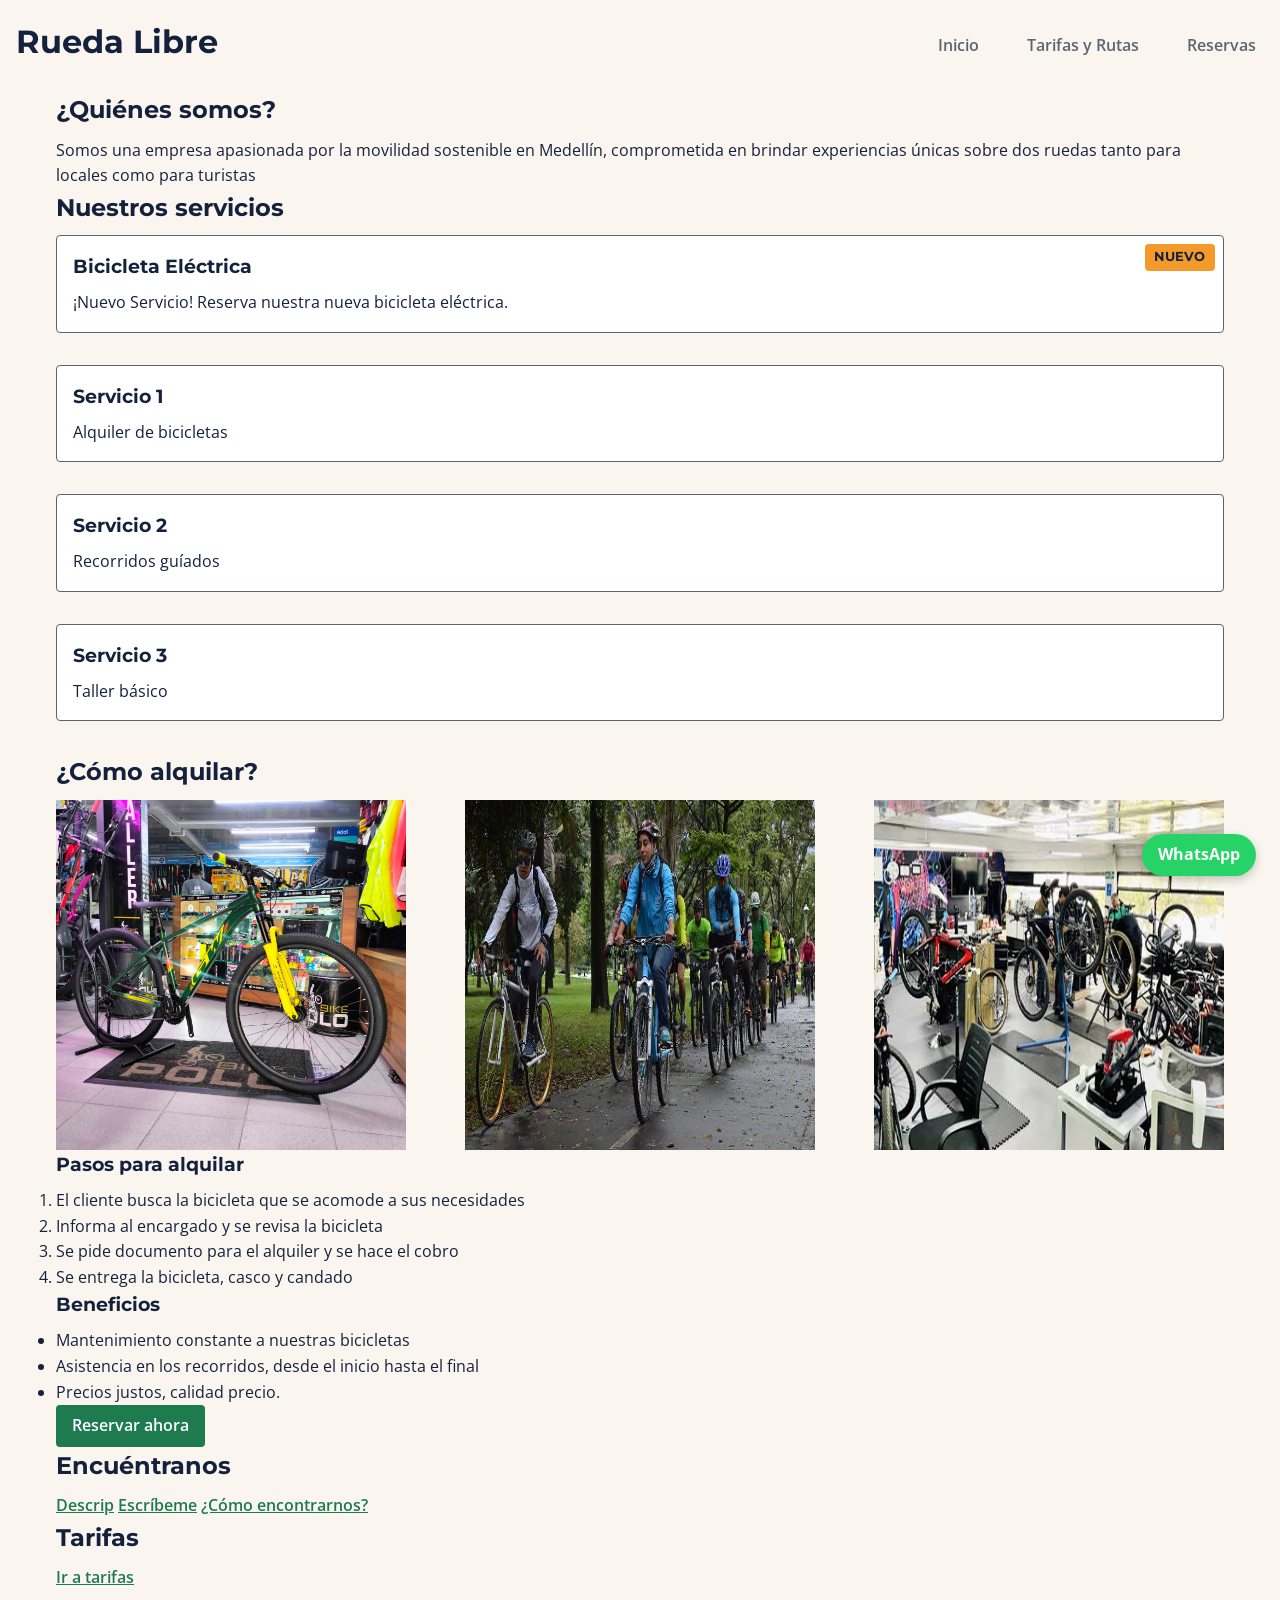
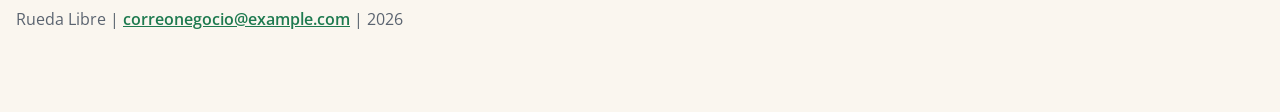
==== index.html @ 19449e01 "Diseño Responsive, footer - menu" ====
<!doctype html>
<html lang="es">
  <head>
    <meta charset="UTF-8" />
    <meta name="viewport" content="width=device-width, initial-scale=1.0" />
    <meta
      name="description"
      content="En este sitio podrás encontrar todo tipo de bicicletas"
    />
    <title>Rueda Libre | Alquiler de bicicletas en Medellín</title>

    <link rel="preconnect" href="https://fonts.googleapis.com" />
    <link rel="preconnect" href="https://fonts.gstatic.com" crossorigin />
    <link
      href="https://fonts.googleapis.com/css2?family=Montserrat:ital,wght@0,100..900;1,100..900&family=Open+Sans:ital,wght@0,300..800;1,300..800&display=swap"
      rel="stylesheet"
    />
    <link rel="stylesheet" href="css/styles.css" />
  </head>

  <body>
    <header class="menu">
      <h1>Rueda Libre</h1>
      <nav>
        <ul>
          <li><a href="#index">Inicio</a></li>
          <li><a href="paginas/tarifas.html">Tarifas y Rutas</a></li>
          <li><a href="paginas/reservas.html">Reservas</a></li>
        </ul>
      </nav>
    </header>

    <main>
      <section>
        <h2>¿Quiénes somos?</h2>
        <p>
          Somos una empresa apasionada por la movilidad sostenible en Medellín,
          comprometida en brindar experiencias únicas sobre dos ruedas tanto
          para locales como para turistas
        </p>
      </section>

      
        <h2>Nuestros servicios</h2>

        <article class="tarjetas tarjeta-destacada">
          <span class="insignia-nuevo">Nuevo</span>
          <section class="infoserv">
          <h3>Bicicleta Eléctrica</h3>
          <p>¡Nuevo Servicio! Reserva nuestra nueva bicicleta eléctrica.</p>
          </section>
        </article>

        <article class="tarjetas">
          <section class="infoserv">
          <h3>Servicio 1</h3>
          <p>Alquiler de bicicletas</p>
          </section>
        </article>

        <article class="tarjetas">
          <section class="infoserv">
          <h3>Servicio 2</h3>
          <p>Recorridos guíados</p>
          </section>
        </article>

        <article class="tarjetas">
          <section class="infoserv">
          <h3>Servicio 3</h3>
          <p>Taller básico</p>
          </section>
        </article>
      

      
        <h2>¿Cómo alquilar?</h2>
        <section id="imgserv">
        <img src="img/nombre1.jpg" alt="Bicicletas" width="300" />
        <img src="img/nombre2.jpg" alt="Rutas" width="300" />
        <img src="img/nombre3.jpg" alt="Taller" width="300" />
        </section>

        <h3>Pasos para alquilar</h3>
        <ol>
          <li>
            El cliente busca la bicicleta que se acomode a sus necesidades
          </li>
          <li>Informa al encargado y se revisa la bicicleta</li>
          <li>Se pide documento para el alquiler y se hace el cobro</li>
          <li>Se entrega la bicicleta, casco y candado</li>
        </ol>

        <h3>Beneficios</h3>
        <ul>
          <li>Mantenimiento constante a nuestras bicicletas</li>
          <li>Asistencia en los recorridos, desde el inicio hasta el final</li>
          <li>Precios justos, calidad precio.</li>
        </ul>
      </section>

      <section>
        <a href="paginas/reservas.html" class="boton-reservar"
          >Reservar ahora</a
        >
      </section>

      <section>
        <h2 id="Encuéntranos">Encuéntranos</h2>
        <a href="https:link" target="_blank">Descrip</a>
        <a href="mailto:hola@ruedalibre.example">Escríbeme</a>
        <a href="#Encuéntranos"> ¿Cómo encontrarnos?</a>
      </section>

      <section>
        <h2 id="tarifas">Tarifas</h2>
        <a href="paginas/tarifas.html">Ir a tarifas</a>
      </section>
    </main>

    <footer class="footer">
      <p>
        Rueda Libre |
        <a href="mailto:correonegocio@example.com">
          correonegocio@example.com</a
        >
        | 2026
      </p>
    </footer>

    <a
      href="https://wa.me/573000000000"
      target="_blank"
      rel="noopener noreferrer"
      class="boton-whatsapp"
    >
      WhatsApp
    </a>
  </body>
</html>
---- css/styles.css ----
*,
*::before,
*::after {
  box-sizing: border-box;
  margin: 0;
  padding: 0;
}

:root {
  --verde-ruta: #1e7a4f;
  --naranja-pedal: #f39a2b;
  --azul-noche: #14213d;
  --crema: #faf6ef;
  --gris-asfalto: #5b6470;

  --fuente-titulos: "Montserrat", sans-serif;
  --fuente-cuerpo: "Open Sans", sans-serif;

  --espacio-sm: 0.5rem;
  --espacio-md: 1rem;
  --espacio-lg: 2rem;
}

body {
  font-family: var(--fuente-cuerpo);
  font-weight: 400;
  color: var(--azul-noche);
  background-color: var(--crema);
  padding: var(--espacio-md);
  padding-bottom: 5rem; 
  line-height: 1.6;
}

main,
.contenedor-principal {
  max-width: 75rem;
  margin-left: auto;
  margin-right: auto;
  padding: var(--espacio-md);
}

.portada {
  min-height: 70vh;
  padding: var(--espacio-lg);
}

h1,
h2,
h3,
h4,
h5,
h6 {
  font-family: var(--fuente-titulos);
  font-weight: 700;
  color: var(--azul-noche);
  margin-bottom: var(--espacio-sm);
}

.texto-secundario,
footer p {
  color: var(--gris-asfalto);
  font-weight: 400;
}

a {
  color: var(--verde-ruta);
  font-weight: 600;
}

a:hover {
  color: var(--naranja-pedal);
  text-decoration: underline;
}

.menu ul {
  display: flex;
  gap: 2rem;
  flex-wrap: wrap;
  margin: 0;
  padding: 0;
  justify-content: center;
  list-style: none;
  text-align: center;
  
}


.menu {
  display: flex;
  flex-wrap: wrap;
  flex-direction: row;
  justify-content: space-between;
  align-items: center;
  gap: 0.5rem;
}
.menu a {
  color: var(--gris-asfalto);
  text-decoration: none;
  font-weight: 600;
  padding: var(--espacio-sm);
}

.menu a.activo {
  color: var(--verde-ruta);
  font-weight: 600;
}

.menu a:hover {
  color: var(--naranja-pedal);
  text-decoration: underline;
  
}

.menu a:focus {
  color: var(--verde-ruta);
  outline: 3px solid var(--naranja-pedal);
  outline-offset: 3px;
}

.tarjetas {
  display: grid;
  grid-template-columns: repeat(auto-fit, minmax(250px, 1fr));
  gap: 1.5rem;
  background-color: #ffffff;
  border: 1px solid var(--gris-asfalto);
  border-radius: 4px;
  padding: var(--espacio-md);
  margin-bottom: var(--espacio-lg); 
  
}

.infoserv {
  display: flex;
  flex-direction: column;

}

.tarjetas img,
main img {
  width: 30%;
  height: auto;
  display: flex;
}

#imgserv {
  display: flex;
  flex: wrap;
  flex-direction: row;
  justify-content: space-between;
  border-radius: 4px;
  border: px solid var(--gris-asfalto);
}

.tarjeta-destacada {
  position: relative;
}


.insignia-nuevo {
  position: absolute;
  top: 0.5rem;
  right: 0.5rem;
  background-color: var(--naranja-pedal);
  color: var(--azul-noche);
  font-family: var(--fuente-titulos);
  font-size: 0.8rem;
  font-weight: 700;
  padding: 0.2rem 0.6rem;
  border-radius: 4px;
  text-transform: uppercase;
}


button,
.boton,
.boton-reservar {
  display: inline-block;
  background-color: var(--verde-ruta);
  color: #ffffff;
  border: none;
  padding: var(--espacio-sm) var(--espacio-md);
  font-family: var(--fuente-cuerpo);
  font-weight: 600;
  text-decoration: none;
  border-radius: 4px;
  cursor: pointer;
}

button:hover,
.boton:hover,
.boton-reservar:hover {
  background-color: var(--naranja-pedal);
  color: var(--azul-noche);
  text-decoration: underline;
}

button:focus,
.boton:focus,
.boton-reservar:focus {
  outline: 3px solid var(--naranja-pedal);
  outline-offset: 3px;
}


.boton-whatsapp {
  position: fixed;
  bottom: 1.5rem;
  right: 1.5rem;
  background-color: #25d366;
  color: #ffffff;
  font-family: var(--fuente-cuerpo);
  font-weight: 700;
  padding: var(--espacio-sm) var(--espacio-md);
  border-radius: 50px;
  text-decoration: none;
  box-shadow: 0 4px 10px rgba(0, 0, 0, 0.2);
  z-index: 1000;
}

.footer {
  display: flex;
  justify-content: space-between;
  align-items: flex-start;
  flex-wrap: wrap;
  gap: 1.5rem;
  
}

.boton-whatsapp:hover {
  background-color: #128c7e;
  color: #ffffff;
}

.boton-whatsapp:focus {
  outline: 3px solid var(--naranja-pedal);
  outline-offset: 3px;
}

table {
  width: 100%;
  border-collapse: collapse;
  margin-bottom: var(--espacio-lg);
}

th,
td {
  padding: var(--espacio-sm) var(--espacio-md);
  border: 1px solid var(--gris-asfalto);
  text-align: left;
}

th {
  background-color: var(--azul-noche);
  color: #ffffff;
  font-family: var(--fuente-titulos);
}

form fieldset {
  border: 1px solid var(--gris-asfalto);
  padding: var(--espacio-md);
  margin-bottom: var(--espacio-lg);
  border-radius: 4px;
}

form legend {
  font-family: var(--fuente-titulos);
  font-weight: 700;
  padding: 0 var(--espacio-sm);
  color: var(--azul-noche);
}

form p {
  margin-bottom: var(--espacio-md);
}

form label {
  display: block;
  margin-bottom: var(--espacio-sm);
  font-weight: 600;
}

input,
select,
textarea {
  width: 100%;
  border: 1px solid var(--gris-asfalto);
  padding: var(--espacio-sm);
  font-family: var(--fuente-cuerpo);
  border-radius: 4px;
}

input[type="checkbox"] {
  width: auto;
  display: inline-block;
  margin-right: var(--espacio-sm);
}

input:focus,
select:focus,
textarea:focus {
  outline: 3px solid var(--naranja-pedal);
  outline-offset: 2px;
  border-color: var(--verde-ruta);
}

form button {
  padding: var(--espacio-md) var(--espacio-lg);
  margin-top: var(--espacio-sm);
}
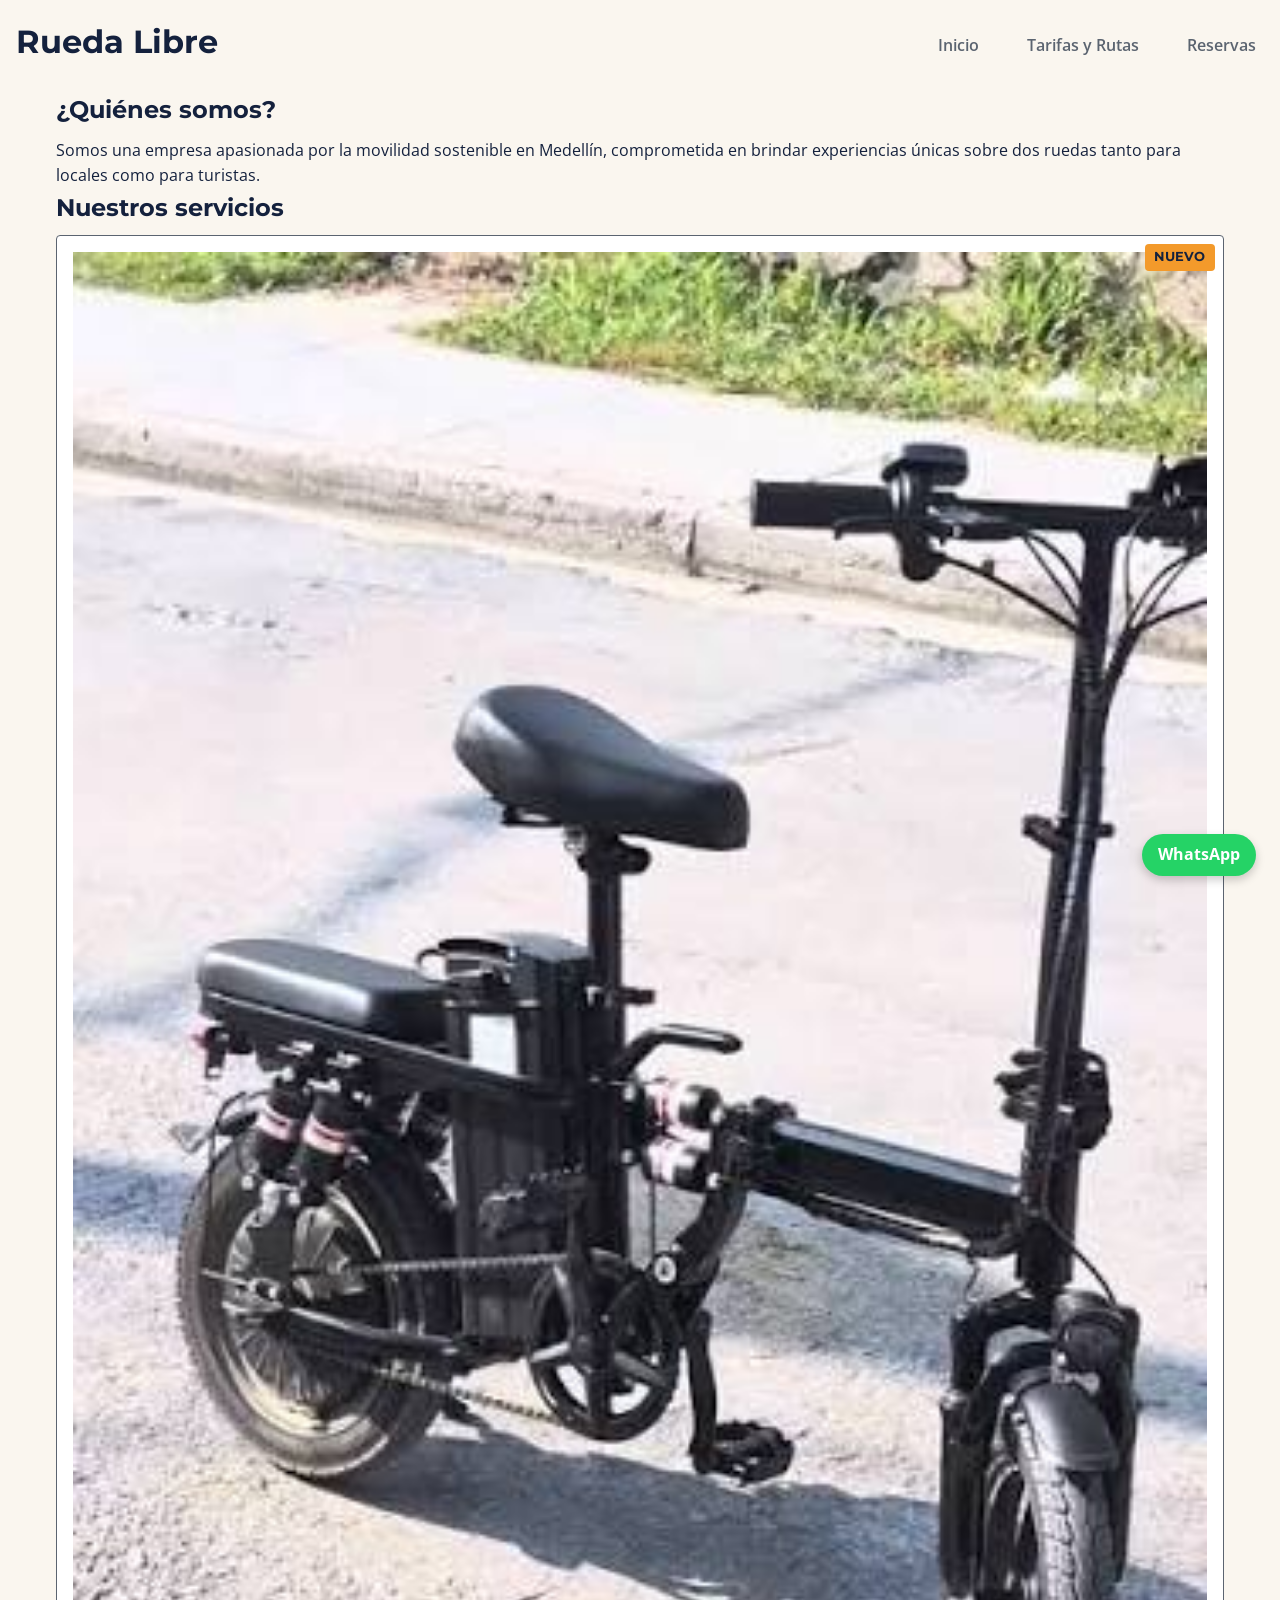
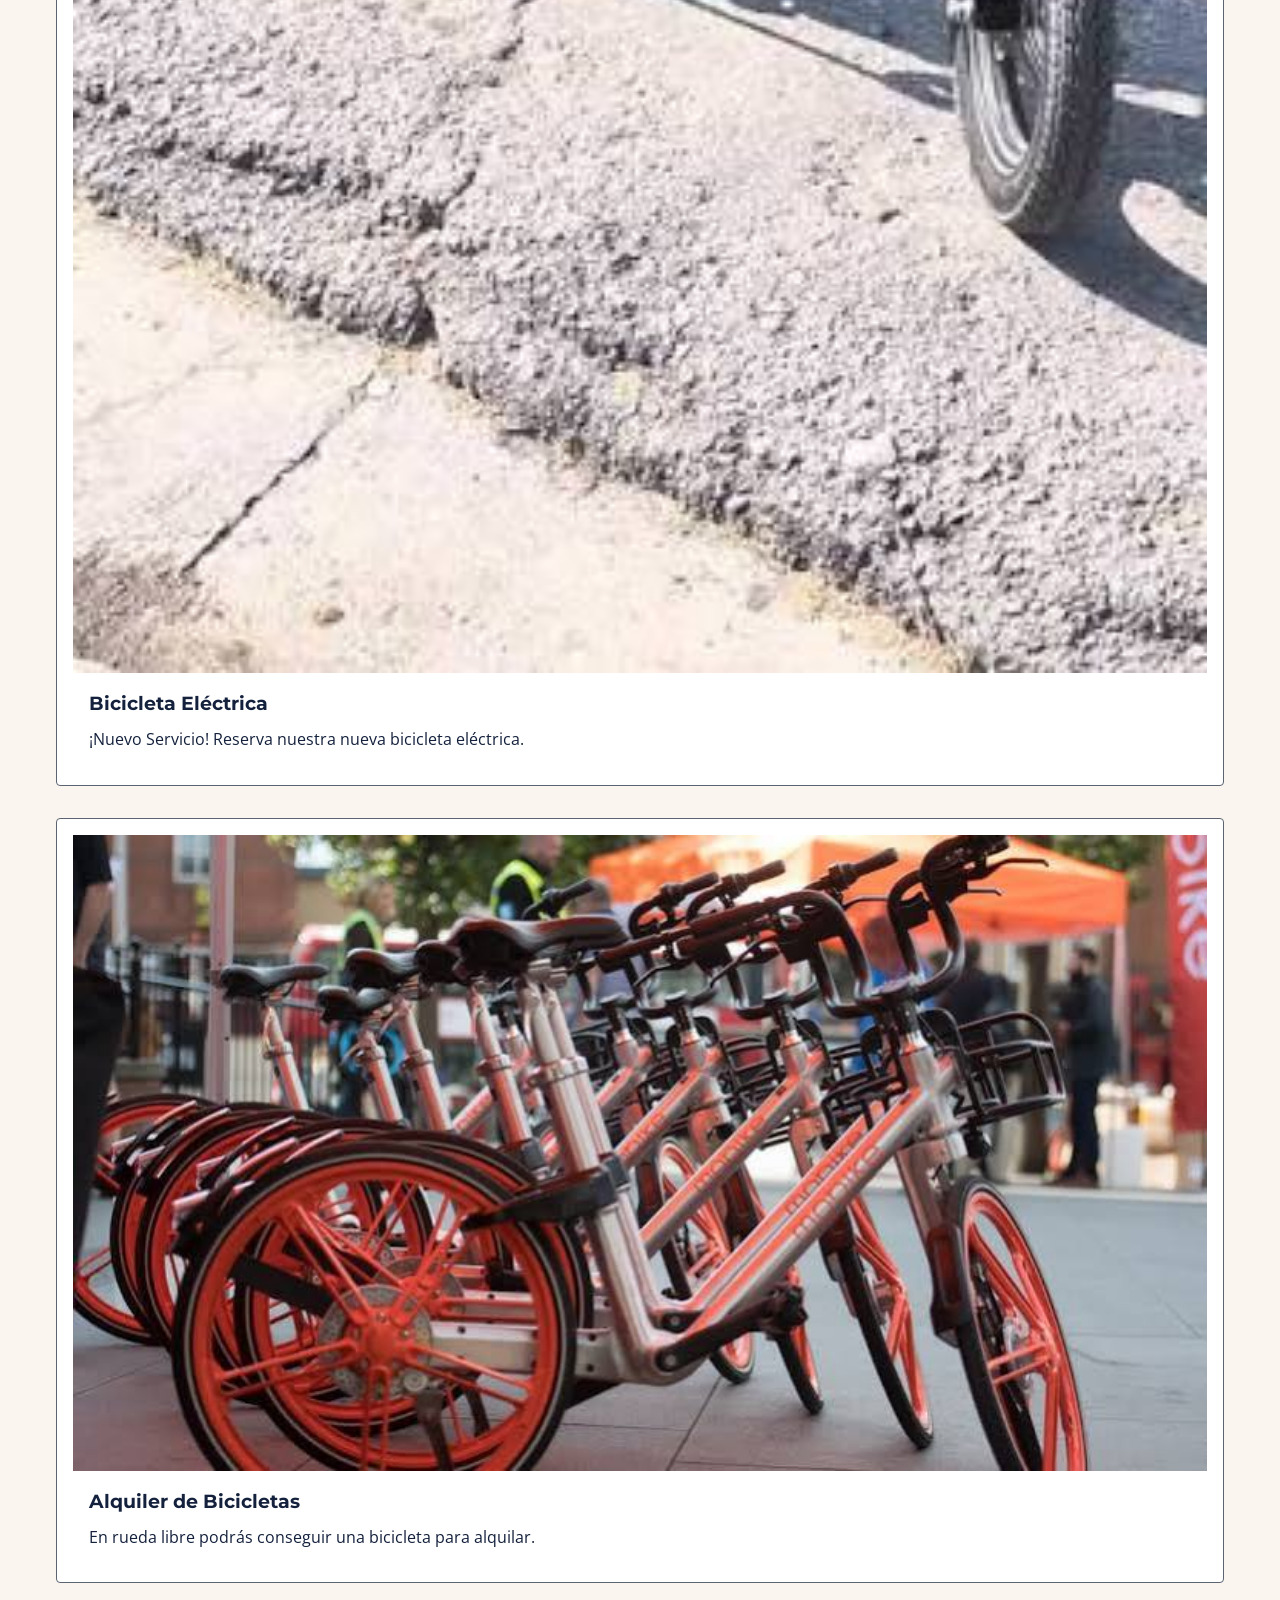
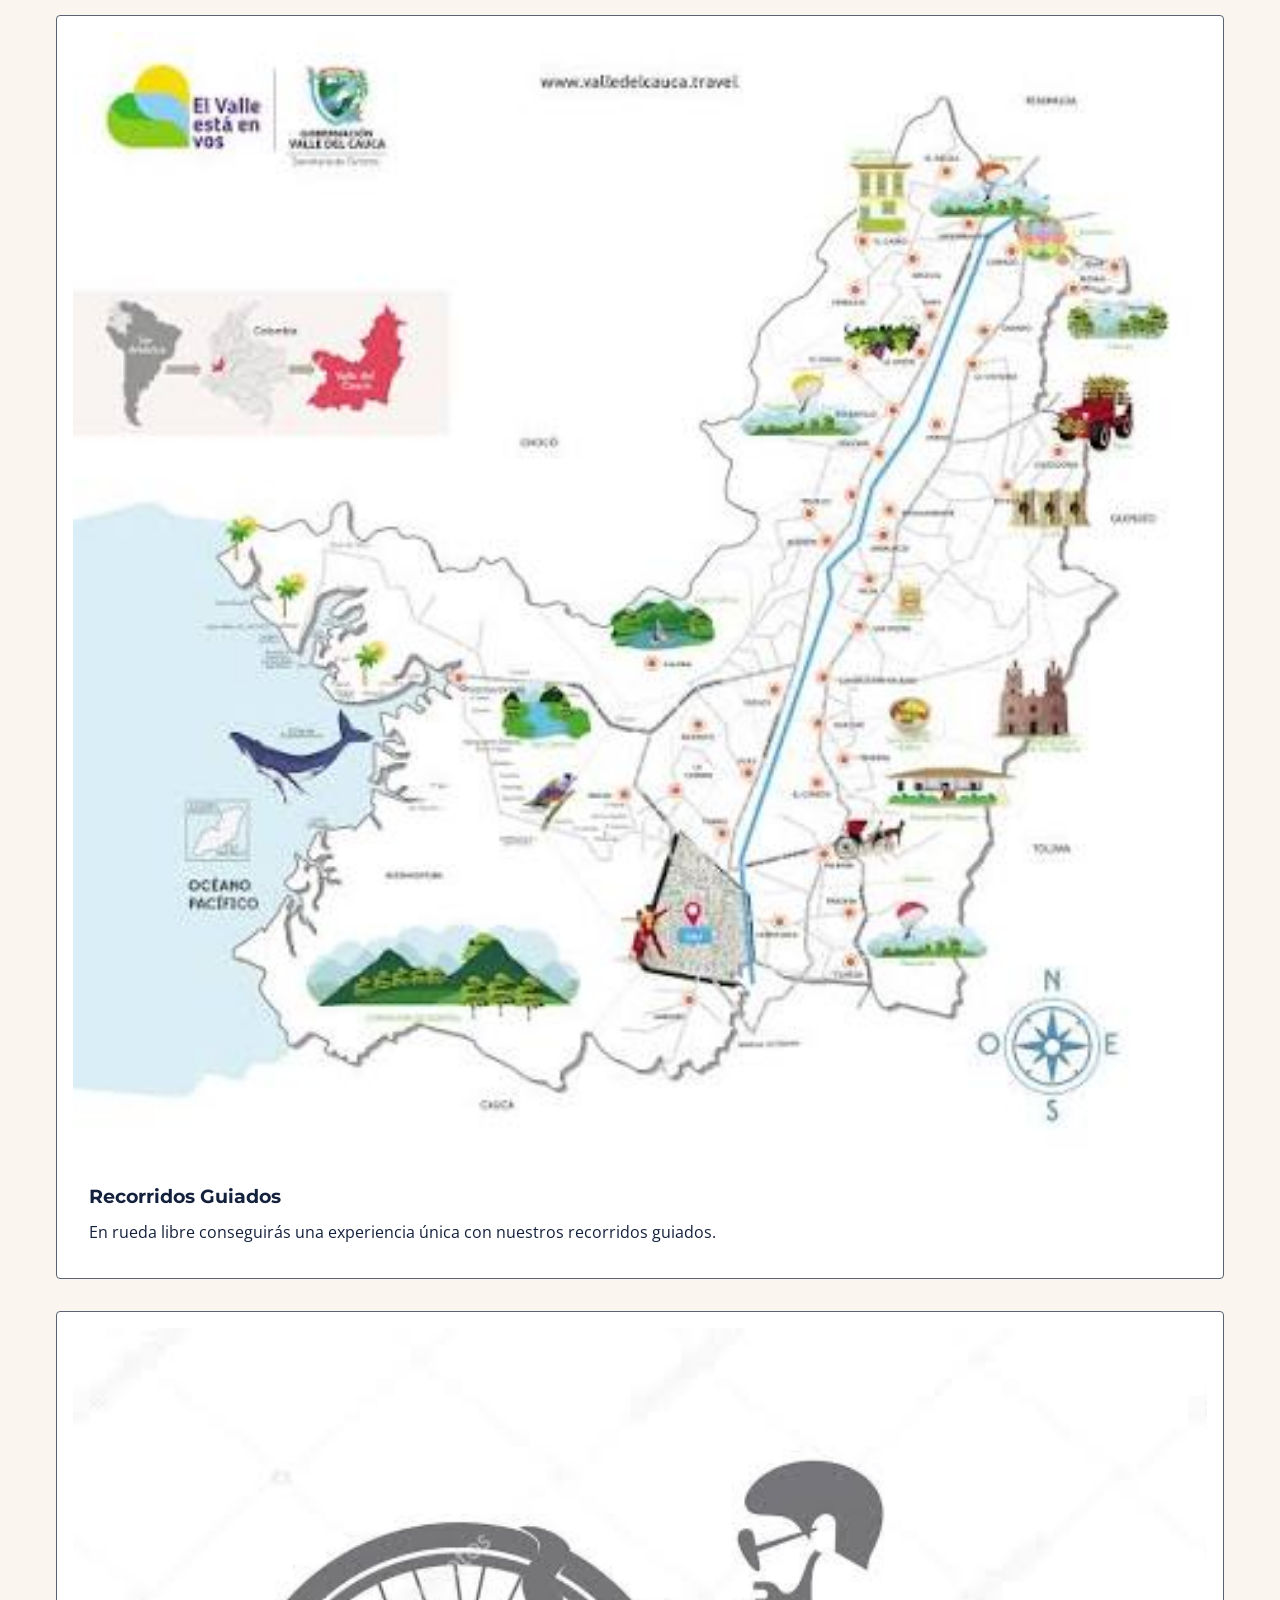
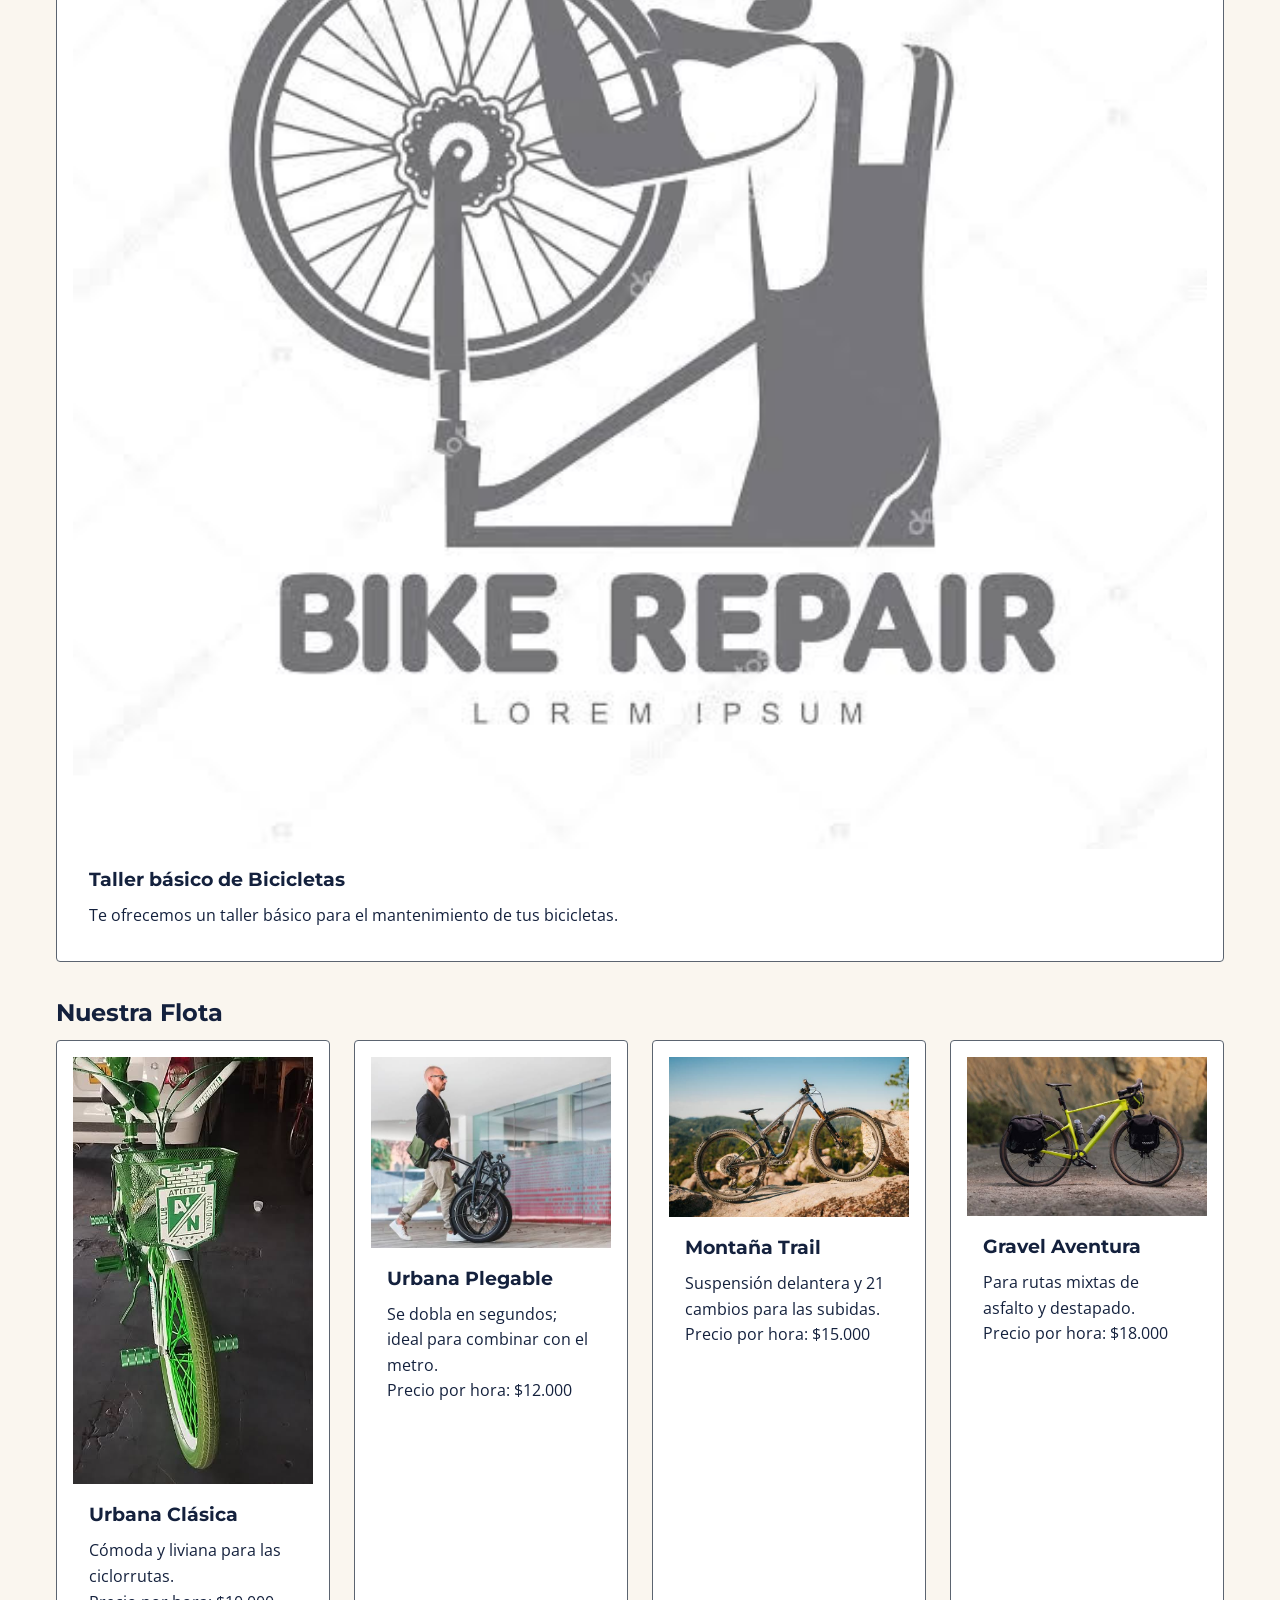
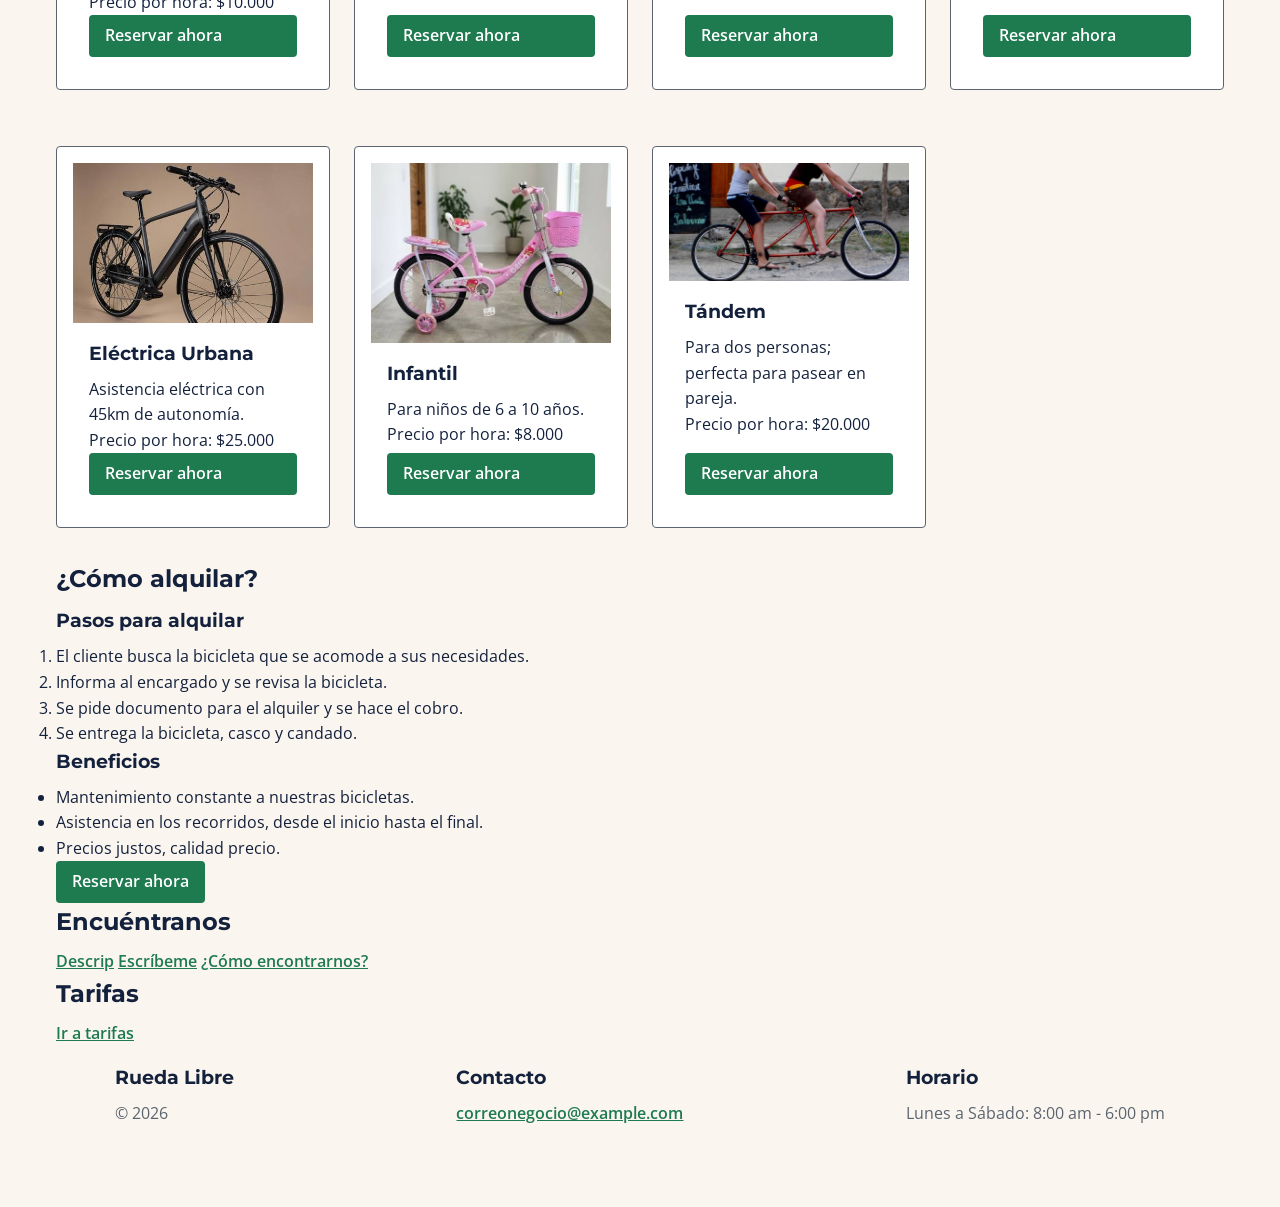
==== commit d69161e7: "Sección Nuestra Flota" ====
--- a/index.html
+++ b/index.html
@@ -3,18 +3,11 @@
   <head>
     <meta charset="UTF-8" />
     <meta name="viewport" content="width=device-width, initial-scale=1.0" />
-    <meta
-      name="description"
-      content="En este sitio podrás encontrar todo tipo de bicicletas"
-    />
+    <meta name="description" content="En este sitio podrás encontrar todo tipo de bicicletas" />
     <title>Rueda Libre | Alquiler de bicicletas en Medellín</title>
-
     <link rel="preconnect" href="https://fonts.googleapis.com" />
     <link rel="preconnect" href="https://fonts.gstatic.com" crossorigin />
-    <link
-      href="https://fonts.googleapis.com/css2?family=Montserrat:ital,wght@0,100..900;1,100..900&family=Open+Sans:ital,wght@0,300..800;1,300..800&display=swap"
-      rel="stylesheet"
-    />
+    <link href="https://fonts.googleapis.com/css2?family=Montserrat:ital,wght@0,100..900;1,100..900&family=Open+Sans:ital,wght@0,300..800;1,300..800&display=swap" rel="stylesheet" />
     <link rel="stylesheet" href="css/styles.css" />
   </head>
 
@@ -33,76 +26,147 @@
     <main>
       <section>
         <h2>¿Quiénes somos?</h2>
-        <p>
-          Somos una empresa apasionada por la movilidad sostenible en Medellín,
-          comprometida en brindar experiencias únicas sobre dos ruedas tanto
-          para locales como para turistas
-        </p>
-      </section>
-
-      
+        <p>Somos una empresa apasionada por la movilidad sostenible en Medellín, comprometida en brindar experiencias únicas sobre dos ruedas tanto para locales como para turistas.</p>
+      </section>
+
+      <section>
         <h2>Nuestros servicios</h2>
-
+        
         <article class="tarjetas tarjeta-destacada">
           <span class="insignia-nuevo">Nuevo</span>
-          <section class="infoserv">
-          <h3>Bicicleta Eléctrica</h3>
-          <p>¡Nuevo Servicio! Reserva nuestra nueva bicicleta eléctrica.</p>
+          <img src="img/nombre4.jpg" alt="Bicicletas Eléctrica" width="300" />
+          <section>
+            <h3>Bicicleta Eléctrica</h3>
+            <p>¡Nuevo Servicio! Reserva nuestra nueva bicicleta eléctrica.</p>
           </section>
         </article>
 
         <article class="tarjetas">
-          <section class="infoserv">
-          <h3>Servicio 1</h3>
-          <p>Alquiler de bicicletas</p>
+          <img src="img/nombre5.jpg" alt="Bicicletas" width="300" /> 
+          <section>
+            <h3>Alquiler de Bicicletas</h3>
+            <p>En rueda libre podrás conseguir una bicicleta para alquilar.</p>
           </section>
         </article>
 
         <article class="tarjetas">
-          <section class="infoserv">
-          <h3>Servicio 2</h3>
-          <p>Recorridos guíados</p>
+          <img src="img/nombre6.jpg" alt="Nuestros recorridos guíados" width="300" /> 
+          <section>
+            <h3>Recorridos Guiados</h3>
+            <p>En rueda libre conseguirás una experiencia única con nuestros recorridos guiados.</p>
           </section>
         </article>
 
         <article class="tarjetas">
-          <section class="infoserv">
-          <h3>Servicio 3</h3>
-          <p>Taller básico</p>
-          </section>
-        </article>
+          <img src="img/nombre7.jpg" alt="Logo taller de bicicletas" width="300" /> 
+          <section>
+            <h3>Taller básico de Bicicletas</h3>
+            <p>Te ofrecemos un taller básico para el mantenimiento de tus bicicletas.</p>
+          </section>
+        </article>
+      </section>
+
+
+      <section>
+        <h2>Nuestra Flota</h2>
+
+        <section class="flota-contenedor">
+          
+          <article class="tarjetas">
+            <img src="img/nombre8.jpg" alt="Bicicleta Urbana Clásica" width="300" /> 
+            <section>
+              <h3>Urbana Clásica</h3>
+              <p>Cómoda y liviana para las ciclorrutas.</p>
+              <p>Precio por hora: $10.000</p>
+              <a href="paginas/reservas.html" class="boton-reservar">Reservar ahora</a>
+            </section>
+          </article>
+
+          <article class="tarjetas">
+            <img src="img/nombre9.jpg" alt="Bicicleta Plegable" width="300" />
+            <section>
+              <h3>Urbana Plegable</h3>
+              <p>Se dobla en segundos; ideal para combinar con el metro.</p>
+              <p>Precio por hora: $12.000</p>
+              <a href="paginas/reservas.html" class="boton-reservar">Reservar ahora</a>
+            </section>
+          </article>
+
+          <article class="tarjetas">
+            <img src="img/nombre10.jpg" alt="Bicicleta de Montaña" width="300" />
+            <section>
+              <h3>Montaña Trail</h3>
+              <p>Suspensión delantera y 21 cambios para las subidas.</p>
+              <p>Precio por hora: $15.000</p>
+              <a href="paginas/reservas.html" class="boton-reservar">Reservar ahora</a>
+            </section>
+          </article>
+          
+          <article class="tarjetas">
+            <img src="img/nombre11.jpg" alt="Bicicleta Gravel" width="300" />
+            <section>
+              <h3>Gravel Aventura</h3>
+              <p>Para rutas mixtas de asfalto y destapado.</p>
+              <p>Precio por hora: $18.000</p>
+              <a href="paginas/reservas.html" class="boton-reservar">Reservar ahora</a>
+            </section>
+          </article>
+
+          <article class="tarjetas">
+            <img src="img/nombre12.jpg" alt="Bicicleta Eléctrica" width="300" />
+            <section>
+              <h3>Eléctrica Urbana</h3>
+              <p>Asistencia eléctrica con 45km de autonomía.</p>
+              <p>Precio por hora: $25.000</p>
+              <a href="paginas/reservas.html" class="boton-reservar">Reservar ahora</a>
+            </section>
+          </article>
+
+          <article class="tarjetas">
+            <img src="img/nombre13.jpg" alt="Bicicleta Infantil" width="300" />
+            <section>
+              <h3>Infantil</h3>
+              <p>Para niños de 6 a 10 años.</p>
+              <p>Precio por hora: $8.000</p>
+              <a href="paginas/reservas.html" class="boton-reservar">Reservar ahora</a>
+            </section>
+          </article>
+
+        
+          <article class="tarjetas">
+            <img src="img/nombre14.jpg" alt="Bicicleta Tándem" width="300" />
+            <section>
+              <h3>Tándem</h3>
+              <p>Para dos personas; perfecta para pasear en pareja.</p>
+              <p>Precio por hora: $20.000</p>
+              <a href="paginas/reservas.html" class="boton-reservar">Reservar ahora</a>
+            </section>
+          </article>
+
+        </section> 
+      </section>
       
-
-      
+      <section>
         <h2>¿Cómo alquilar?</h2>
-        <section id="imgserv">
-        <img src="img/nombre1.jpg" alt="Bicicletas" width="300" />
-        <img src="img/nombre2.jpg" alt="Rutas" width="300" />
-        <img src="img/nombre3.jpg" alt="Taller" width="300" />
-        </section>
 
         <h3>Pasos para alquilar</h3>
         <ol>
-          <li>
-            El cliente busca la bicicleta que se acomode a sus necesidades
-          </li>
-          <li>Informa al encargado y se revisa la bicicleta</li>
-          <li>Se pide documento para el alquiler y se hace el cobro</li>
-          <li>Se entrega la bicicleta, casco y candado</li>
+          <li>El cliente busca la bicicleta que se acomode a sus necesidades.</li>
+          <li>Informa al encargado y se revisa la bicicleta.</li>
+          <li>Se pide documento para el alquiler y se hace el cobro.</li>
+          <li>Se entrega la bicicleta, casco y candado.</li>
         </ol>
 
         <h3>Beneficios</h3>
         <ul>
-          <li>Mantenimiento constante a nuestras bicicletas</li>
-          <li>Asistencia en los recorridos, desde el inicio hasta el final</li>
+          <li>Mantenimiento constante a nuestras bicicletas.</li>
+          <li>Asistencia en los recorridos, desde el inicio hasta el final.</li>
           <li>Precios justos, calidad precio.</li>
         </ul>
       </section>
 
       <section>
-        <a href="paginas/reservas.html" class="boton-reservar"
-          >Reservar ahora</a
-        >
+        <a href="paginas/reservas.html" class="boton-reservar">Reservar ahora</a>
       </section>
 
       <section>
@@ -118,15 +182,23 @@
       </section>
     </main>
 
+  
     <footer class="footer">
-      <p>
-        Rueda Libre |
-        <a href="mailto:correonegocio@example.com">
-          correonegocio@example.com</a
-        >
-        | 2026
-      </p>
-    </footer>
+  <section>
+    <h3>Rueda Libre</h3>
+    <p>© 2026</p>
+  </section>
+  
+  <section>
+    <h3>Contacto</h3>
+    <a href="mailto:correonegocio@example.com">correonegocio@example.com</a>
+  </section>
+  
+  <section>
+    <h3>Horario</h3>
+    <p>Lunes a Sábado: 8:00 am - 6:00 pm</p>
+  </section>
+</footer>
 
     <a
       href="https://wa.me/573000000000"
@@ -137,4 +209,4 @@
       WhatsApp
     </a>
   </body>
-</html>
+</html>
--- a/css/styles.css
+++ b/css/styles.css
@@ -117,38 +117,37 @@
   outline-offset: 3px;
 }
 
-.tarjetas {
+.flota-contenedor {
   display: grid;
   grid-template-columns: repeat(auto-fit, minmax(250px, 1fr));
   gap: 1.5rem;
+}
+
+.tarjetas {
+  display: flex;
+  flex-direction: column;
+  justify-content: space-between;
+
   background-color: #ffffff;
   border: 1px solid var(--gris-asfalto);
   border-radius: 4px;
   padding: var(--espacio-md);
-  margin-bottom: var(--espacio-lg); 
-  
-}
-
-.infoserv {
+  margin-bottom: var(--espacio-lg);
+}
+
+.tarjetas img {
+  width: 100%;
+}
+
+.tarjetas section {
   display: flex;
   flex-direction: column;
-
-}
-
-.tarjetas img,
-main img {
-  width: 30%;
-  height: auto;
-  display: flex;
-}
-
-#imgserv {
-  display: flex;
-  flex: wrap;
-  flex-direction: row;
-  justify-content: space-between;
-  border-radius: 4px;
-  border: px solid var(--gris-asfalto);
+  padding: var(--espacio-md); /* El padding ahora va solo en los textos */
+  height: 100%; 
+}
+
+.tarjetas .boton-reservar {
+  margin-top: auto; 
 }
 
 .tarjeta-destacada {
@@ -219,7 +218,7 @@
 
 .footer {
   display: flex;
-  justify-content: space-between;
+  justify-content: space-around;
   align-items: flex-start;
   flex-wrap: wrap;
   gap: 1.5rem;
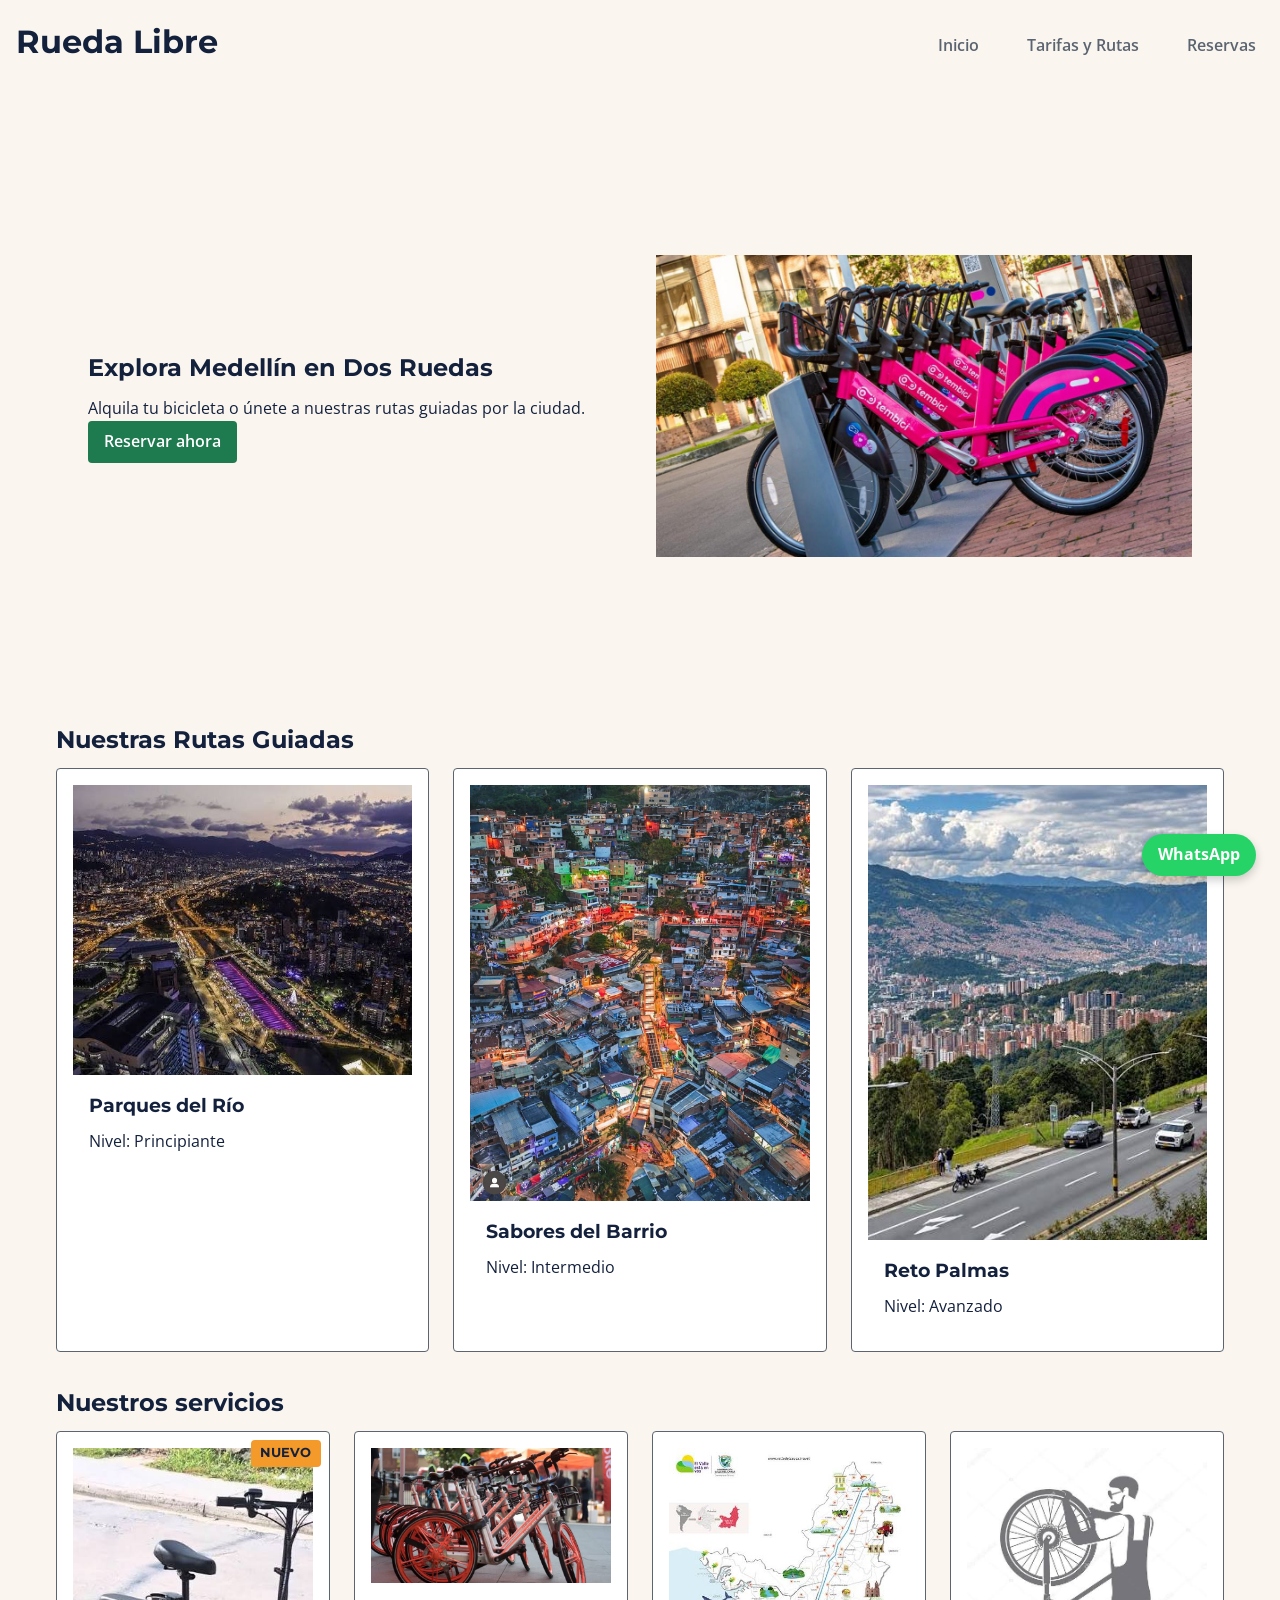
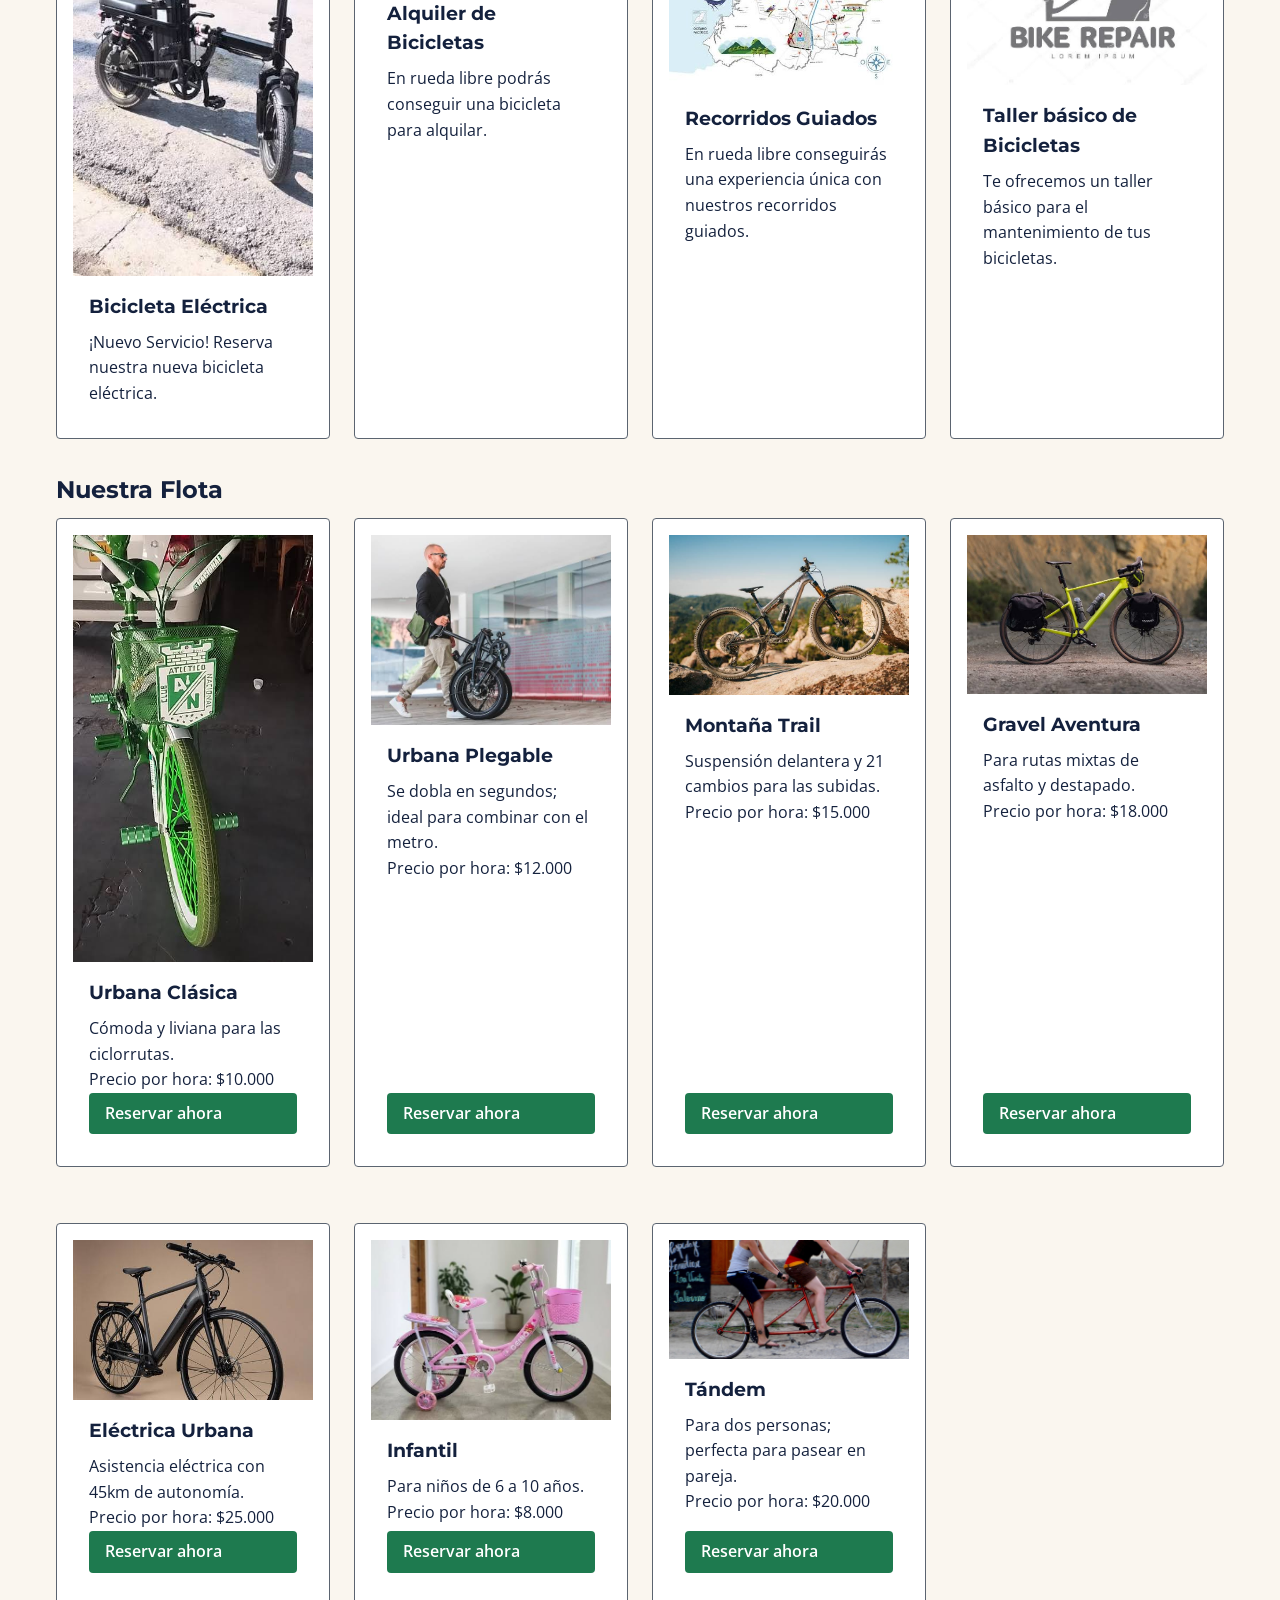
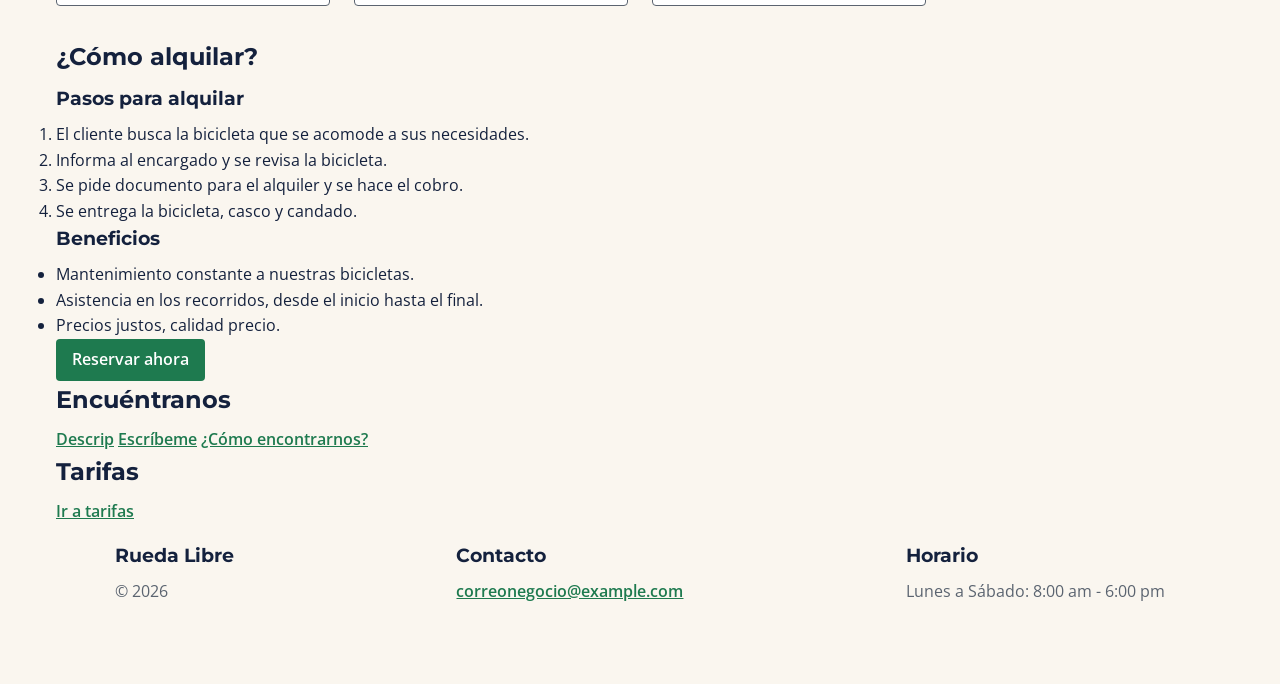
==== commit a2884c2e: "Layout en dos dimensiones - reservas e inicio" ====
--- a/index.html
+++ b/index.html
@@ -3,11 +3,17 @@
   <head>
     <meta charset="UTF-8" />
     <meta name="viewport" content="width=device-width, initial-scale=1.0" />
-    <meta name="description" content="En este sitio podrás encontrar todo tipo de bicicletas" />
+    <meta
+      name="description"
+      content="En este sitio podrás encontrar todo tipo de bicicletas"
+    />
     <title>Rueda Libre | Alquiler de bicicletas en Medellín</title>
     <link rel="preconnect" href="https://fonts.googleapis.com" />
     <link rel="preconnect" href="https://fonts.gstatic.com" crossorigin />
-    <link href="https://fonts.googleapis.com/css2?family=Montserrat:ital,wght@0,100..900;1,100..900&family=Open+Sans:ital,wght@0,300..800;1,300..800&display=swap" rel="stylesheet" />
+    <link
+      href="https://fonts.googleapis.com/css2?family=Montserrat:ital,wght@0,100..900;1,100..900&family=Open+Sans:ital,wght@0,300..800;1,300..800&display=swap"
+      rel="stylesheet"
+    />
     <link rel="stylesheet" href="css/styles.css" />
   </head>
 
@@ -24,14 +30,57 @@
     </header>
 
     <main>
-      <section>
-        <h2>¿Quiénes somos?</h2>
-        <p>Somos una empresa apasionada por la movilidad sostenible en Medellín, comprometida en brindar experiencias únicas sobre dos ruedas tanto para locales como para turistas.</p>
+      <section class="portada">
+        <section class="portada-texto">
+          <h2>Explora Medellín en Dos Ruedas</h2>
+          <p>
+            Alquila tu bicicleta o únete a nuestras rutas guiadas por la ciudad.
+          </p>
+          <a href="paginas/reservas.html" class="boton-reservar"
+            >Reservar ahora</a
+          >
+        </section>
+        <img
+          src="img/portada.jpeg"
+          alt="Portada Rueda Libre"
+          class="portada-img"
+        />
+      </section>
+
+      <section class="rutas-seccion">
+        <h2>Nuestras Rutas Guiadas</h2>
+
+        <section class="rutas-galeria">
+          <article class="tarjetas">
+            <img src="img/ruta1.jpg" alt="Ruta Parques del Río" />
+            <section>
+              <h3>Parques del Río</h3>
+              <p>Nivel: Principiante</p>
+            </section>
+          </article>
+
+          <article class="tarjetas">
+            <img src="img/ruta2.jpg" alt="Ruta de Barrio" />
+            <section>
+              <h3>Sabores del Barrio</h3>
+              <p>Nivel: Intermedio</p>
+            </section>
+          </article>
+
+          <article class="tarjetas">
+            <img src="img/ruta3.jpg" alt="Ruta Reto Palmas" />
+            <section>
+              <h3>Reto Palmas</h3>
+              <p>Nivel: Avanzado</p>
+            </section>
+          </article>
+        </section>
       </section>
 
       <section>
         <h2>Nuestros servicios</h2>
-        
+
+        <section class="servicios-contenedor">
         <article class="tarjetas tarjeta-destacada">
           <span class="insignia-nuevo">Nuevo</span>
           <img src="img/nombre4.jpg" alt="Bicicletas Eléctrica" width="300" />
@@ -42,7 +91,7 @@
         </article>
 
         <article class="tarjetas">
-          <img src="img/nombre5.jpg" alt="Bicicletas" width="300" /> 
+          <img src="img/nombre5.jpg" alt="Bicicletas" width="300" />
           <section>
             <h3>Alquiler de Bicicletas</h3>
             <p>En rueda libre podrás conseguir una bicicleta para alquilar.</p>
@@ -50,35 +99,54 @@
         </article>
 
         <article class="tarjetas">
-          <img src="img/nombre6.jpg" alt="Nuestros recorridos guíados" width="300" /> 
+          <img
+            src="img/nombre6.jpg"
+            alt="Nuestros recorridos guíados"
+            width="300"
+          />
           <section>
             <h3>Recorridos Guiados</h3>
-            <p>En rueda libre conseguirás una experiencia única con nuestros recorridos guiados.</p>
+            <p>
+              En rueda libre conseguirás una experiencia única con nuestros
+              recorridos guiados.
+            </p>
           </section>
         </article>
 
         <article class="tarjetas">
-          <img src="img/nombre7.jpg" alt="Logo taller de bicicletas" width="300" /> 
+          <img
+            src="img/nombre7.jpg"
+            alt="Logo taller de bicicletas"
+            width="300"
+          />
           <section>
             <h3>Taller básico de Bicicletas</h3>
-            <p>Te ofrecemos un taller básico para el mantenimiento de tus bicicletas.</p>
-          </section>
-        </article>
-      </section>
-
+            <p>
+              Te ofrecemos un taller básico para el mantenimiento de tus
+              bicicletas.
+            </p>
+          </section>
+        </article>
+        </section>
+      </section>
 
       <section>
         <h2>Nuestra Flota</h2>
 
         <section class="flota-contenedor">
-          
-          <article class="tarjetas">
-            <img src="img/nombre8.jpg" alt="Bicicleta Urbana Clásica" width="300" /> 
+          <article class="tarjetas">
+            <img
+              src="img/nombre8.jpg"
+              alt="Bicicleta Urbana Clásica"
+              width="300"
+            />
             <section>
               <h3>Urbana Clásica</h3>
               <p>Cómoda y liviana para las ciclorrutas.</p>
               <p>Precio por hora: $10.000</p>
-              <a href="paginas/reservas.html" class="boton-reservar">Reservar ahora</a>
+              <a href="paginas/reservas.html" class="boton-reservar"
+                >Reservar ahora</a
+              >
             </section>
           </article>
 
@@ -88,27 +156,37 @@
               <h3>Urbana Plegable</h3>
               <p>Se dobla en segundos; ideal para combinar con el metro.</p>
               <p>Precio por hora: $12.000</p>
-              <a href="paginas/reservas.html" class="boton-reservar">Reservar ahora</a>
-            </section>
-          </article>
-
-          <article class="tarjetas">
-            <img src="img/nombre10.jpg" alt="Bicicleta de Montaña" width="300" />
+              <a href="paginas/reservas.html" class="boton-reservar"
+                >Reservar ahora</a
+              >
+            </section>
+          </article>
+
+          <article class="tarjetas">
+            <img
+              src="img/nombre10.jpg"
+              alt="Bicicleta de Montaña"
+              width="300"
+            />
             <section>
               <h3>Montaña Trail</h3>
               <p>Suspensión delantera y 21 cambios para las subidas.</p>
               <p>Precio por hora: $15.000</p>
-              <a href="paginas/reservas.html" class="boton-reservar">Reservar ahora</a>
-            </section>
-          </article>
-          
+              <a href="paginas/reservas.html" class="boton-reservar"
+                >Reservar ahora</a
+              >
+            </section>
+          </article>
+
           <article class="tarjetas">
             <img src="img/nombre11.jpg" alt="Bicicleta Gravel" width="300" />
             <section>
               <h3>Gravel Aventura</h3>
               <p>Para rutas mixtas de asfalto y destapado.</p>
               <p>Precio por hora: $18.000</p>
-              <a href="paginas/reservas.html" class="boton-reservar">Reservar ahora</a>
+              <a href="paginas/reservas.html" class="boton-reservar"
+                >Reservar ahora</a
+              >
             </section>
           </article>
 
@@ -118,7 +196,9 @@
               <h3>Eléctrica Urbana</h3>
               <p>Asistencia eléctrica con 45km de autonomía.</p>
               <p>Precio por hora: $25.000</p>
-              <a href="paginas/reservas.html" class="boton-reservar">Reservar ahora</a>
+              <a href="paginas/reservas.html" class="boton-reservar"
+                >Reservar ahora</a
+              >
             </section>
           </article>
 
@@ -128,30 +208,34 @@
               <h3>Infantil</h3>
               <p>Para niños de 6 a 10 años.</p>
               <p>Precio por hora: $8.000</p>
-              <a href="paginas/reservas.html" class="boton-reservar">Reservar ahora</a>
-            </section>
-          </article>
-
-        
+              <a href="paginas/reservas.html" class="boton-reservar"
+                >Reservar ahora</a
+              >
+            </section>
+          </article>
+
           <article class="tarjetas">
             <img src="img/nombre14.jpg" alt="Bicicleta Tándem" width="300" />
             <section>
               <h3>Tándem</h3>
               <p>Para dos personas; perfecta para pasear en pareja.</p>
               <p>Precio por hora: $20.000</p>
-              <a href="paginas/reservas.html" class="boton-reservar">Reservar ahora</a>
-            </section>
-          </article>
-
-        </section> 
-      </section>
-      
+              <a href="paginas/reservas.html" class="boton-reservar"
+                >Reservar ahora</a
+              >
+            </section>
+          </article>
+        </section>
+      </section>
+
       <section>
         <h2>¿Cómo alquilar?</h2>
 
         <h3>Pasos para alquilar</h3>
         <ol>
-          <li>El cliente busca la bicicleta que se acomode a sus necesidades.</li>
+          <li>
+            El cliente busca la bicicleta que se acomode a sus necesidades.
+          </li>
           <li>Informa al encargado y se revisa la bicicleta.</li>
           <li>Se pide documento para el alquiler y se hace el cobro.</li>
           <li>Se entrega la bicicleta, casco y candado.</li>
@@ -166,7 +250,9 @@
       </section>
 
       <section>
-        <a href="paginas/reservas.html" class="boton-reservar">Reservar ahora</a>
+        <a href="paginas/reservas.html" class="boton-reservar"
+          >Reservar ahora</a
+        >
       </section>
 
       <section>
@@ -182,23 +268,22 @@
       </section>
     </main>
 
-  
     <footer class="footer">
-  <section>
-    <h3>Rueda Libre</h3>
-    <p>© 2026</p>
-  </section>
-  
-  <section>
-    <h3>Contacto</h3>
-    <a href="mailto:correonegocio@example.com">correonegocio@example.com</a>
-  </section>
-  
-  <section>
-    <h3>Horario</h3>
-    <p>Lunes a Sábado: 8:00 am - 6:00 pm</p>
-  </section>
-</footer>
+      <section>
+        <h3>Rueda Libre</h3>
+        <p>© 2026</p>
+      </section>
+
+      <section>
+        <h3>Contacto</h3>
+        <a href="mailto:correonegocio@example.com">correonegocio@example.com</a>
+      </section>
+
+      <section>
+        <h3>Horario</h3>
+        <p>Lunes a Sábado: 8:00 am - 6:00 pm</p>
+      </section>
+    </footer>
 
     <a
       href="https://wa.me/573000000000"
@@ -209,4 +294,4 @@
       WhatsApp
     </a>
   </body>
-</html>+</html>
--- a/css/styles.css
+++ b/css/styles.css
@@ -37,6 +37,23 @@
   margin-left: auto;
   margin-right: auto;
   padding: var(--espacio-md);
+}
+
+.contenedor-reservas {
+  display: grid;
+  grid-template-columns: 2fr 1fr; 
+  gap: var(--espacio-lg);
+  align-items: start; 
+}
+
+.fila-campos {
+  display: flex;
+  gap: 1rem; 
+}
+
+.fila-campos p {
+  flex: 1; 
+  margin-bottom: 0; 
 }
 
 .portada {
@@ -84,6 +101,24 @@
   
 }
 
+.portada {
+  display: grid;
+  grid-template-columns: 1fr 1fr; /* 2 columnas iguales */
+  gap: var(--espacio-lg);
+  align-items: center; /* Centra el texto verticalmente */
+}
+
+.portada-img {
+  width: 100%;
+  height: auto;
+}
+
+
+.rutas-galeria {
+  display: grid;
+  grid-template-columns: repeat(3, 1fr);
+  gap: 1.5rem;
+}
 
 .menu {
   display: flex;
@@ -133,6 +168,12 @@
   border-radius: 4px;
   padding: var(--espacio-md);
   margin-bottom: var(--espacio-lg);
+}
+
+.servicios-contenedor {
+  display: grid;
+  grid-template-columns: repeat(auto-fit, minmax(250px, 1fr));
+  gap: 1.5rem;
 }
 
 .tarjetas img {
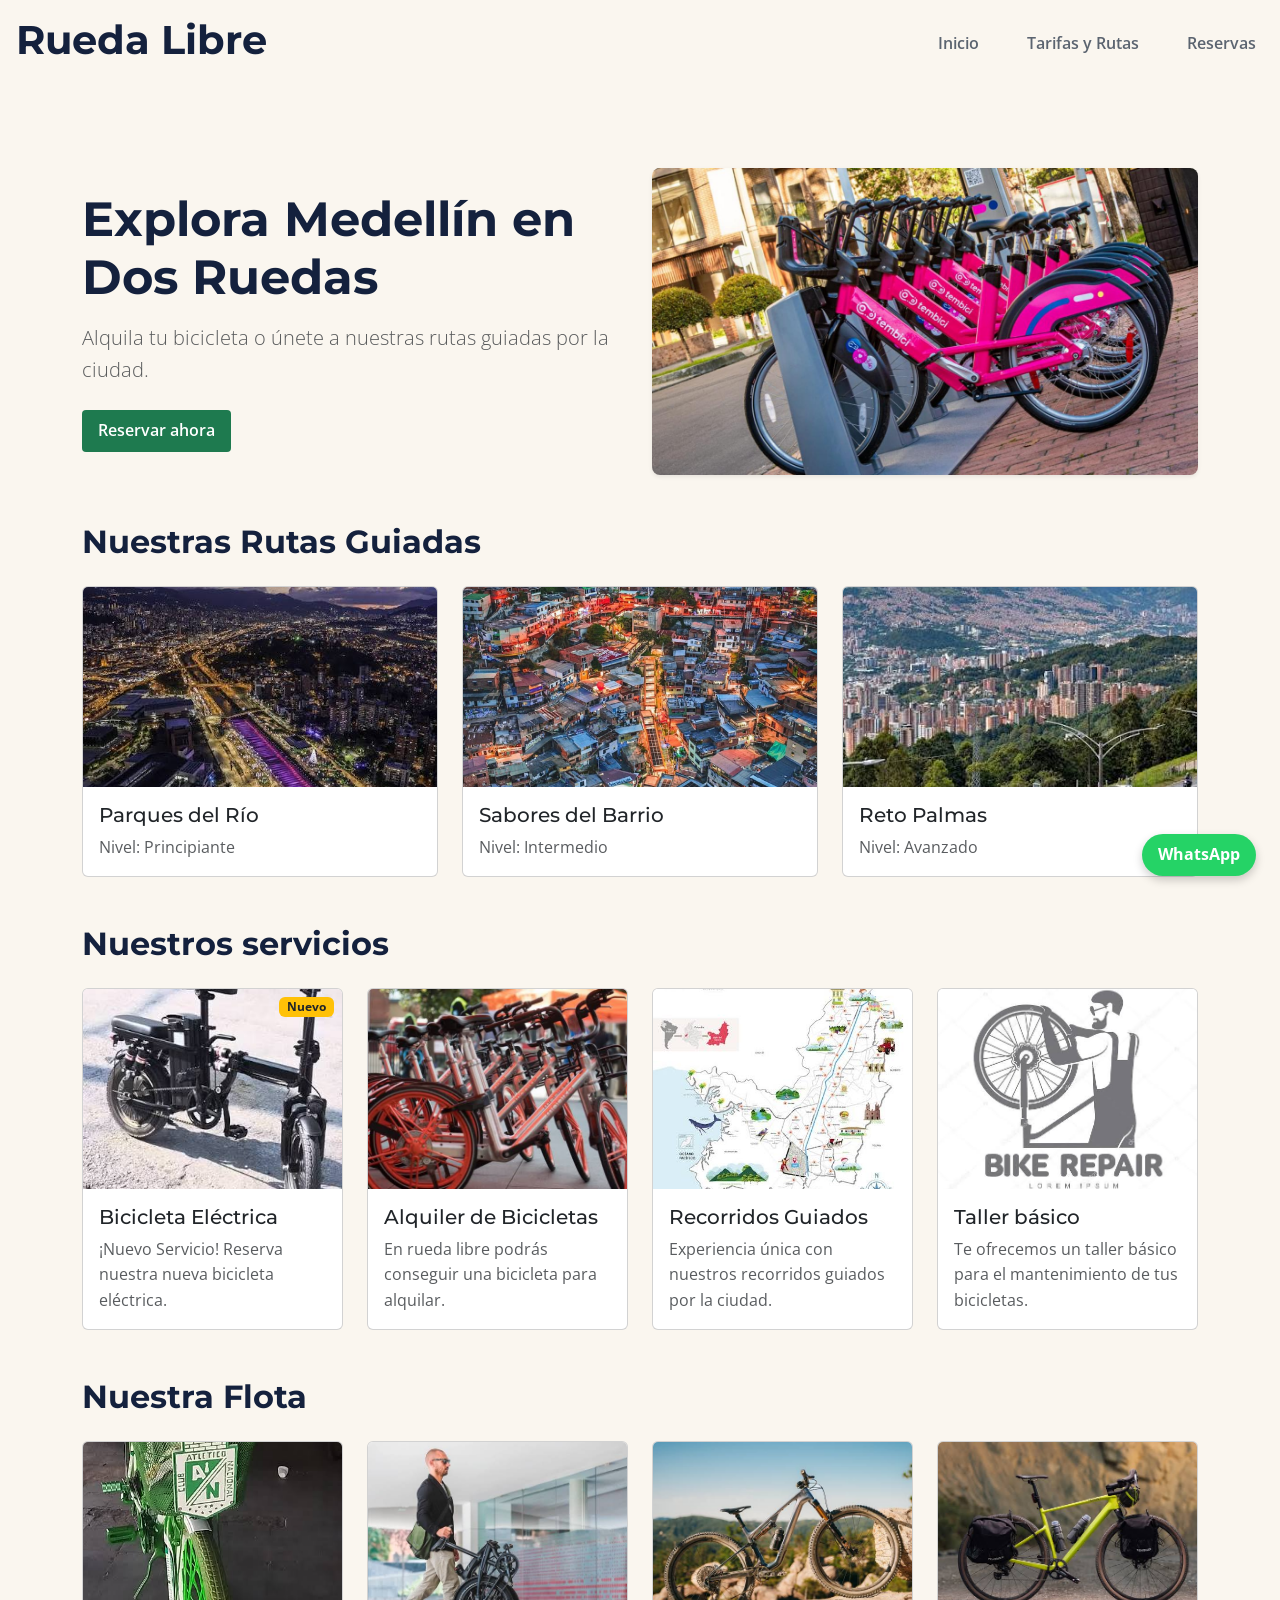
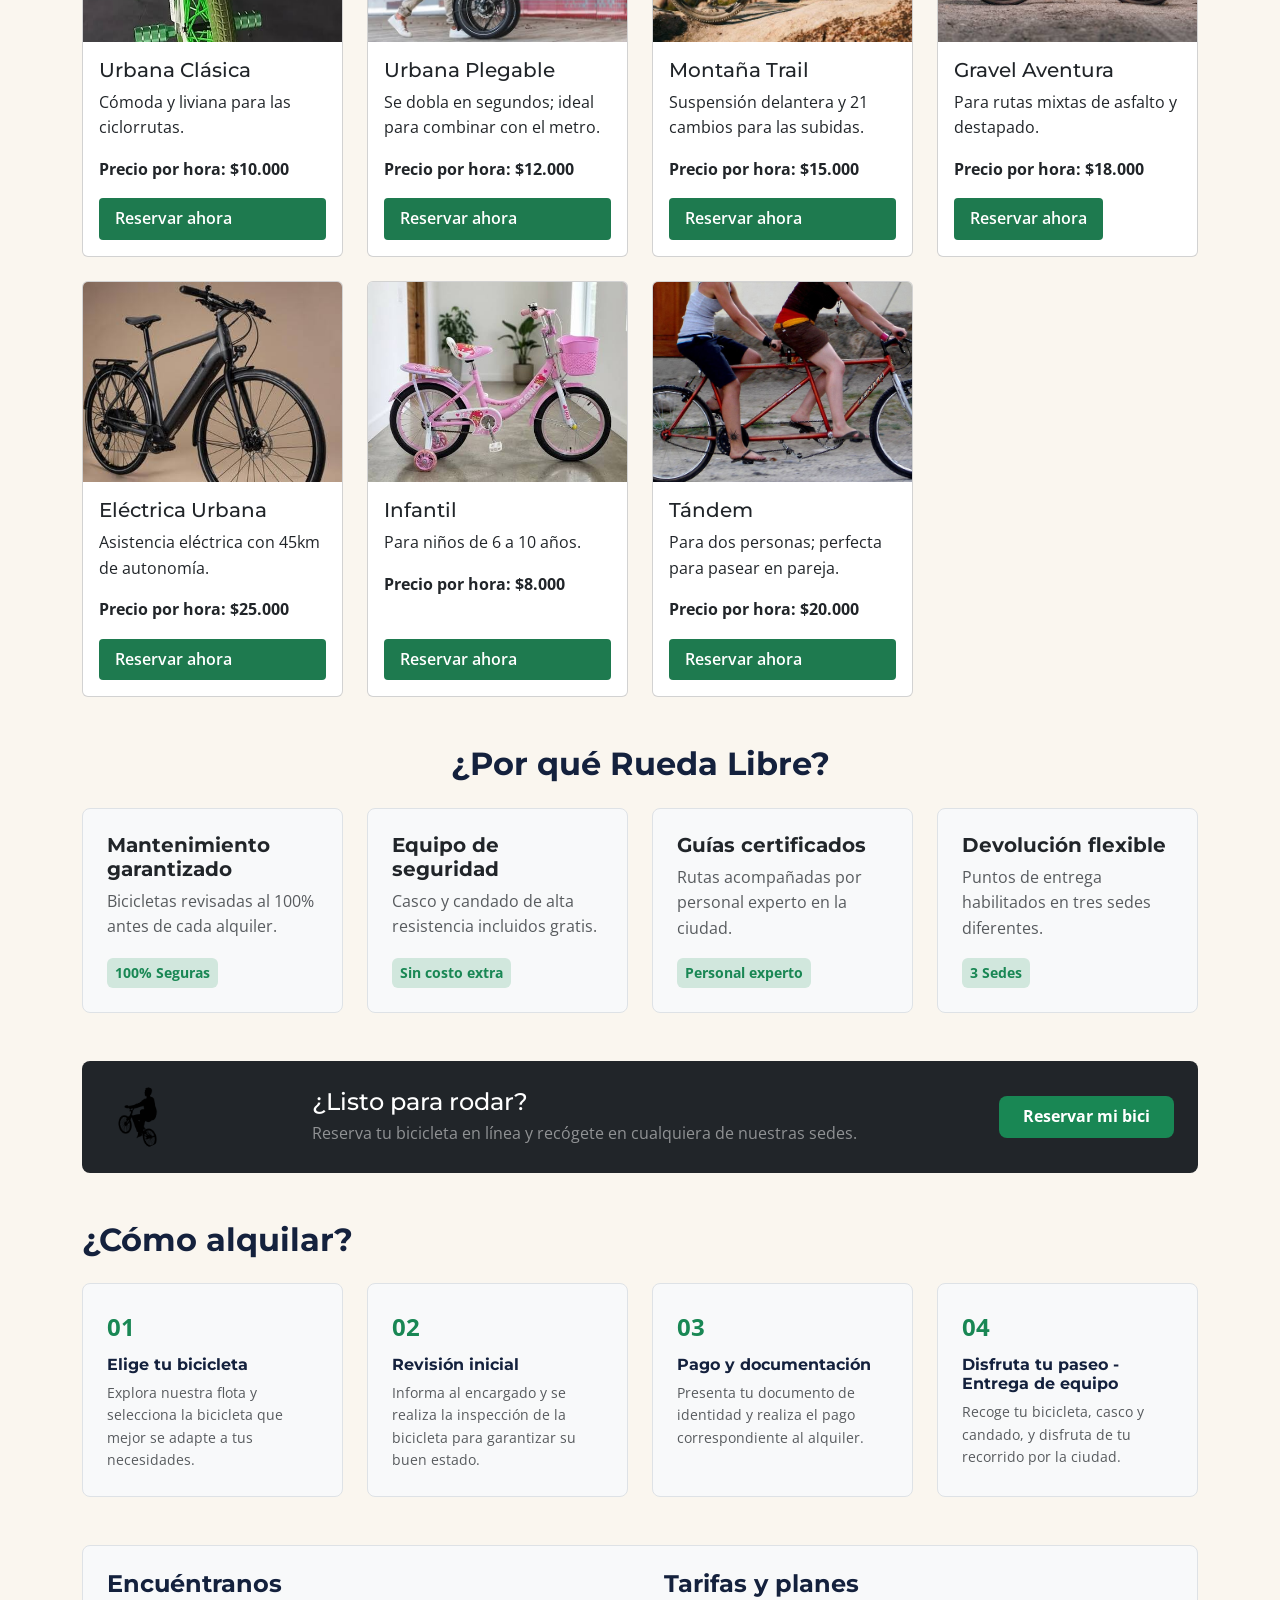
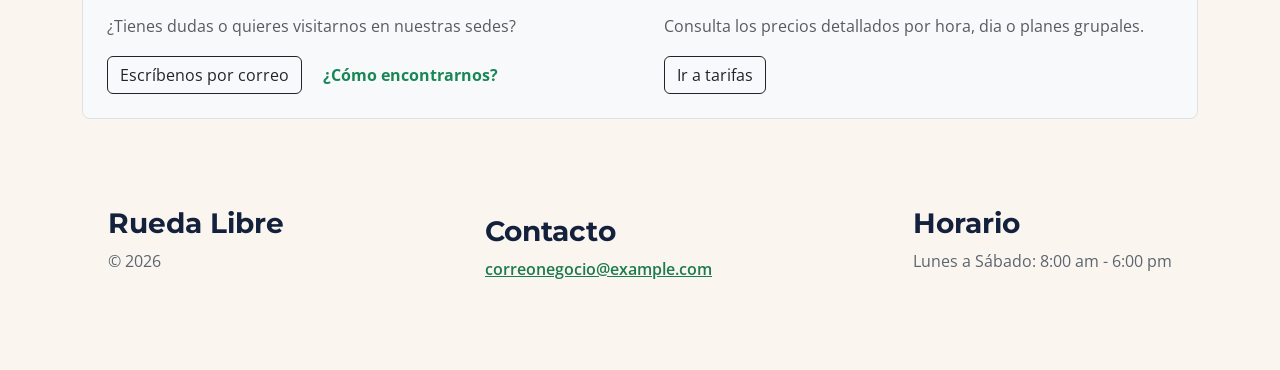
==== commit ca14bcb2: "Index migrado a la grilla Bootstrap" ====
--- a/index.html
+++ b/index.html
@@ -8,11 +8,18 @@
       content="En este sitio podrás encontrar todo tipo de bicicletas"
     />
     <title>Rueda Libre | Alquiler de bicicletas en Medellín</title>
+
     <link rel="preconnect" href="https://fonts.googleapis.com" />
     <link rel="preconnect" href="https://fonts.gstatic.com" crossorigin />
     <link
       href="https://fonts.googleapis.com/css2?family=Montserrat:ital,wght@0,100..900;1,100..900&family=Open+Sans:ital,wght@0,300..800;1,300..800&display=swap"
       rel="stylesheet"
+    />
+    <link
+      href="https://cdn.jsdelivr.net/npm/bootstrap@5.3.3/dist/css/bootstrap.min.css"
+      rel="stylesheet"
+      integrity="sha384-QWTKZyjpPEjISv5WaRU9OFeRpok6YctnYmDr5pNlyT2bRjXh0JMhjY6hW+ALEwIH"
+      crossorigin="anonymous"
     />
     <link rel="stylesheet" href="css/styles.css" />
   </head>
@@ -29,242 +36,440 @@
       </nav>
     </header>
 
-    <main>
-      <section class="portada">
-        <section class="portada-texto">
-          <h2>Explora Medellín en Dos Ruedas</h2>
-          <p>
+    <main class="container my-4">
+      <section class="row align-items-center g-4 my-4">
+        <div class="col-12 col-md-6">
+          <h2 class="display-5 fw-bold mb-3">Explora Medellín en Dos Ruedas</h2>
+          <p class="lead text-body-secondary mb-4">
             Alquila tu bicicleta o únete a nuestras rutas guiadas por la ciudad.
           </p>
           <a href="paginas/reservas.html" class="boton-reservar"
             >Reservar ahora</a
           >
-        </section>
-        <img
-          src="img/portada.jpeg"
-          alt="Portada Rueda Libre"
-          class="portada-img"
-        />
-      </section>
-
-      <section class="rutas-seccion">
-        <h2>Nuestras Rutas Guiadas</h2>
-
-        <section class="rutas-galeria">
-          <article class="tarjetas">
-            <img src="img/ruta1.jpg" alt="Ruta Parques del Río" />
-            <section>
-              <h3>Parques del Río</h3>
-              <p>Nivel: Principiante</p>
-            </section>
-          </article>
-
-          <article class="tarjetas">
-            <img src="img/ruta2.jpg" alt="Ruta de Barrio" />
-            <section>
-              <h3>Sabores del Barrio</h3>
-              <p>Nivel: Intermedio</p>
-            </section>
-          </article>
-
-          <article class="tarjetas">
-            <img src="img/ruta3.jpg" alt="Ruta Reto Palmas" />
-            <section>
-              <h3>Reto Palmas</h3>
-              <p>Nivel: Avanzado</p>
-            </section>
-          </article>
-        </section>
-      </section>
-
-      <section>
-        <h2>Nuestros servicios</h2>
-
-        <section class="servicios-contenedor">
-        <article class="tarjetas tarjeta-destacada">
-          <span class="insignia-nuevo">Nuevo</span>
-          <img src="img/nombre4.jpg" alt="Bicicletas Eléctrica" width="300" />
-          <section>
-            <h3>Bicicleta Eléctrica</h3>
-            <p>¡Nuevo Servicio! Reserva nuestra nueva bicicleta eléctrica.</p>
-          </section>
-        </article>
-
-        <article class="tarjetas">
-          <img src="img/nombre5.jpg" alt="Bicicletas" width="300" />
-          <section>
-            <h3>Alquiler de Bicicletas</h3>
-            <p>En rueda libre podrás conseguir una bicicleta para alquilar.</p>
-          </section>
-        </article>
-
-        <article class="tarjetas">
+        </div>
+        <div class="col-12 col-md-6">
           <img
-            src="img/nombre6.jpg"
-            alt="Nuestros recorridos guíados"
-            width="300"
+            src="img/portada.jpeg"
+            alt="Portada Rueda Libre"
+            class="img-fluid rounded-3 shadow-sm"
           />
-          <section>
-            <h3>Recorridos Guiados</h3>
-            <p>
-              En rueda libre conseguirás una experiencia única con nuestros
-              recorridos guiados.
+        </div>
+      </section>
+
+      <section class="my-5">
+        <h2 class="mb-4">Nuestras Rutas Guiadas</h2>
+        <div class="row g-4">
+          <article class="col-12 col-md-4">
+            <div class="card h-100">
+              <img
+                src="img/ruta1.jpg"
+                class="card-img-top object-fit-cover"
+                style="height: 200px"
+                alt="Ruta Parques del Río"
+              />
+              <div class="card-body">
+                <h3 class="card-title h5">Parques del Río</h3>
+                <p class="card-text text-body-secondary">Nivel: Principiante</p>
+              </div>
+            </div>
+          </article>
+
+          <article class="col-12 col-md-4">
+            <div class="card h-100">
+              <img
+                src="img/ruta2.jpg"
+                class="card-img-top object-fit-cover"
+                style="height: 200px"
+                alt="Ruta Sabores del Barrio"
+              />
+              <div class="card-body">
+                <h3 class="card-title h5">Sabores del Barrio</h3>
+                <p class="card-text text-body-secondary">Nivel: Intermedio</p>
+              </div>
+            </div>
+          </article>
+
+          <article class="col-12 col-md-4">
+            <div class="card h-100">
+              <img
+                src="img/ruta3.jpg"
+                class="card-img-top object-fit-cover"
+                style="height: 200px"
+                alt="Ruta Reto Palmas"
+              />
+              <div class="card-body">
+                <h3 class="card-title h5">Reto Palmas</h3>
+                <p class="card-text text-body-secondary">Nivel: Avanzado</p>
+              </div>
+            </div>
+          </article>
+        </div>
+      </section>
+
+      <section class="my-5">
+        <h2 class="mb-4">Nuestros servicios</h2>
+        <div class="row g-4">
+
+          <article class="col-12 col-md-6 col-lg-3">
+            <div class="card h-100 position-relative"> 
+              <span class="position-absolute top-0 end-0 m-2 badge bg-warning text-dark">Nuevo</span>
+              <img
+                src="img/nombre4.jpg"
+                class="card-img-top object-fit-cover"
+                style="height: 200px"
+                alt="Bicicleta Eléctrica" />
+                <div class="card-body"> 
+                  <h3 class="card-title h5">Bicicleta Eléctrica</h3>
+                  <p class="card-text text-body-secondary">¡Nuevo Servicio! Reserva nuestra nueva bicicleta eléctrica.</p>
+                </div>
+            </div>
+          </article>
+
+          <article class="col-12 col-md-6 col-lg-3">
+            <div class="card h-100">
+              <img
+                src="img/nombre5.jpg"
+                class="card-img-top object-fit-cover"
+                style="height: 200px"
+                alt="Alquiler de Bicicletas" />
+                <div class="card-body"> 
+                  <h3 class="card-title h5">Alquiler de Bicicletas</h3>
+                  <p class="card-text text-body-secondary">En rueda libre podrás conseguir una bicicleta para alquilar.</p>
+                </div>
+            </div>
+          </article>
+
+          <article class="col-12 col-md-6 col-lg-3">
+            <div class="card h-100">
+              <img
+                src="img/nombre6.jpg"
+                class="card-img-top object-fit-cover"
+                style="height: 200px"
+                alt="Recorridos Guiados" />
+                <div class="card-body"> 
+                  <h3 class="card-title h5">Recorridos Guiados</h3>
+                  <p class="card-text text-body-secondary">Experiencia única con nuestros recorridos guiados por la ciudad.</p>
+                </div>
+            </div>
+          </article>
+          
+          <article class="col-12 col-md-6 col-lg-3">
+            <div class="card h-100">
+              <img
+                src="img/nombre7.jpg"
+                class="card-img-top object-fit-cover"
+                style="height: 200px"
+                alt="Taller básico de Bicicletas" />
+                <div class="card-body"> 
+                  <h3 class="card-title h5">Taller básico</h3>
+                  <p class="card-text text-body-secondary">Te ofrecemos un taller básico para el mantenimiento de tus bicicletas.</p>
+                </div>
+            </div>
+
+        </div>
+      </section>
+
+      <section class="my-5"> 
+        <h2 class="mb-4">Nuestra Flota</h2>
+        <div class="row g-4">
+
+          <article class="col-12 col-sm-6 col-lg-4 col-xl-3">
+            <div class="card h-100">
+              <img
+                src="img/nombre8.jpg"
+                class="card-img-top object-fit-cover"
+                style="height: 200px"
+                alt="Bicicleta Urbana Clásica" />
+                <div class="card-body d-flex flex-column justify-content-between"> 
+                  <div>
+                    <h3 class="card-title h5">Urbana Clásica</h3>
+                    <p class="card-text">Cómoda y liviana para las ciclorrutas.</p>
+                    <p class="fw-bold">Precio por hora: $10.000</p>
+                  </div>
+                  <a href="paginas/reservas.html" class="boton-reservar">Reservar ahora</a>
+              </div>
+            </div>
+          </article>
+
+          <article class="col-12 col-sm-6 col-lg-4 col-xl-3">
+            <div class="card h-100">
+              <img
+                src="img/nombre9.jpg"
+                class="card-img-top object-fit-cover"
+                style="height: 200px"
+                alt="Bicicleta Plegable" />
+                <div class="card-body d-flex flex-column justify-content-between"> 
+                  <div>
+                    <h3 class="card-title h5">Urbana Plegable</h3>
+                    <p class="card-text">Se dobla en segundos; ideal para combinar con el metro.</p>
+                    <p class="fw-bold">Precio por hora: $12.000</p>
+                  </div>
+                  <a href="paginas/reservas.html" class="boton-reservar">Reservar ahora</a>
+              </div>
+            </div>
+          </article>
+
+          <article class="col-12 col-sm-6 col-lg-4 col-xl-3">
+            <div class="card h-100">
+              <img
+                src="img/nombre10.jpg"
+                class="card-img-top object-fit-cover"
+                style="height: 200px"
+                alt="Bicicleta de Montaña" />
+                <div class="card-body d-flex flex-column justify-content-between"> 
+                  <div>
+                    <h3 class="card-title h5">Montaña Trail</h3>
+                    <p class="card-text">Suspensión delantera y 21 cambios para las subidas.</p>
+                    <p class="fw-bold">Precio por hora: $15.000</p>
+                  </div>
+                  <a href="paginas/reservas.html" class="boton-reservar">Reservar ahora</a>
+              </div>
+            </div>
+          </article>
+
+          <article class="col-12 col-sm-6 col-lg-4 col-xl-3">
+            <div class="card h-100">
+              <img
+                src="img/nombre11.jpg"
+                class="card-img-top object-fit-cover"
+                style="height: 200px"
+                alt="Bicicleta Gravel" />
+                <div class="card-body    flex-column justify-content-between"> 
+                  <div>
+                    <h3 class="card-title h5">Gravel Aventura</h3>
+                    <p class="card-text">Para rutas mixtas de asfalto y destapado.</p>
+                    <p class="fw-bold">Precio por hora: $18.000</p>
+                  </div>
+                  <a href="paginas/reservas.html" class="boton-reservar">Reservar ahora</a>
+              </div>
+            </div>
+          </article>
+
+          <article class="col-12 col-sm-6 col-lg-4 col-xl-3">
+            <div class="card h-100">
+              <img
+                src="img/nombre12.jpg"
+                class="card-img-top object-fit-cover"
+                style="height: 200px"
+                alt="Bicicleta Eléctrica" />
+                <div class="card-body d-flex flex-column justify-content-between"> 
+                  <div>
+                    <h3 class="card-title h5">Eléctrica Urbana</h3>
+                    <p class="card-text">Asistencia eléctrica con 45km de autonomía.</p>
+                    <p class="fw-bold">Precio por hora: $25.000</p>
+                  </div>
+                  <a href="paginas/reservas.html" class="boton-reservar">Reservar ahora</a>
+              </div>
+            </div>
+          </article>
+
+          <article class="col-12 col-sm-6 col-lg-4 col-xl-3">
+            <div class="card h-100">
+              <img
+                src="img/nombre13.jpg"
+                class="card-img-top object-fit-cover"
+                style="height: 200px"
+                alt="Bicicleta Infantil" />
+                <div class="card-body d-flex flex-column justify-content-between"> 
+                  <div>
+                    <h3 class="card-title h5">Infantil</h3>
+                    <p class="card-text">Para niños de 6 a 10 años.</p>
+                    <p class="fw-bold">Precio por hora: $8.000</p>
+                  </div>
+                  <a href="paginas/reservas.html" class="boton-reservar">Reservar ahora</a>
+              </div>
+            </div>
+          </article>
+
+          <article class="col-12 col-sm-6 col-lg-4 col-xl-3">
+            <div class="card h-100">
+              <img
+                src="img/nombre14.jpg"
+                class="card-img-top object-fit-cover"
+                style="height: 200px"
+                alt="Bicicleta Tándem" />
+                <div class="card-body d-flex flex-column justify-content-between"> 
+                  <div>
+                    <h3 class="card-title h5">Tándem</h3>
+                    <p class="card-text">Para dos personas; perfecta para pasear en pareja.</p>
+                    <p class="fw-bold">Precio por hora: $20.000</p>
+                  </div>
+                  <a href="paginas/reservas.html" class="boton-reservar">Reservar ahora</a>
+              </div>
+            </div>
+          </article>
+
+        </div>
+      </section>
+      
+      <section class="my-5">
+        <h2 class="text-center mb-4">¿Por qué Rueda Libre?</h2>
+
+        <div class="row g-4">
+          <article class="col-12 col-md-6 col-lg-3">
+            <div
+              class="p-4 border rounded-3 bg-body-tertiary h-100 d-flex flex-column justify-content-between"
+            >
+              <div>
+                <h3 class="fs-5 fw-bold text-dark mb-2">
+                  Mantenimiento garantizado
+                </h3>
+                <p class="text-body-secondary mb-3">
+                  Bicicletas revisadas al 100% antes de cada alquiler.
+                </p>
+              </div>
+              <div>
+                <span
+                  class="d-inline-block bg-success-subtle text-success fw-bold px-2 py-1 rounded small"
+                  >100% Seguras</span
+                >
+              </div>
+            </div>
+          </article>
+
+          <article class="col-12 col-md-6 col-lg-3">
+            <div
+              class="p-4 border rounded-3 bg-body-tertiary h-100 d-flex flex-column justify-content-between"
+            >
+              <div>
+                <h3 class="fs-5 fw-bold text-dark mb-2">Equipo de seguridad</h3>
+                <p class="text-body-secondary mb-3">
+                  Casco y candado de alta resistencia incluidos gratis.
+                </p>
+              </div>
+              <div>
+                <span
+                  class="d-inline-block bg-success-subtle text-success fw-bold px-2 py-1 rounded small"
+                  >Sin costo extra</span
+                >
+              </div>
+            </div>
+          </article>
+
+          <article class="col-12 col-md-6 col-lg-3">
+            <div
+              class="p-4 border rounded-3 bg-body-tertiary h-100 d-flex flex-column justify-content-between"
+            >
+              <div>
+                <h3 class="fs-5 fw-bold text-dark mb-2">Guías certificados</h3>
+                <p class="text-body-secondary mb-3">
+                  Rutas acompañadas por personal experto en la ciudad.
+                </p>
+              </div>
+              <div>
+                <span
+                  class="d-inline-block bg-success-subtle text-success fw-bold px-2 py-1 rounded small"
+                  >Personal experto</span
+                >
+              </div>
+            </div>
+          </article>
+
+          <article class="col-12 col-md-6 col-lg-3">
+            <div
+              class="p-4 border rounded-3 bg-body-tertiary h-100 d-flex flex-column justify-content-between"
+            >
+              <div>
+                <h3 class="fs-5 fw-bold text-dark mb-2">Devolución flexible</h3>
+                <p class="text-body-secondary mb-3">
+                  Puntos de entrega habilitados en tres sedes diferentes.
+                </p>
+              </div>
+              <div>
+                <span
+                  class="d-inline-block bg-success-subtle text-success fw-bold px-2 py-1 rounded small"
+                  >3 Sedes</span
+                >
+              </div>
+            </div>
+          </article>
+        </div>
+      </section>
+
+      <section class="bg-dark text-white p-4 rounded-3 d-flex flex-column flex-md-row justify-content-between align-items-center gap-3 my-5">
+
+        <img src="img/logo.png" alt="Logo Rueda Libre" class="d-none d-md-block rounded-circle object-fit-cover" width="64" height="64">
+
+        <div>
+            <h3 class="h4 mb-1">¿Listo para rodar?</h3>
+            <p class="mb-0 text-white-50">Reserva tu bicicleta en línea y recógete en cualquiera de nuestras sedes.</p>
+        </div>
+
+        <a href="paginas/reservas.html" class="d-inline-block bg-success text-white px-4 py-2 rounded-3 fw-bold text-decoration-none">Reservar mi bici</a>
+    </section>
+      
+
+      <section class="my-5">
+        <h2 class="mb-4">¿Cómo alquilar?</h2>
+        <div class="row g-4"> 
+
+          <article class="col-12 col-sm-6 col-lg-3">
+            <div class="p-4 border rounded-3 bg-body-tertiary h-100">
+              <span class="fs-4 fw-bold text-success d-block mb-2">01</span>
+              <h3 class="h6 fw-bold mb-2">Elige tu bicicleta</h3>
+              <p class="text-body-secondary small mb-0">
+                Explora nuestra flota y selecciona la bicicleta que mejor se
+                adapte a tus necesidades.
+              </p>
+            </div>
+          </article>
+
+          <article class="col-12 col-sm-6 col-lg-3">
+            <div class="p-4 border rounded-3 bg-body-tertiary h-100">
+              <span class="fs-4 fw-bold text-success d-block mb-2">02</span>
+              <h3 class="h6 fw-bold mb-2">Revisión inicial</h3>
+              <p class="text-body-secondary small mb-0">
+                Informa al encargado y se realiza la inspección de la bicicleta para garantizar su buen estado.
+              </p>
+            </div>
+          </article>
+
+          <article class="col-12 col-sm-6 col-lg-3">
+            <div class="p-4 border rounded-3 bg-body-tertiary h-100">
+              <span class="fs-4 fw-bold text-success d-block mb-2">03</span>
+              <h3 class="h6 fw-bold mb-2">Pago y documentación</h3>
+              <p class="text-body-secondary small mb-0">
+                Presenta tu documento de identidad y realiza el pago correspondiente al alquiler.
+              </p>
+            </div>
+          </article>
+
+          <article class="col-12 col-sm-6 col-lg-3">
+            <div class="p-4 border rounded-3 bg-body-tertiary h-100">
+              <span class="fs-4 fw-bold text-success d-block mb-2">04</span>
+              <h3 class="h6 fw-bold mb-2">Disfruta tu paseo - Entrega de equipo</h3>
+              <p class="text-body-secondary small mb-0">
+                Recoge tu bicicleta, casco y candado, y disfruta de tu recorrido por la ciudad.
+              </p>
+              </div>
+            </div>
+          </article>
+
+        </div>
+      </section>
+
+      <section class="my-5 p-4 bg-light border rounded-3">
+        <div class="row g-4 align-items-center">
+          <div class="col-12 col-md-6">
+            <h2 id="Encuéntranos" class="h4 fw-bold mb-3">Encuéntranos</h2>
+            <p class="text-body-secondary mb-3">
+              ¿Tienes dudas o quieres visitarnos en nuestras sedes?
             </p>
-          </section>
-        </article>
-
-        <article class="tarjetas">
-          <img
-            src="img/nombre7.jpg"
-            alt="Logo taller de bicicletas"
-            width="300"
-          />
-          <section>
-            <h3>Taller básico de Bicicletas</h3>
-            <p>
-              Te ofrecemos un taller básico para el mantenimiento de tus
-              bicicletas.
+            <div class="d-flex flex-wrap gap-2">
+                <a href="mailto:hola@ruedalibre.example" class="btn btn-outline-dark"> Escríbenos por correo</a>
+                <a href="#Encuéntranos" class="btn btn-link text-success text-decoration-none fw-bold"> ¿Cómo encontrarnos?</a>
+            </div>
+          </div>
+
+          <div class="col-12 col-md-6 border-start-md ps-md-4">
+            <h2 id="tarifas" class="h4 fw-bold mb-3">Tarifas y planes</h2>
+            <p class="text-body-secondary mb-3">
+              Consulta los precios detallados por hora, dia o planes grupales.
             </p>
-          </section>
-        </article>
-        </section>
-      </section>
-
-      <section>
-        <h2>Nuestra Flota</h2>
-
-        <section class="flota-contenedor">
-          <article class="tarjetas">
-            <img
-              src="img/nombre8.jpg"
-              alt="Bicicleta Urbana Clásica"
-              width="300"
-            />
-            <section>
-              <h3>Urbana Clásica</h3>
-              <p>Cómoda y liviana para las ciclorrutas.</p>
-              <p>Precio por hora: $10.000</p>
-              <a href="paginas/reservas.html" class="boton-reservar"
-                >Reservar ahora</a
-              >
-            </section>
-          </article>
-
-          <article class="tarjetas">
-            <img src="img/nombre9.jpg" alt="Bicicleta Plegable" width="300" />
-            <section>
-              <h3>Urbana Plegable</h3>
-              <p>Se dobla en segundos; ideal para combinar con el metro.</p>
-              <p>Precio por hora: $12.000</p>
-              <a href="paginas/reservas.html" class="boton-reservar"
-                >Reservar ahora</a
-              >
-            </section>
-          </article>
-
-          <article class="tarjetas">
-            <img
-              src="img/nombre10.jpg"
-              alt="Bicicleta de Montaña"
-              width="300"
-            />
-            <section>
-              <h3>Montaña Trail</h3>
-              <p>Suspensión delantera y 21 cambios para las subidas.</p>
-              <p>Precio por hora: $15.000</p>
-              <a href="paginas/reservas.html" class="boton-reservar"
-                >Reservar ahora</a
-              >
-            </section>
-          </article>
-
-          <article class="tarjetas">
-            <img src="img/nombre11.jpg" alt="Bicicleta Gravel" width="300" />
-            <section>
-              <h3>Gravel Aventura</h3>
-              <p>Para rutas mixtas de asfalto y destapado.</p>
-              <p>Precio por hora: $18.000</p>
-              <a href="paginas/reservas.html" class="boton-reservar"
-                >Reservar ahora</a
-              >
-            </section>
-          </article>
-
-          <article class="tarjetas">
-            <img src="img/nombre12.jpg" alt="Bicicleta Eléctrica" width="300" />
-            <section>
-              <h3>Eléctrica Urbana</h3>
-              <p>Asistencia eléctrica con 45km de autonomía.</p>
-              <p>Precio por hora: $25.000</p>
-              <a href="paginas/reservas.html" class="boton-reservar"
-                >Reservar ahora</a
-              >
-            </section>
-          </article>
-
-          <article class="tarjetas">
-            <img src="img/nombre13.jpg" alt="Bicicleta Infantil" width="300" />
-            <section>
-              <h3>Infantil</h3>
-              <p>Para niños de 6 a 10 años.</p>
-              <p>Precio por hora: $8.000</p>
-              <a href="paginas/reservas.html" class="boton-reservar"
-                >Reservar ahora</a
-              >
-            </section>
-          </article>
-
-          <article class="tarjetas">
-            <img src="img/nombre14.jpg" alt="Bicicleta Tándem" width="300" />
-            <section>
-              <h3>Tándem</h3>
-              <p>Para dos personas; perfecta para pasear en pareja.</p>
-              <p>Precio por hora: $20.000</p>
-              <a href="paginas/reservas.html" class="boton-reservar"
-                >Reservar ahora</a
-              >
-            </section>
-          </article>
-        </section>
-      </section>
-
-      <section>
-        <h2>¿Cómo alquilar?</h2>
-
-        <h3>Pasos para alquilar</h3>
-        <ol>
-          <li>
-            El cliente busca la bicicleta que se acomode a sus necesidades.
-          </li>
-          <li>Informa al encargado y se revisa la bicicleta.</li>
-          <li>Se pide documento para el alquiler y se hace el cobro.</li>
-          <li>Se entrega la bicicleta, casco y candado.</li>
-        </ol>
-
-        <h3>Beneficios</h3>
-        <ul>
-          <li>Mantenimiento constante a nuestras bicicletas.</li>
-          <li>Asistencia en los recorridos, desde el inicio hasta el final.</li>
-          <li>Precios justos, calidad precio.</li>
-        </ul>
-      </section>
-
-      <section>
-        <a href="paginas/reservas.html" class="boton-reservar"
-          >Reservar ahora</a
-        >
-      </section>
-
-      <section>
-        <h2 id="Encuéntranos">Encuéntranos</h2>
-        <a href="https:link" target="_blank">Descrip</a>
-        <a href="mailto:hola@ruedalibre.example">Escríbeme</a>
-        <a href="#Encuéntranos"> ¿Cómo encontrarnos?</a>
-      </section>
-
-      <section>
-        <h2 id="tarifas">Tarifas</h2>
-        <a href="paginas/tarifas.html">Ir a tarifas</a>
+            <a href="paginas/tarifas.html" class="btn btn-outline-dark">Ir a tarifas</a>
+          </div>
+          
+        </div>
       </section>
     </main>
 
@@ -293,5 +498,15 @@
     >
       WhatsApp
     </a>
+    <script
+      src="https://cdn.jsdelivr.net/npm/@popperjs/core@2.11.8/dist/umd/popper.min.js"
+      integrity="sha384-I7E8VVD/ismYTF4hNIPjVp/Zjvgyol6VFvRkX/vR+Vc4jQkC+hVqc2pM8ODewa9r"
+      crossorigin="anonymous"
+    ></script>
+    <script
+      src="https://cdn.jsdelivr.net/npm/bootstrap@5.3.8/dist/js/bootstrap.min.js"
+      integrity="sha384-G/EV+4j2dNv+tEPo3++6LCgdCROaejBqfUeNjuKAiuXbjrxilcCdDz6ZAVfHWe1Y"
+      crossorigin="anonymous"
+    ></script>
   </body>
 </html>
--- a/css/styles.css
+++ b/css/styles.css
@@ -1,3 +1,4 @@
+
 *,
 *::before,
 *::after {
@@ -37,28 +38,6 @@
   margin-left: auto;
   margin-right: auto;
   padding: var(--espacio-md);
-}
-
-.contenedor-reservas {
-  display: grid;
-  grid-template-columns: 2fr 1fr; 
-  gap: var(--espacio-lg);
-  align-items: start; 
-}
-
-.fila-campos {
-  display: flex;
-  gap: 1rem; 
-}
-
-.fila-campos p {
-  flex: 1; 
-  margin-bottom: 0; 
-}
-
-.portada {
-  min-height: 70vh;
-  padding: var(--espacio-lg);
 }
 
 h1,
@@ -89,50 +68,31 @@
   text-decoration: underline;
 }
 
+
+.menu {
+  display: flex;
+  flex-direction: column; 
+  align-items: center;    
+  gap: 0.5rem;
+  margin-bottom: var(--espacio-lg);
+}
+
 .menu ul {
   display: flex;
-  gap: 2rem;
-  flex-wrap: wrap;
+  flex-direction: column;
+  gap: 0.5rem;
   margin: 0;
   padding: 0;
-  justify-content: center;
   list-style: none;
   text-align: center;
-  
-}
-
-.portada {
-  display: grid;
-  grid-template-columns: 1fr 1fr; /* 2 columnas iguales */
-  gap: var(--espacio-lg);
-  align-items: center; /* Centra el texto verticalmente */
-}
-
-.portada-img {
-  width: 100%;
-  height: auto;
-}
-
-
-.rutas-galeria {
-  display: grid;
-  grid-template-columns: repeat(3, 1fr);
-  gap: 1.5rem;
-}
-
-.menu {
-  display: flex;
-  flex-wrap: wrap;
-  flex-direction: row;
-  justify-content: space-between;
-  align-items: center;
-  gap: 0.5rem;
-}
+}
+
 .menu a {
   color: var(--gris-asfalto);
   text-decoration: none;
   font-weight: 600;
   padding: var(--espacio-sm);
+  display: block;
 }
 
 .menu a.activo {
@@ -143,71 +103,12 @@
 .menu a:hover {
   color: var(--naranja-pedal);
   text-decoration: underline;
-  
 }
 
 .menu a:focus {
   color: var(--verde-ruta);
   outline: 3px solid var(--naranja-pedal);
   outline-offset: 3px;
-}
-
-.flota-contenedor {
-  display: grid;
-  grid-template-columns: repeat(auto-fit, minmax(250px, 1fr));
-  gap: 1.5rem;
-}
-
-.tarjetas {
-  display: flex;
-  flex-direction: column;
-  justify-content: space-between;
-
-  background-color: #ffffff;
-  border: 1px solid var(--gris-asfalto);
-  border-radius: 4px;
-  padding: var(--espacio-md);
-  margin-bottom: var(--espacio-lg);
-}
-
-.servicios-contenedor {
-  display: grid;
-  grid-template-columns: repeat(auto-fit, minmax(250px, 1fr));
-  gap: 1.5rem;
-}
-
-.tarjetas img {
-  width: 100%;
-}
-
-.tarjetas section {
-  display: flex;
-  flex-direction: column;
-  padding: var(--espacio-md); /* El padding ahora va solo en los textos */
-  height: 100%; 
-}
-
-.tarjetas .boton-reservar {
-  margin-top: auto; 
-}
-
-.tarjeta-destacada {
-  position: relative;
-}
-
-
-.insignia-nuevo {
-  position: absolute;
-  top: 0.5rem;
-  right: 0.5rem;
-  background-color: var(--naranja-pedal);
-  color: var(--azul-noche);
-  font-family: var(--fuente-titulos);
-  font-size: 0.8rem;
-  font-weight: 700;
-  padding: 0.2rem 0.6rem;
-  border-radius: 4px;
-  text-transform: uppercase;
 }
 
 
@@ -240,7 +141,6 @@
   outline: 3px solid var(--naranja-pedal);
   outline-offset: 3px;
 }
-
 
 .boton-whatsapp {
   position: fixed;
@@ -257,15 +157,6 @@
   z-index: 1000;
 }
 
-.footer {
-  display: flex;
-  justify-content: space-around;
-  align-items: flex-start;
-  flex-wrap: wrap;
-  gap: 1.5rem;
-  
-}
-
 .boton-whatsapp:hover {
   background-color: #128c7e;
   color: #ffffff;
@@ -274,19 +165,29 @@
 .boton-whatsapp:focus {
   outline: 3px solid var(--naranja-pedal);
   outline-offset: 3px;
+}
+
+.footer {
+  display: flex;
+  flex-direction: column;
+  align-items: center;
+  gap: 1rem;
+  text-align: center;
 }
 
 table {
   width: 100%;
   border-collapse: collapse;
   margin-bottom: var(--espacio-lg);
+  font-size: 0.85rem;
 }
 
 th,
 td {
-  padding: var(--espacio-sm) var(--espacio-md);
+  padding: 0.4rem 0.6rem; 
   border: 1px solid var(--gris-asfalto);
   text-align: left;
+  word-break: break-word; 
 }
 
 th {
@@ -294,6 +195,7 @@
   color: #ffffff;
   font-family: var(--fuente-titulos);
 }
+
 
 form fieldset {
   border: 1px solid var(--gris-asfalto);
@@ -347,3 +249,42 @@
   padding: var(--espacio-md) var(--espacio-lg);
   margin-top: var(--espacio-sm);
 }
+
+
+.fila-campos {
+  display: flex;
+  flex-direction: column; 
+  gap: 1rem; 
+}
+
+.fila-campos p {
+  flex: 1; 
+  margin-bottom: 0; 
+}
+
+
+@media (min-width: 768px) {
+  .menu {
+    flex-direction: row;
+    justify-content: space-between; 
+  }
+
+  .menu ul {
+    flex-direction: row;           
+    gap: 2rem;
+  }
+}
+
+@media (min-width: 1200px) {
+  .contenedor-reservas {
+    display: grid;
+    grid-template-columns: 2fr 1fr; 
+    align-items: start; 
+  }
+
+  .footer {
+    flex-direction: row;
+    justify-content: space-around;
+    text-align: left;
+  }
+}
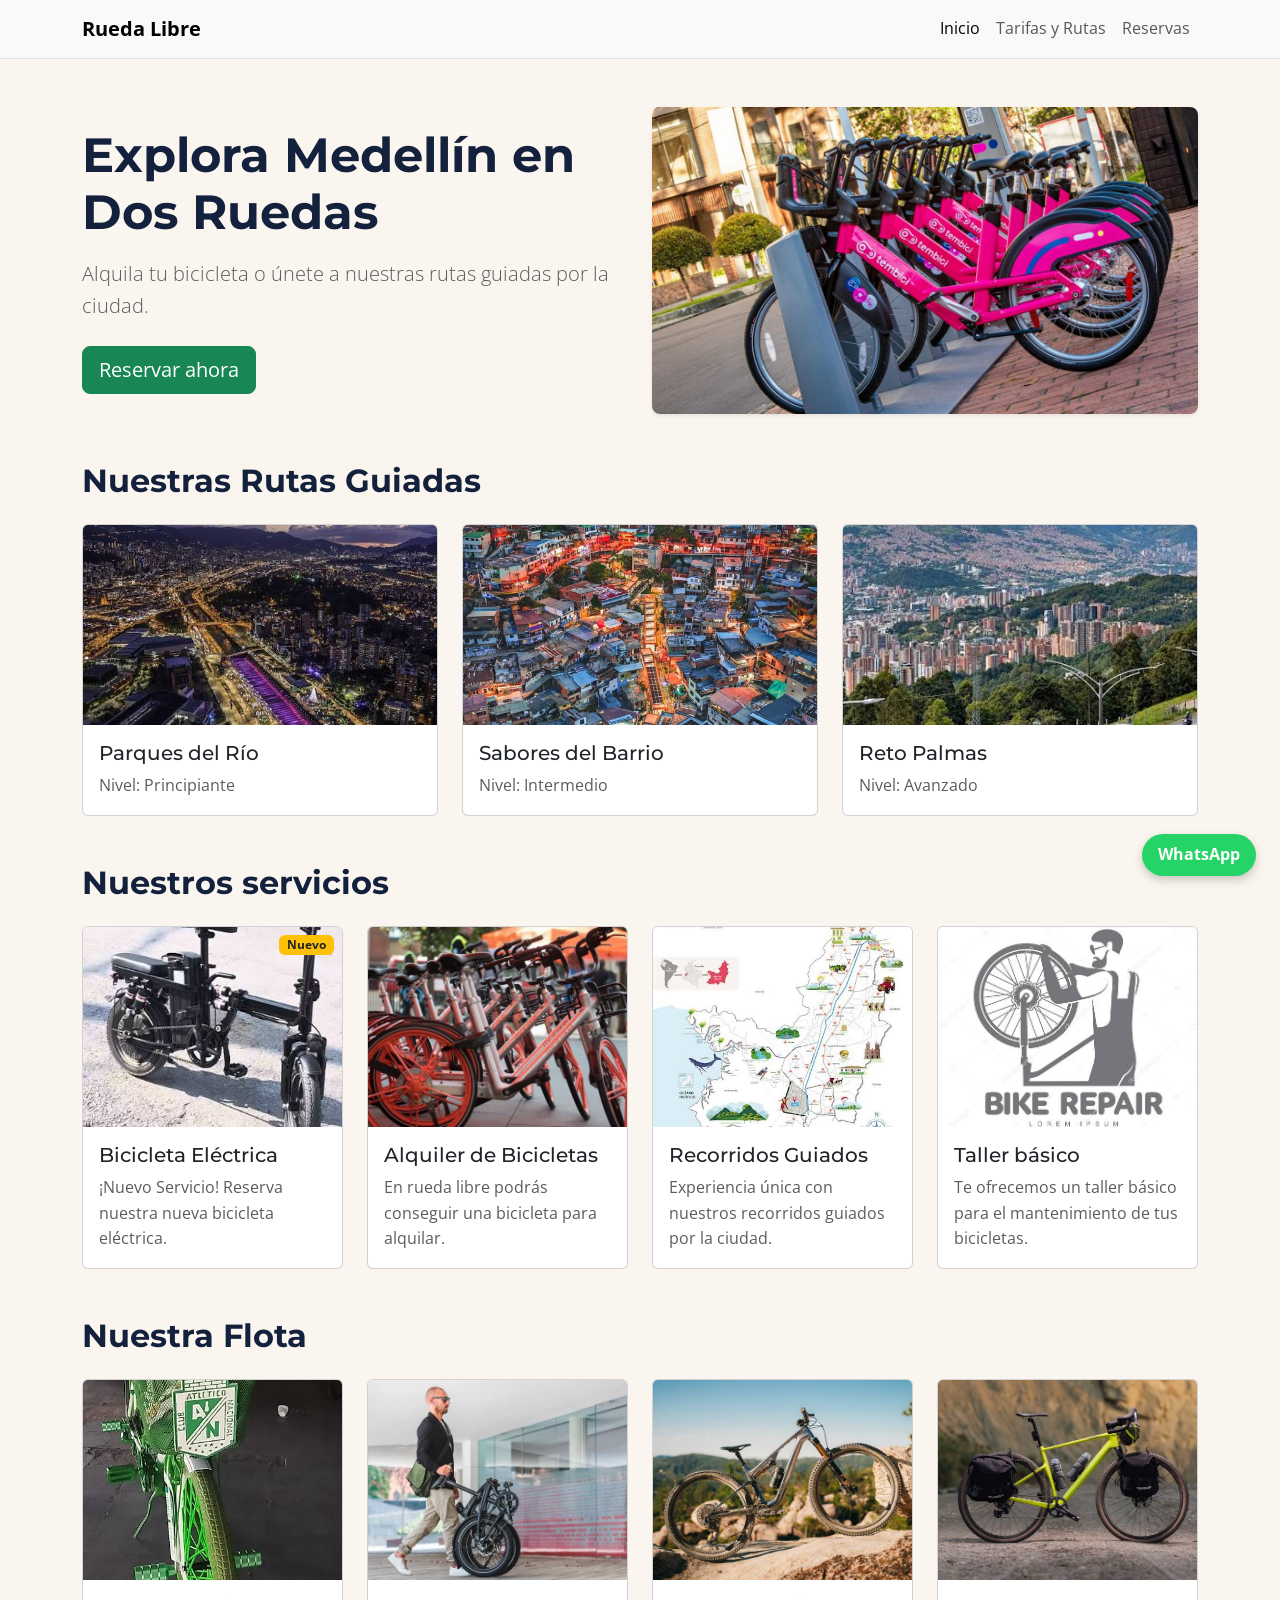
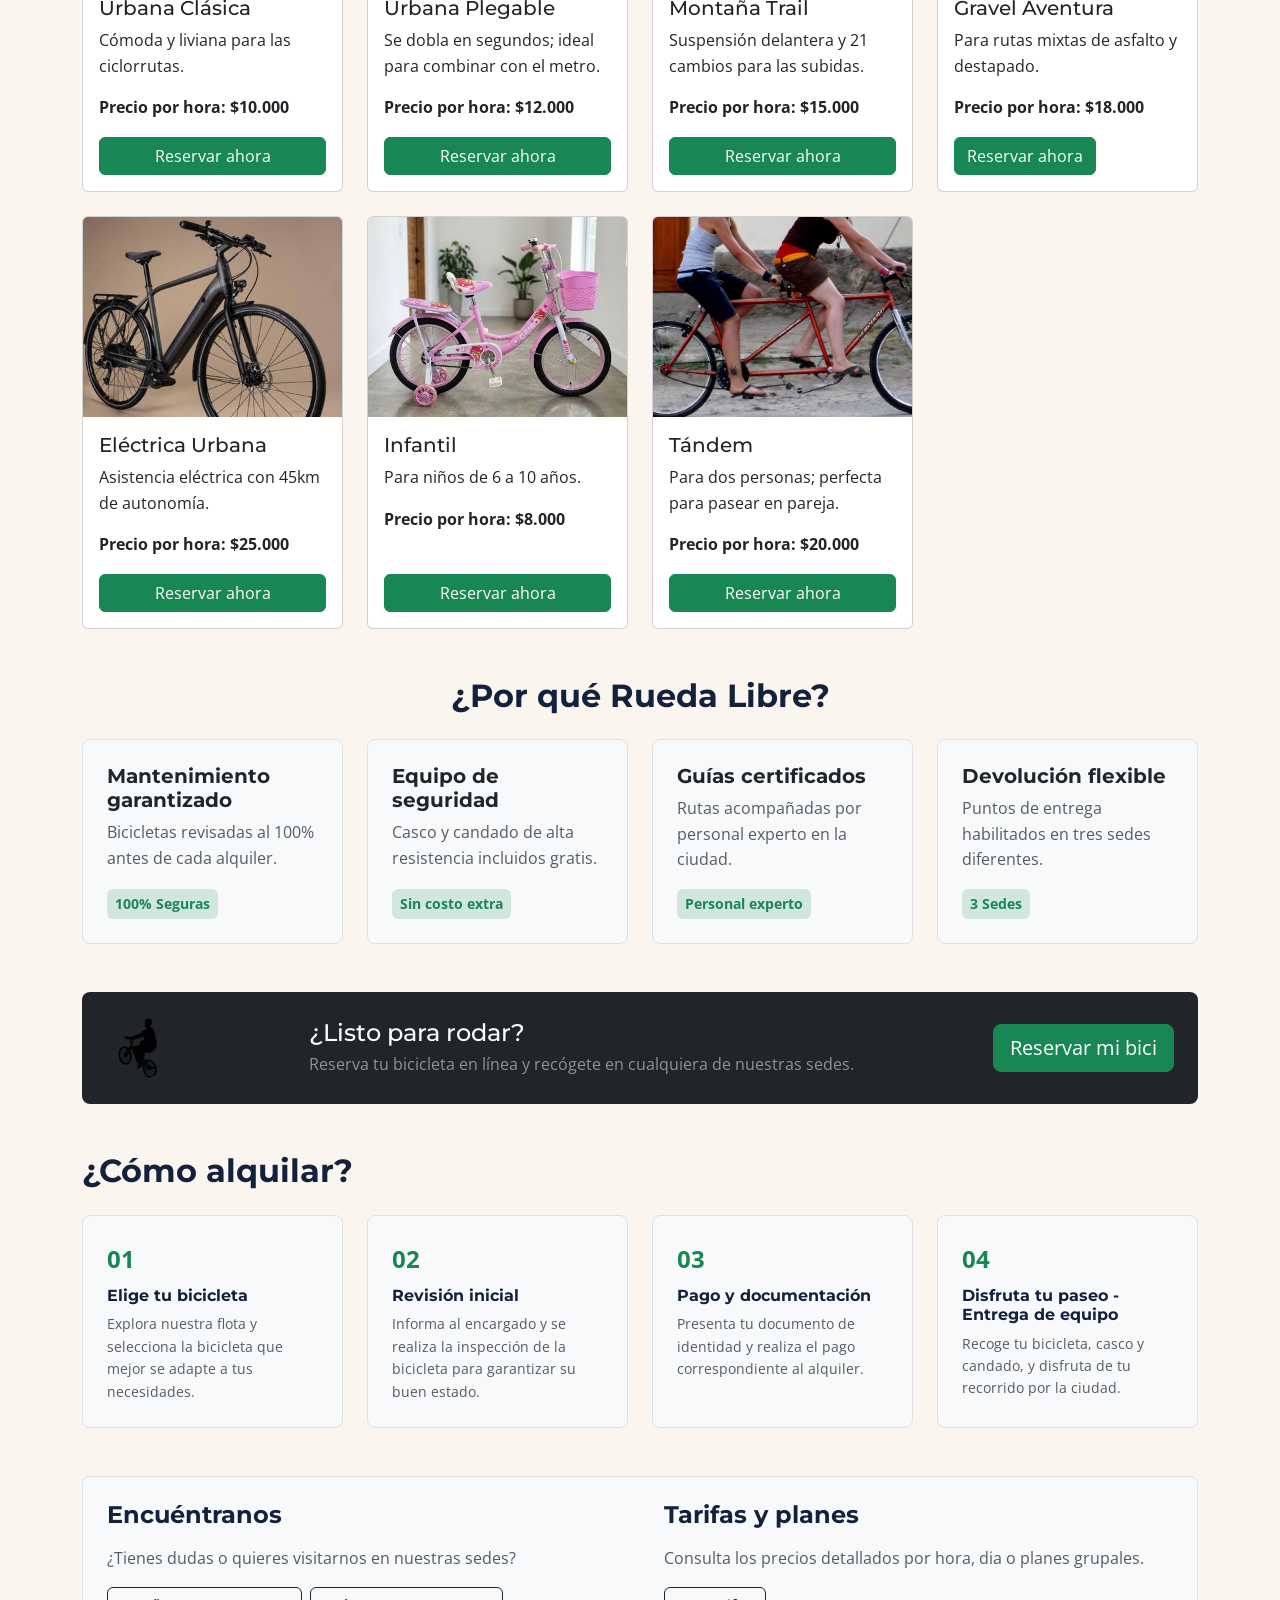
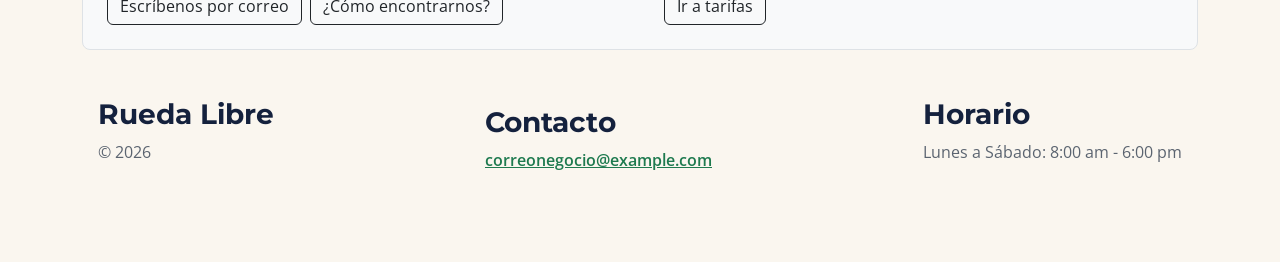
==== commit edd5052e: "Menú hamburguesa" ====
--- a/index.html
+++ b/index.html
@@ -1,512 +1,447 @@
 <!doctype html>
 <html lang="es">
-  <head>
-    <meta charset="UTF-8" />
-    <meta name="viewport" content="width=device-width, initial-scale=1.0" />
-    <meta
-      name="description"
-      content="En este sitio podrás encontrar todo tipo de bicicletas"
-    />
-    <title>Rueda Libre | Alquiler de bicicletas en Medellín</title>
-
-    <link rel="preconnect" href="https://fonts.googleapis.com" />
-    <link rel="preconnect" href="https://fonts.gstatic.com" crossorigin />
-    <link
-      href="https://fonts.googleapis.com/css2?family=Montserrat:ital,wght@0,100..900;1,100..900&family=Open+Sans:ital,wght@0,300..800;1,300..800&display=swap"
-      rel="stylesheet"
-    />
-    <link
-      href="https://cdn.jsdelivr.net/npm/bootstrap@5.3.3/dist/css/bootstrap.min.css"
-      rel="stylesheet"
-      integrity="sha384-QWTKZyjpPEjISv5WaRU9OFeRpok6YctnYmDr5pNlyT2bRjXh0JMhjY6hW+ALEwIH"
-      crossorigin="anonymous"
-    />
-    <link rel="stylesheet" href="css/styles.css" />
-  </head>
-
-  <body>
-    <header class="menu">
-      <h1>Rueda Libre</h1>
-      <nav>
-        <ul>
-          <li><a href="#index">Inicio</a></li>
-          <li><a href="paginas/tarifas.html">Tarifas y Rutas</a></li>
-          <li><a href="paginas/reservas.html">Reservas</a></li>
-        </ul>
-      </nav>
-    </header>
-
-    <main class="container my-4">
-      <section class="row align-items-center g-4 my-4">
+
+<head>
+  <meta charset="UTF-8" />
+  <meta name="viewport" content="width=device-width, initial-scale=1.0" />
+  <meta name="description" content="En este sitio podrás encontrar todo tipo de bicicletas" />
+  <title>Rueda Libre | Alquiler de bicicletas en Medellín</title>
+
+  <link rel="preconnect" href="https://fonts.googleapis.com" />
+  <link rel="preconnect" href="https://fonts.gstatic.com" crossorigin />
+  <link
+    href="https://fonts.googleapis.com/css2?family=Montserrat:ital,wght@0,100..900;1,100..900&family=Open+Sans:ital,wght@0,300..800;1,300..800&display=swap"
+    rel="stylesheet" />
+  <link href="https://cdn.jsdelivr.net/npm/bootstrap@5.3.3/dist/css/bootstrap.min.css" rel="stylesheet"
+    integrity="sha384-QWTKZyjpPEjISv5WaRU9OFeRpok6YctnYmDr5pNlyT2bRjXh0JMhjY6hW+ALEwIH" crossorigin="anonymous" />
+  <link rel="stylesheet" href="css/styles.css" />
+</head>
+
+<body>
+
+  <header>
+    <nav class="navbar navbar-expand-lg bg-body-tertiary border-bottom">
+      <div class="container">
+        <h1 class="fs-5 m-0">
+          <a class="navbar-brand fw-bold" href="index.html">Rueda Libre</a>
+        </h1>
+        <button class="navbar-toggler" type="button" data-bs-toggle="collapse" data-bs-target="#menuPrincipal"
+          aria-controls="menuPrincipal" aria-expanded="false" aria-label="Abrir menú de navegación">
+          <span class="navbar-toggler-icon"></span>
+        </button>
+        <div class="collapse navbar-collapse" id="menuPrincipal">
+          <ul class="navbar-nav ms-auto">
+            <li class="nav-item">
+              <a class="nav-link active" aria-current="page" href="index.html">Inicio</a>
+            </li>
+            <li class="nav-item">
+              <a class="nav-link" href="paginas/tarifas.html">Tarifas y Rutas</a>
+            </li>
+            <li class="nav-item">
+              <a class="nav-link" href="paginas/reservas.html">Reservas</a>
+            </li>
+          </ul>
+        </div>
+      </div>
+    </nav>
+  </header>
+
+  <main class="container my-4">
+    <section class="row align-items-center g-4 my-4">
+      <div class="col-12 col-md-6">
+        <h2 class="display-5 fw-bold mb-3">Explora Medellín en Dos Ruedas</h2>
+        <p class="lead text-body-secondary mb-4">
+          Alquila tu bicicleta o únete a nuestras rutas guiadas por la ciudad.
+        </p>
+        <a href="paginas/reservas.html" class="btn btn-success btn-lg">Reservar ahora</a>
+      </div>
+      <div class="col-12 col-md-6">
+        <img src="img/portada.jpeg" alt="Portada Rueda Libre" class="img-fluid rounded-3 shadow-sm" />
+      </div>
+    </section>
+
+    <section class="my-5">
+      <h2 class="mb-4">Nuestras Rutas Guiadas</h2>
+      <div class="row g-4">
+        <article class="col-12 col-md-4">
+          <div class="card h-100">
+            <img src="img/ruta1.jpg" class="card-img-top object-fit-cover" style="height: 200px"
+              alt="Ruta Parques del Río" />
+            <div class="card-body">
+              <h3 class="card-title h5">Parques del Río</h3>
+              <p class="card-text text-body-secondary">Nivel: Principiante</p>
+            </div>
+          </div>
+        </article>
+
+        <article class="col-12 col-md-4">
+          <div class="card h-100">
+            <img src="img/ruta2.jpg" class="card-img-top object-fit-cover" style="height: 200px"
+              alt="Ruta Sabores del Barrio" />
+            <div class="card-body">
+              <h3 class="card-title h5">Sabores del Barrio</h3>
+              <p class="card-text text-body-secondary">Nivel: Intermedio</p>
+            </div>
+          </div>
+        </article>
+
+        <article class="col-12 col-md-4">
+          <div class="card h-100">
+            <img src="img/ruta3.jpg" class="card-img-top object-fit-cover" style="height: 200px"
+              alt="Ruta Reto Palmas" />
+            <div class="card-body">
+              <h3 class="card-title h5">Reto Palmas</h3>
+              <p class="card-text text-body-secondary">Nivel: Avanzado</p>
+            </div>
+          </div>
+        </article>
+      </div>
+    </section>
+
+    <section class="my-5">
+      <h2 class="mb-4">Nuestros servicios</h2>
+      <div class="row g-4">
+
+        <article class="col-12 col-md-6 col-lg-3">
+          <div class="card h-100 position-relative">
+            <span class="position-absolute top-0 end-0 m-2 badge bg-warning text-dark">Nuevo</span>
+            <img src="img/nombre4.jpg" class="card-img-top object-fit-cover" style="height: 200px"
+              alt="Bicicleta Eléctrica" />
+            <div class="card-body">
+              <h3 class="card-title h5">Bicicleta Eléctrica</h3>
+              <p class="card-text text-body-secondary">¡Nuevo Servicio! Reserva nuestra nueva bicicleta eléctrica.</p>
+            </div>
+          </div>
+        </article>
+
+        <article class="col-12 col-md-6 col-lg-3">
+          <div class="card h-100">
+            <img src="img/nombre5.jpg" class="card-img-top object-fit-cover" style="height: 200px"
+              alt="Alquiler de Bicicletas" />
+            <div class="card-body">
+              <h3 class="card-title h5">Alquiler de Bicicletas</h3>
+              <p class="card-text text-body-secondary">En rueda libre podrás conseguir una bicicleta para alquilar.</p>
+            </div>
+          </div>
+        </article>
+
+        <article class="col-12 col-md-6 col-lg-3">
+          <div class="card h-100">
+            <img src="img/nombre6.jpg" class="card-img-top object-fit-cover" style="height: 200px"
+              alt="Recorridos Guiados" />
+            <div class="card-body">
+              <h3 class="card-title h5">Recorridos Guiados</h3>
+              <p class="card-text text-body-secondary">Experiencia única con nuestros recorridos guiados por la ciudad.
+              </p>
+            </div>
+          </div>
+        </article>
+
+        <article class="col-12 col-md-6 col-lg-3">
+          <div class="card h-100">
+            <img src="img/nombre7.jpg" class="card-img-top object-fit-cover" style="height: 200px"
+              alt="Taller básico de Bicicletas" />
+            <div class="card-body">
+              <h3 class="card-title h5">Taller básico</h3>
+              <p class="card-text text-body-secondary">Te ofrecemos un taller básico para el mantenimiento de tus
+                bicicletas.</p>
+            </div>
+          </div>
+
+      </div>
+    </section>
+
+    <section class="my-5">
+      <h2 class="mb-4">Nuestra Flota</h2>
+      <div class="row g-4">
+
+        <article class="col-12 col-sm-6 col-lg-4 col-xl-3">
+          <div class="card h-100">
+            <img src="img/nombre8.jpg" class="card-img-top object-fit-cover" style="height: 200px"
+              alt="Bicicleta Urbana Clásica" />
+            <div class="card-body d-flex flex-column justify-content-between">
+              <div>
+                <h3 class="card-title h5">Urbana Clásica</h3>
+                <p class="card-text">Cómoda y liviana para las ciclorrutas.</p>
+                <p class="fw-bold">Precio por hora: $10.000</p>
+              </div>
+              <a href="paginas/reservas.html" class="btn btn-success">Reservar ahora</a>
+            </div>
+          </div>
+        </article>
+
+        <article class="col-12 col-sm-6 col-lg-4 col-xl-3">
+          <div class="card h-100">
+            <img src="img/nombre9.jpg" class="card-img-top object-fit-cover" style="height: 200px"
+              alt="Bicicleta Plegable" />
+            <div class="card-body d-flex flex-column justify-content-between">
+              <div>
+                <h3 class="card-title h5">Urbana Plegable</h3>
+                <p class="card-text">Se dobla en segundos; ideal para combinar con el metro.</p>
+                <p class="fw-bold">Precio por hora: $12.000</p>
+              </div>
+              <a href="paginas/reservas.html" class="btn btn-success">Reservar ahora</a>
+            </div>
+          </div>
+        </article>
+
+        <article class="col-12 col-sm-6 col-lg-4 col-xl-3">
+          <div class="card h-100">
+            <img src="img/nombre10.jpg" class="card-img-top object-fit-cover" style="height: 200px"
+              alt="Bicicleta de Montaña" />
+            <div class="card-body d-flex flex-column justify-content-between">
+              <div>
+                <h3 class="card-title h5">Montaña Trail</h3>
+                <p class="card-text">Suspensión delantera y 21 cambios para las subidas.</p>
+                <p class="fw-bold">Precio por hora: $15.000</p>
+              </div>
+              <a href="paginas/reservas.html" class="btn btn-success">Reservar ahora</a>
+            </div>
+          </div>
+        </article>
+
+        <article class="col-12 col-sm-6 col-lg-4 col-xl-3">
+          <div class="card h-100">
+            <img src="img/nombre11.jpg" class="card-img-top object-fit-cover" style="height: 200px"
+              alt="Bicicleta Gravel" />
+            <div class="card-body    flex-column justify-content-between">
+              <div>
+                <h3 class="card-title h5">Gravel Aventura</h3>
+                <p class="card-text">Para rutas mixtas de asfalto y destapado.</p>
+                <p class="fw-bold">Precio por hora: $18.000</p>
+              </div>
+              <a href="paginas/reservas.html" class="btn btn-success">Reservar ahora</a>
+            </div>
+          </div>
+        </article>
+
+        <article class="col-12 col-sm-6 col-lg-4 col-xl-3">
+          <div class="card h-100">
+            <img src="img/nombre12.jpg" class="card-img-top object-fit-cover" style="height: 200px"
+              alt="Bicicleta Eléctrica" />
+            <div class="card-body d-flex flex-column justify-content-between">
+              <div>
+                <h3 class="card-title h5">Eléctrica Urbana</h3>
+                <p class="card-text">Asistencia eléctrica con 45km de autonomía.</p>
+                <p class="fw-bold">Precio por hora: $25.000</p>
+              </div>
+              <a href="paginas/reservas.html" class="btn btn-success">Reservar ahora</a>
+            </div>
+          </div>
+        </article>
+
+        <article class="col-12 col-sm-6 col-lg-4 col-xl-3">
+          <div class="card h-100">
+            <img src="img/nombre13.jpg" class="card-img-top object-fit-cover" style="height: 200px"
+              alt="Bicicleta Infantil" />
+            <div class="card-body d-flex flex-column justify-content-between">
+              <div>
+                <h3 class="card-title h5">Infantil</h3>
+                <p class="card-text">Para niños de 6 a 10 años.</p>
+                <p class="fw-bold">Precio por hora: $8.000</p>
+              </div>
+              <a href="paginas/reservas.html" class="btn btn-success">Reservar ahora</a>
+            </div>
+          </div>
+        </article>
+
+        <article class="col-12 col-sm-6 col-lg-4 col-xl-3">
+          <div class="card h-100">
+            <img src="img/nombre14.jpg" class="card-img-top object-fit-cover" style="height: 200px"
+              alt="Bicicleta Tándem" />
+            <div class="card-body d-flex flex-column justify-content-between">
+              <div>
+                <h3 class="card-title h5">Tándem</h3>
+                <p class="card-text">Para dos personas; perfecta para pasear en pareja.</p>
+                <p class="fw-bold">Precio por hora: $20.000</p>
+              </div>
+              <a href="paginas/reservas.html" class="btn btn-success">Reservar ahora</a>
+            </div>
+          </div>
+        </article>
+
+      </div>
+    </section>
+
+    <section class="my-5">
+      <h2 class="text-center mb-4">¿Por qué Rueda Libre?</h2>
+
+      <div class="row g-4">
+        <article class="col-12 col-md-6 col-lg-3">
+          <div class="p-4 border rounded-3 bg-body-tertiary h-100 d-flex flex-column justify-content-between">
+            <div>
+              <h3 class="fs-5 fw-bold text-dark mb-2">
+                Mantenimiento garantizado
+              </h3>
+              <p class="text-body-secondary mb-3">
+                Bicicletas revisadas al 100% antes de cada alquiler.
+              </p>
+            </div>
+            <div>
+              <span class="d-inline-block bg-success-subtle text-success fw-bold px-2 py-1 rounded small">100%
+                Seguras</span>
+            </div>
+          </div>
+        </article>
+
+        <article class="col-12 col-md-6 col-lg-3">
+          <div class="p-4 border rounded-3 bg-body-tertiary h-100 d-flex flex-column justify-content-between">
+            <div>
+              <h3 class="fs-5 fw-bold text-dark mb-2">Equipo de seguridad</h3>
+              <p class="text-body-secondary mb-3">
+                Casco y candado de alta resistencia incluidos gratis.
+              </p>
+            </div>
+            <div>
+              <span class="d-inline-block bg-success-subtle text-success fw-bold px-2 py-1 rounded small">Sin costo
+                extra</span>
+            </div>
+          </div>
+        </article>
+
+        <article class="col-12 col-md-6 col-lg-3">
+          <div class="p-4 border rounded-3 bg-body-tertiary h-100 d-flex flex-column justify-content-between">
+            <div>
+              <h3 class="fs-5 fw-bold text-dark mb-2">Guías certificados</h3>
+              <p class="text-body-secondary mb-3">
+                Rutas acompañadas por personal experto en la ciudad.
+              </p>
+            </div>
+            <div>
+              <span class="d-inline-block bg-success-subtle text-success fw-bold px-2 py-1 rounded small">Personal
+                experto</span>
+            </div>
+          </div>
+        </article>
+
+        <article class="col-12 col-md-6 col-lg-3">
+          <div class="p-4 border rounded-3 bg-body-tertiary h-100 d-flex flex-column justify-content-between">
+            <div>
+              <h3 class="fs-5 fw-bold text-dark mb-2">Devolución flexible</h3>
+              <p class="text-body-secondary mb-3">
+                Puntos de entrega habilitados en tres sedes diferentes.
+              </p>
+            </div>
+            <div>
+              <span class="d-inline-block bg-success-subtle text-success fw-bold px-2 py-1 rounded small">3 Sedes</span>
+            </div>
+          </div>
+        </article>
+      </div>
+    </section>
+
+    <section
+      class="bg-dark text-white p-4 rounded-3 d-flex flex-column flex-md-row justify-content-between align-items-center gap-3 my-5">
+
+      <img src="img/logo.png" alt="Logo Rueda Libre" class="d-none d-md-block rounded-circle object-fit-cover"
+        width="64" height="64">
+
+      <div>
+        <h3 class="h4 mb-1">¿Listo para rodar?</h3>
+        <p class="mb-0 text-white-50">Reserva tu bicicleta en línea y recógete en cualquiera de nuestras sedes.</p>
+      </div>
+
+      <a href="paginas/reservas.html" class="btn btn-success btn-lg">Reservar mi bici</a>
+    </section>
+
+
+    <section class="my-5">
+      <h2 class="mb-4">¿Cómo alquilar?</h2>
+      <div class="row g-4">
+
+        <article class="col-12 col-sm-6 col-lg-3">
+          <div class="p-4 border rounded-3 bg-body-tertiary h-100">
+            <span class="fs-4 fw-bold text-success d-block mb-2">01</span>
+            <h3 class="h6 fw-bold mb-2">Elige tu bicicleta</h3>
+            <p class="text-body-secondary small mb-0">
+              Explora nuestra flota y selecciona la bicicleta que mejor se
+              adapte a tus necesidades.
+            </p>
+          </div>
+        </article>
+
+        <article class="col-12 col-sm-6 col-lg-3">
+          <div class="p-4 border rounded-3 bg-body-tertiary h-100">
+            <span class="fs-4 fw-bold text-success d-block mb-2">02</span>
+            <h3 class="h6 fw-bold mb-2">Revisión inicial</h3>
+            <p class="text-body-secondary small mb-0">
+              Informa al encargado y se realiza la inspección de la bicicleta para garantizar su buen estado.
+            </p>
+          </div>
+        </article>
+
+        <article class="col-12 col-sm-6 col-lg-3">
+          <div class="p-4 border rounded-3 bg-body-tertiary h-100">
+            <span class="fs-4 fw-bold text-success d-block mb-2">03</span>
+            <h3 class="h6 fw-bold mb-2">Pago y documentación</h3>
+            <p class="text-body-secondary small mb-0">
+              Presenta tu documento de identidad y realiza el pago correspondiente al alquiler.
+            </p>
+          </div>
+        </article>
+
+        <article class="col-12 col-sm-6 col-lg-3">
+          <div class="p-4 border rounded-3 bg-body-tertiary h-100">
+            <span class="fs-4 fw-bold text-success d-block mb-2">04</span>
+            <h3 class="h6 fw-bold mb-2">Disfruta tu paseo - Entrega de equipo</h3>
+            <p class="text-body-secondary small mb-0">
+              Recoge tu bicicleta, casco y candado, y disfruta de tu recorrido por la ciudad.
+            </p>
+          </div>
+      </div>
+      </article>
+
+      </div>
+    </section>
+
+    <section class="my-5 p-4 bg-light border rounded-3">
+      <div class="row g-4 align-items-center">
         <div class="col-12 col-md-6">
-          <h2 class="display-5 fw-bold mb-3">Explora Medellín en Dos Ruedas</h2>
-          <p class="lead text-body-secondary mb-4">
-            Alquila tu bicicleta o únete a nuestras rutas guiadas por la ciudad.
+          <h2 id="Encuéntranos" class="h4 fw-bold mb-3">Encuéntranos</h2>
+          <p class="text-body-secondary mb-3">
+            ¿Tienes dudas o quieres visitarnos en nuestras sedes?
           </p>
-          <a href="paginas/reservas.html" class="boton-reservar"
-            >Reservar ahora</a
-          >
+          <div class="d-flex flex-wrap gap-2">
+            <a href="mailto:hola@ruedalibre.example" class="btn btn-outline-dark">Escríbenos por correo</a>
+            <a href="#Encuéntranos" class="btn btn-outline-dark">¿Cómo encontrarnos?</a>
+          </div>
         </div>
-        <div class="col-12 col-md-6">
-          <img
-            src="img/portada.jpeg"
-            alt="Portada Rueda Libre"
-            class="img-fluid rounded-3 shadow-sm"
-          />
+
+        <div class="col-12 col-md-6 border-start-md ps-md-4">
+          <h2 id="tarifas" class="h4 fw-bold mb-3">Tarifas y planes</h2>
+          <p class="text-body-secondary mb-3">
+            Consulta los precios detallados por hora, dia o planes grupales.
+          </p>
+          <a href="paginas/tarifas.html" class="btn btn-outline-dark">Ir a tarifas</a>
         </div>
-      </section>
-
-      <section class="my-5">
-        <h2 class="mb-4">Nuestras Rutas Guiadas</h2>
-        <div class="row g-4">
-          <article class="col-12 col-md-4">
-            <div class="card h-100">
-              <img
-                src="img/ruta1.jpg"
-                class="card-img-top object-fit-cover"
-                style="height: 200px"
-                alt="Ruta Parques del Río"
-              />
-              <div class="card-body">
-                <h3 class="card-title h5">Parques del Río</h3>
-                <p class="card-text text-body-secondary">Nivel: Principiante</p>
-              </div>
-            </div>
-          </article>
-
-          <article class="col-12 col-md-4">
-            <div class="card h-100">
-              <img
-                src="img/ruta2.jpg"
-                class="card-img-top object-fit-cover"
-                style="height: 200px"
-                alt="Ruta Sabores del Barrio"
-              />
-              <div class="card-body">
-                <h3 class="card-title h5">Sabores del Barrio</h3>
-                <p class="card-text text-body-secondary">Nivel: Intermedio</p>
-              </div>
-            </div>
-          </article>
-
-          <article class="col-12 col-md-4">
-            <div class="card h-100">
-              <img
-                src="img/ruta3.jpg"
-                class="card-img-top object-fit-cover"
-                style="height: 200px"
-                alt="Ruta Reto Palmas"
-              />
-              <div class="card-body">
-                <h3 class="card-title h5">Reto Palmas</h3>
-                <p class="card-text text-body-secondary">Nivel: Avanzado</p>
-              </div>
-            </div>
-          </article>
-        </div>
-      </section>
-
-      <section class="my-5">
-        <h2 class="mb-4">Nuestros servicios</h2>
-        <div class="row g-4">
-
-          <article class="col-12 col-md-6 col-lg-3">
-            <div class="card h-100 position-relative"> 
-              <span class="position-absolute top-0 end-0 m-2 badge bg-warning text-dark">Nuevo</span>
-              <img
-                src="img/nombre4.jpg"
-                class="card-img-top object-fit-cover"
-                style="height: 200px"
-                alt="Bicicleta Eléctrica" />
-                <div class="card-body"> 
-                  <h3 class="card-title h5">Bicicleta Eléctrica</h3>
-                  <p class="card-text text-body-secondary">¡Nuevo Servicio! Reserva nuestra nueva bicicleta eléctrica.</p>
-                </div>
-            </div>
-          </article>
-
-          <article class="col-12 col-md-6 col-lg-3">
-            <div class="card h-100">
-              <img
-                src="img/nombre5.jpg"
-                class="card-img-top object-fit-cover"
-                style="height: 200px"
-                alt="Alquiler de Bicicletas" />
-                <div class="card-body"> 
-                  <h3 class="card-title h5">Alquiler de Bicicletas</h3>
-                  <p class="card-text text-body-secondary">En rueda libre podrás conseguir una bicicleta para alquilar.</p>
-                </div>
-            </div>
-          </article>
-
-          <article class="col-12 col-md-6 col-lg-3">
-            <div class="card h-100">
-              <img
-                src="img/nombre6.jpg"
-                class="card-img-top object-fit-cover"
-                style="height: 200px"
-                alt="Recorridos Guiados" />
-                <div class="card-body"> 
-                  <h3 class="card-title h5">Recorridos Guiados</h3>
-                  <p class="card-text text-body-secondary">Experiencia única con nuestros recorridos guiados por la ciudad.</p>
-                </div>
-            </div>
-          </article>
-          
-          <article class="col-12 col-md-6 col-lg-3">
-            <div class="card h-100">
-              <img
-                src="img/nombre7.jpg"
-                class="card-img-top object-fit-cover"
-                style="height: 200px"
-                alt="Taller básico de Bicicletas" />
-                <div class="card-body"> 
-                  <h3 class="card-title h5">Taller básico</h3>
-                  <p class="card-text text-body-secondary">Te ofrecemos un taller básico para el mantenimiento de tus bicicletas.</p>
-                </div>
-            </div>
-
-        </div>
-      </section>
-
-      <section class="my-5"> 
-        <h2 class="mb-4">Nuestra Flota</h2>
-        <div class="row g-4">
-
-          <article class="col-12 col-sm-6 col-lg-4 col-xl-3">
-            <div class="card h-100">
-              <img
-                src="img/nombre8.jpg"
-                class="card-img-top object-fit-cover"
-                style="height: 200px"
-                alt="Bicicleta Urbana Clásica" />
-                <div class="card-body d-flex flex-column justify-content-between"> 
-                  <div>
-                    <h3 class="card-title h5">Urbana Clásica</h3>
-                    <p class="card-text">Cómoda y liviana para las ciclorrutas.</p>
-                    <p class="fw-bold">Precio por hora: $10.000</p>
-                  </div>
-                  <a href="paginas/reservas.html" class="boton-reservar">Reservar ahora</a>
-              </div>
-            </div>
-          </article>
-
-          <article class="col-12 col-sm-6 col-lg-4 col-xl-3">
-            <div class="card h-100">
-              <img
-                src="img/nombre9.jpg"
-                class="card-img-top object-fit-cover"
-                style="height: 200px"
-                alt="Bicicleta Plegable" />
-                <div class="card-body d-flex flex-column justify-content-between"> 
-                  <div>
-                    <h3 class="card-title h5">Urbana Plegable</h3>
-                    <p class="card-text">Se dobla en segundos; ideal para combinar con el metro.</p>
-                    <p class="fw-bold">Precio por hora: $12.000</p>
-                  </div>
-                  <a href="paginas/reservas.html" class="boton-reservar">Reservar ahora</a>
-              </div>
-            </div>
-          </article>
-
-          <article class="col-12 col-sm-6 col-lg-4 col-xl-3">
-            <div class="card h-100">
-              <img
-                src="img/nombre10.jpg"
-                class="card-img-top object-fit-cover"
-                style="height: 200px"
-                alt="Bicicleta de Montaña" />
-                <div class="card-body d-flex flex-column justify-content-between"> 
-                  <div>
-                    <h3 class="card-title h5">Montaña Trail</h3>
-                    <p class="card-text">Suspensión delantera y 21 cambios para las subidas.</p>
-                    <p class="fw-bold">Precio por hora: $15.000</p>
-                  </div>
-                  <a href="paginas/reservas.html" class="boton-reservar">Reservar ahora</a>
-              </div>
-            </div>
-          </article>
-
-          <article class="col-12 col-sm-6 col-lg-4 col-xl-3">
-            <div class="card h-100">
-              <img
-                src="img/nombre11.jpg"
-                class="card-img-top object-fit-cover"
-                style="height: 200px"
-                alt="Bicicleta Gravel" />
-                <div class="card-body    flex-column justify-content-between"> 
-                  <div>
-                    <h3 class="card-title h5">Gravel Aventura</h3>
-                    <p class="card-text">Para rutas mixtas de asfalto y destapado.</p>
-                    <p class="fw-bold">Precio por hora: $18.000</p>
-                  </div>
-                  <a href="paginas/reservas.html" class="boton-reservar">Reservar ahora</a>
-              </div>
-            </div>
-          </article>
-
-          <article class="col-12 col-sm-6 col-lg-4 col-xl-3">
-            <div class="card h-100">
-              <img
-                src="img/nombre12.jpg"
-                class="card-img-top object-fit-cover"
-                style="height: 200px"
-                alt="Bicicleta Eléctrica" />
-                <div class="card-body d-flex flex-column justify-content-between"> 
-                  <div>
-                    <h3 class="card-title h5">Eléctrica Urbana</h3>
-                    <p class="card-text">Asistencia eléctrica con 45km de autonomía.</p>
-                    <p class="fw-bold">Precio por hora: $25.000</p>
-                  </div>
-                  <a href="paginas/reservas.html" class="boton-reservar">Reservar ahora</a>
-              </div>
-            </div>
-          </article>
-
-          <article class="col-12 col-sm-6 col-lg-4 col-xl-3">
-            <div class="card h-100">
-              <img
-                src="img/nombre13.jpg"
-                class="card-img-top object-fit-cover"
-                style="height: 200px"
-                alt="Bicicleta Infantil" />
-                <div class="card-body d-flex flex-column justify-content-between"> 
-                  <div>
-                    <h3 class="card-title h5">Infantil</h3>
-                    <p class="card-text">Para niños de 6 a 10 años.</p>
-                    <p class="fw-bold">Precio por hora: $8.000</p>
-                  </div>
-                  <a href="paginas/reservas.html" class="boton-reservar">Reservar ahora</a>
-              </div>
-            </div>
-          </article>
-
-          <article class="col-12 col-sm-6 col-lg-4 col-xl-3">
-            <div class="card h-100">
-              <img
-                src="img/nombre14.jpg"
-                class="card-img-top object-fit-cover"
-                style="height: 200px"
-                alt="Bicicleta Tándem" />
-                <div class="card-body d-flex flex-column justify-content-between"> 
-                  <div>
-                    <h3 class="card-title h5">Tándem</h3>
-                    <p class="card-text">Para dos personas; perfecta para pasear en pareja.</p>
-                    <p class="fw-bold">Precio por hora: $20.000</p>
-                  </div>
-                  <a href="paginas/reservas.html" class="boton-reservar">Reservar ahora</a>
-              </div>
-            </div>
-          </article>
-
-        </div>
-      </section>
-      
-      <section class="my-5">
-        <h2 class="text-center mb-4">¿Por qué Rueda Libre?</h2>
-
-        <div class="row g-4">
-          <article class="col-12 col-md-6 col-lg-3">
-            <div
-              class="p-4 border rounded-3 bg-body-tertiary h-100 d-flex flex-column justify-content-between"
-            >
-              <div>
-                <h3 class="fs-5 fw-bold text-dark mb-2">
-                  Mantenimiento garantizado
-                </h3>
-                <p class="text-body-secondary mb-3">
-                  Bicicletas revisadas al 100% antes de cada alquiler.
-                </p>
-              </div>
-              <div>
-                <span
-                  class="d-inline-block bg-success-subtle text-success fw-bold px-2 py-1 rounded small"
-                  >100% Seguras</span
-                >
-              </div>
-            </div>
-          </article>
-
-          <article class="col-12 col-md-6 col-lg-3">
-            <div
-              class="p-4 border rounded-3 bg-body-tertiary h-100 d-flex flex-column justify-content-between"
-            >
-              <div>
-                <h3 class="fs-5 fw-bold text-dark mb-2">Equipo de seguridad</h3>
-                <p class="text-body-secondary mb-3">
-                  Casco y candado de alta resistencia incluidos gratis.
-                </p>
-              </div>
-              <div>
-                <span
-                  class="d-inline-block bg-success-subtle text-success fw-bold px-2 py-1 rounded small"
-                  >Sin costo extra</span
-                >
-              </div>
-            </div>
-          </article>
-
-          <article class="col-12 col-md-6 col-lg-3">
-            <div
-              class="p-4 border rounded-3 bg-body-tertiary h-100 d-flex flex-column justify-content-between"
-            >
-              <div>
-                <h3 class="fs-5 fw-bold text-dark mb-2">Guías certificados</h3>
-                <p class="text-body-secondary mb-3">
-                  Rutas acompañadas por personal experto en la ciudad.
-                </p>
-              </div>
-              <div>
-                <span
-                  class="d-inline-block bg-success-subtle text-success fw-bold px-2 py-1 rounded small"
-                  >Personal experto</span
-                >
-              </div>
-            </div>
-          </article>
-
-          <article class="col-12 col-md-6 col-lg-3">
-            <div
-              class="p-4 border rounded-3 bg-body-tertiary h-100 d-flex flex-column justify-content-between"
-            >
-              <div>
-                <h3 class="fs-5 fw-bold text-dark mb-2">Devolución flexible</h3>
-                <p class="text-body-secondary mb-3">
-                  Puntos de entrega habilitados en tres sedes diferentes.
-                </p>
-              </div>
-              <div>
-                <span
-                  class="d-inline-block bg-success-subtle text-success fw-bold px-2 py-1 rounded small"
-                  >3 Sedes</span
-                >
-              </div>
-            </div>
-          </article>
-        </div>
-      </section>
-
-      <section class="bg-dark text-white p-4 rounded-3 d-flex flex-column flex-md-row justify-content-between align-items-center gap-3 my-5">
-
-        <img src="img/logo.png" alt="Logo Rueda Libre" class="d-none d-md-block rounded-circle object-fit-cover" width="64" height="64">
-
-        <div>
-            <h3 class="h4 mb-1">¿Listo para rodar?</h3>
-            <p class="mb-0 text-white-50">Reserva tu bicicleta en línea y recógete en cualquiera de nuestras sedes.</p>
-        </div>
-
-        <a href="paginas/reservas.html" class="d-inline-block bg-success text-white px-4 py-2 rounded-3 fw-bold text-decoration-none">Reservar mi bici</a>
-    </section>
-      
-
-      <section class="my-5">
-        <h2 class="mb-4">¿Cómo alquilar?</h2>
-        <div class="row g-4"> 
-
-          <article class="col-12 col-sm-6 col-lg-3">
-            <div class="p-4 border rounded-3 bg-body-tertiary h-100">
-              <span class="fs-4 fw-bold text-success d-block mb-2">01</span>
-              <h3 class="h6 fw-bold mb-2">Elige tu bicicleta</h3>
-              <p class="text-body-secondary small mb-0">
-                Explora nuestra flota y selecciona la bicicleta que mejor se
-                adapte a tus necesidades.
-              </p>
-            </div>
-          </article>
-
-          <article class="col-12 col-sm-6 col-lg-3">
-            <div class="p-4 border rounded-3 bg-body-tertiary h-100">
-              <span class="fs-4 fw-bold text-success d-block mb-2">02</span>
-              <h3 class="h6 fw-bold mb-2">Revisión inicial</h3>
-              <p class="text-body-secondary small mb-0">
-                Informa al encargado y se realiza la inspección de la bicicleta para garantizar su buen estado.
-              </p>
-            </div>
-          </article>
-
-          <article class="col-12 col-sm-6 col-lg-3">
-            <div class="p-4 border rounded-3 bg-body-tertiary h-100">
-              <span class="fs-4 fw-bold text-success d-block mb-2">03</span>
-              <h3 class="h6 fw-bold mb-2">Pago y documentación</h3>
-              <p class="text-body-secondary small mb-0">
-                Presenta tu documento de identidad y realiza el pago correspondiente al alquiler.
-              </p>
-            </div>
-          </article>
-
-          <article class="col-12 col-sm-6 col-lg-3">
-            <div class="p-4 border rounded-3 bg-body-tertiary h-100">
-              <span class="fs-4 fw-bold text-success d-block mb-2">04</span>
-              <h3 class="h6 fw-bold mb-2">Disfruta tu paseo - Entrega de equipo</h3>
-              <p class="text-body-secondary small mb-0">
-                Recoge tu bicicleta, casco y candado, y disfruta de tu recorrido por la ciudad.
-              </p>
-              </div>
-            </div>
-          </article>
-
-        </div>
-      </section>
-
-      <section class="my-5 p-4 bg-light border rounded-3">
-        <div class="row g-4 align-items-center">
-          <div class="col-12 col-md-6">
-            <h2 id="Encuéntranos" class="h4 fw-bold mb-3">Encuéntranos</h2>
-            <p class="text-body-secondary mb-3">
-              ¿Tienes dudas o quieres visitarnos en nuestras sedes?
-            </p>
-            <div class="d-flex flex-wrap gap-2">
-                <a href="mailto:hola@ruedalibre.example" class="btn btn-outline-dark"> Escríbenos por correo</a>
-                <a href="#Encuéntranos" class="btn btn-link text-success text-decoration-none fw-bold"> ¿Cómo encontrarnos?</a>
-            </div>
-          </div>
-
-          <div class="col-12 col-md-6 border-start-md ps-md-4">
-            <h2 id="tarifas" class="h4 fw-bold mb-3">Tarifas y planes</h2>
-            <p class="text-body-secondary mb-3">
-              Consulta los precios detallados por hora, dia o planes grupales.
-            </p>
-            <a href="paginas/tarifas.html" class="btn btn-outline-dark">Ir a tarifas</a>
-          </div>
-          
-        </div>
-      </section>
-    </main>
-
-    <footer class="footer">
-      <section>
-        <h3>Rueda Libre</h3>
-        <p>© 2026</p>
-      </section>
-
-      <section>
-        <h3>Contacto</h3>
-        <a href="mailto:correonegocio@example.com">correonegocio@example.com</a>
-      </section>
-
-      <section>
-        <h3>Horario</h3>
-        <p>Lunes a Sábado: 8:00 am - 6:00 pm</p>
-      </section>
-    </footer>
-
-    <a
-      href="https://wa.me/573000000000"
-      target="_blank"
-      rel="noopener noreferrer"
-      class="boton-whatsapp"
-    >
-      WhatsApp
-    </a>
-    <script
-      src="https://cdn.jsdelivr.net/npm/@popperjs/core@2.11.8/dist/umd/popper.min.js"
-      integrity="sha384-I7E8VVD/ismYTF4hNIPjVp/Zjvgyol6VFvRkX/vR+Vc4jQkC+hVqc2pM8ODewa9r"
-      crossorigin="anonymous"
-    ></script>
-    <script
-      src="https://cdn.jsdelivr.net/npm/bootstrap@5.3.8/dist/js/bootstrap.min.js"
-      integrity="sha384-G/EV+4j2dNv+tEPo3++6LCgdCROaejBqfUeNjuKAiuXbjrxilcCdDz6ZAVfHWe1Y"
-      crossorigin="anonymous"
-    ></script>
-  </body>
-</html>
+
+      </div>
+    </section>
+  </main>
+
+  <footer class="footer">
+    <section>
+      <h3>Rueda Libre</h3>
+      <p>© 2026</p>
+    </section>
+
+    <section>
+      <h3>Contacto</h3>
+      <a href="mailto:correonegocio@example.com">correonegocio@example.com</a>
+    </section>
+
+    <section>
+      <h3>Horario</h3>
+      <p>Lunes a Sábado: 8:00 am - 6:00 pm</p>
+    </section>
+  </footer>
+
+  <a href="https://wa.me/573000000000" target="_blank" rel="noopener noreferrer" class="boton-whatsapp">
+    WhatsApp
+  </a>
+  <script src="https://cdn.jsdelivr.net/npm/bootstrap@5.3.3/dist/js/bootstrap.bundle.min.js"
+    integrity="sha384-YvpcrYf0tY3lHB60NNkmXc5s9fDVZLESaAA55NDzOxhy9GkcIdslK1eN7N6jIeHz"
+    crossorigin="anonymous"></script>
+</body>
+
+</html>
--- a/css/styles.css
+++ b/css/styles.css
@@ -1,4 +1,3 @@
-
 *,
 *::before,
 *::after {
@@ -22,23 +21,17 @@
   --espacio-lg: 2rem;
 }
 
-body {
+
+body{
   font-family: var(--fuente-cuerpo);
   font-weight: 400;
   color: var(--azul-noche);
   background-color: var(--crema);
-  padding: var(--espacio-md);
   padding-bottom: 5rem; 
   line-height: 1.6;
 }
 
-main,
-.contenedor-principal {
-  max-width: 75rem;
-  margin-left: auto;
-  margin-right: auto;
-  padding: var(--espacio-md);
-}
+navbar
 
 h1,
 h2,
@@ -49,7 +42,6 @@
   font-family: var(--fuente-titulos);
   font-weight: 700;
   color: var(--azul-noche);
-  margin-bottom: var(--espacio-sm);
 }
 
 .texto-secundario,
@@ -67,7 +59,6 @@
   color: var(--naranja-pedal);
   text-decoration: underline;
 }
-
 
 .menu {
   display: flex;
@@ -111,6 +102,14 @@
   outline-offset: 3px;
 }
 
+.footer {
+  display: flex;
+  flex-direction: column;
+  align-items: center;
+  gap: 1rem;
+  text-align: center;
+}
+
 
 button,
 .boton,
@@ -167,13 +166,6 @@
   outline-offset: 3px;
 }
 
-.footer {
-  display: flex;
-  flex-direction: column;
-  align-items: center;
-  gap: 1rem;
-  text-align: center;
-}
 
 table {
   width: 100%;
@@ -251,17 +243,6 @@
 }
 
 
-.fila-campos {
-  display: flex;
-  flex-direction: column; 
-  gap: 1rem; 
-}
-
-.fila-campos p {
-  flex: 1; 
-  margin-bottom: 0; 
-}
-
 
 @media (min-width: 768px) {
   .menu {
@@ -276,12 +257,6 @@
 }
 
 @media (min-width: 1200px) {
-  .contenedor-reservas {
-    display: grid;
-    grid-template-columns: 2fr 1fr; 
-    align-items: start; 
-  }
-
   .footer {
     flex-direction: row;
     justify-content: space-around;
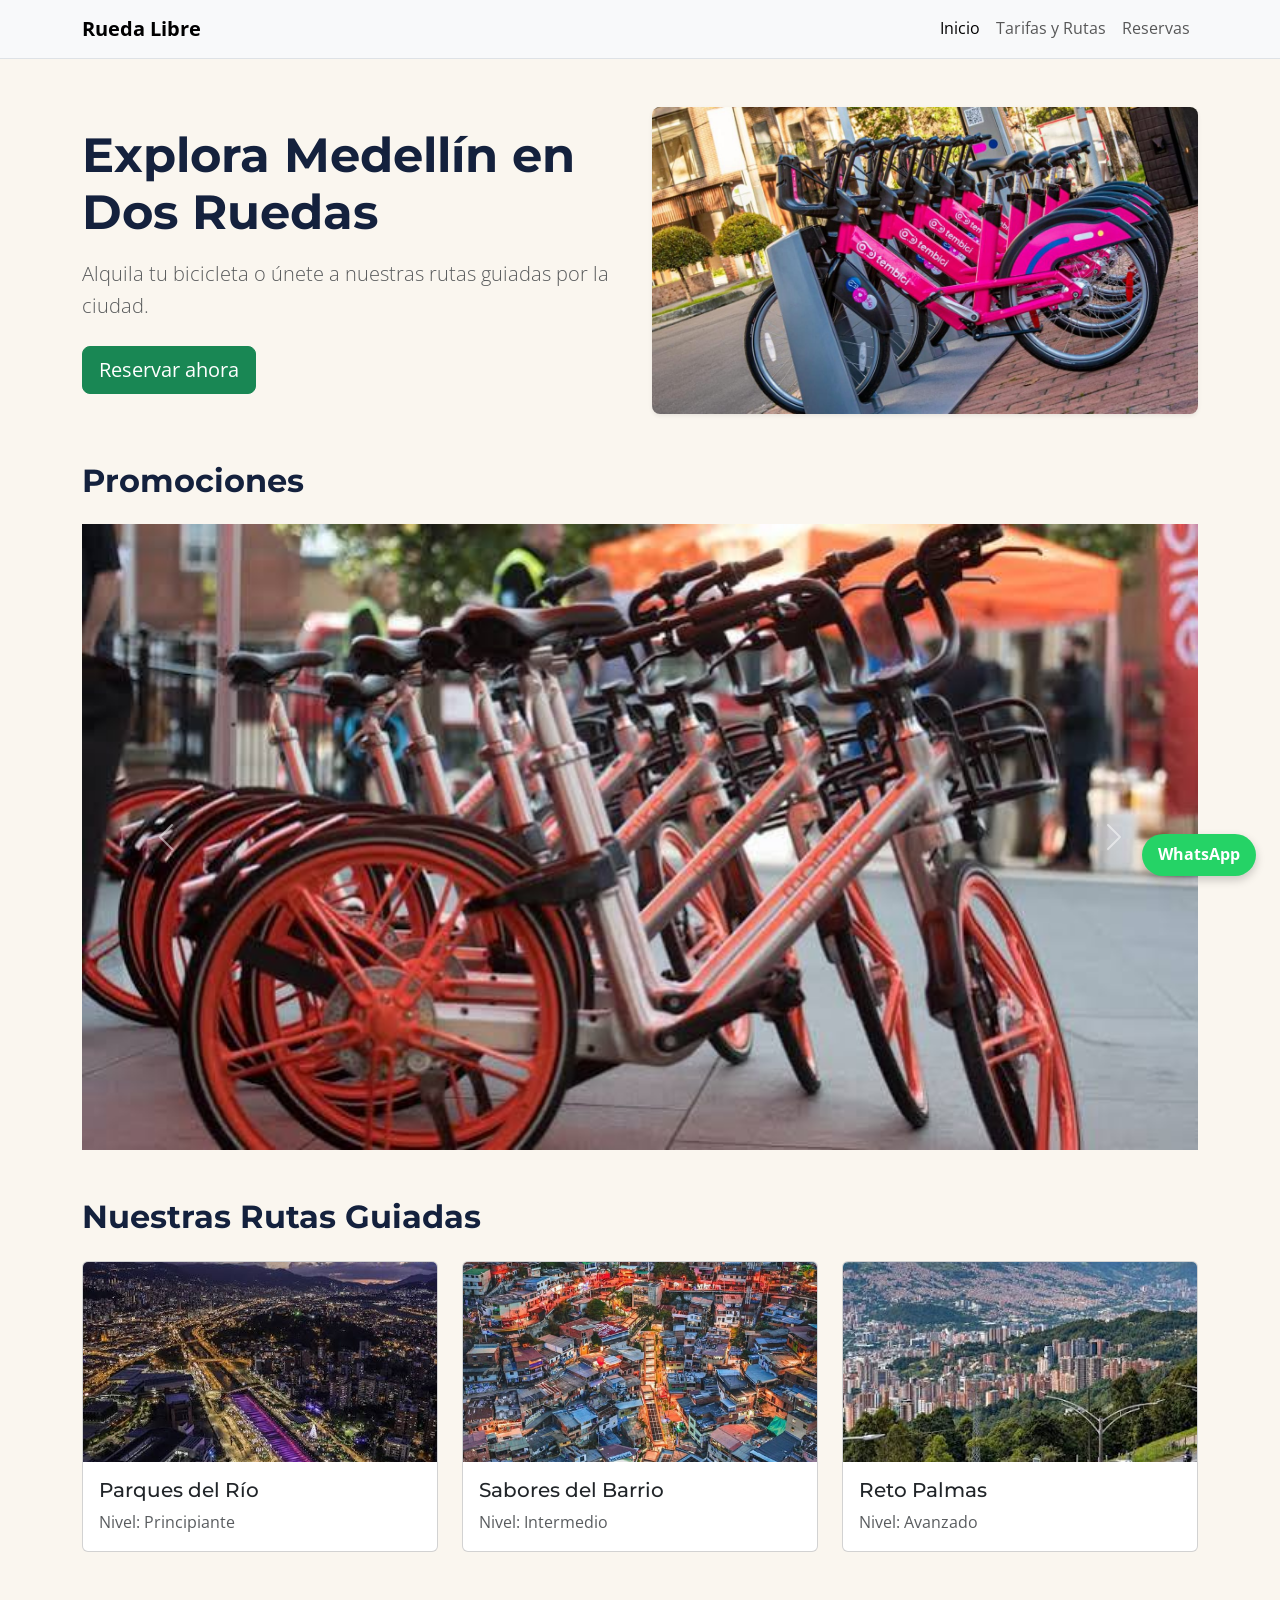
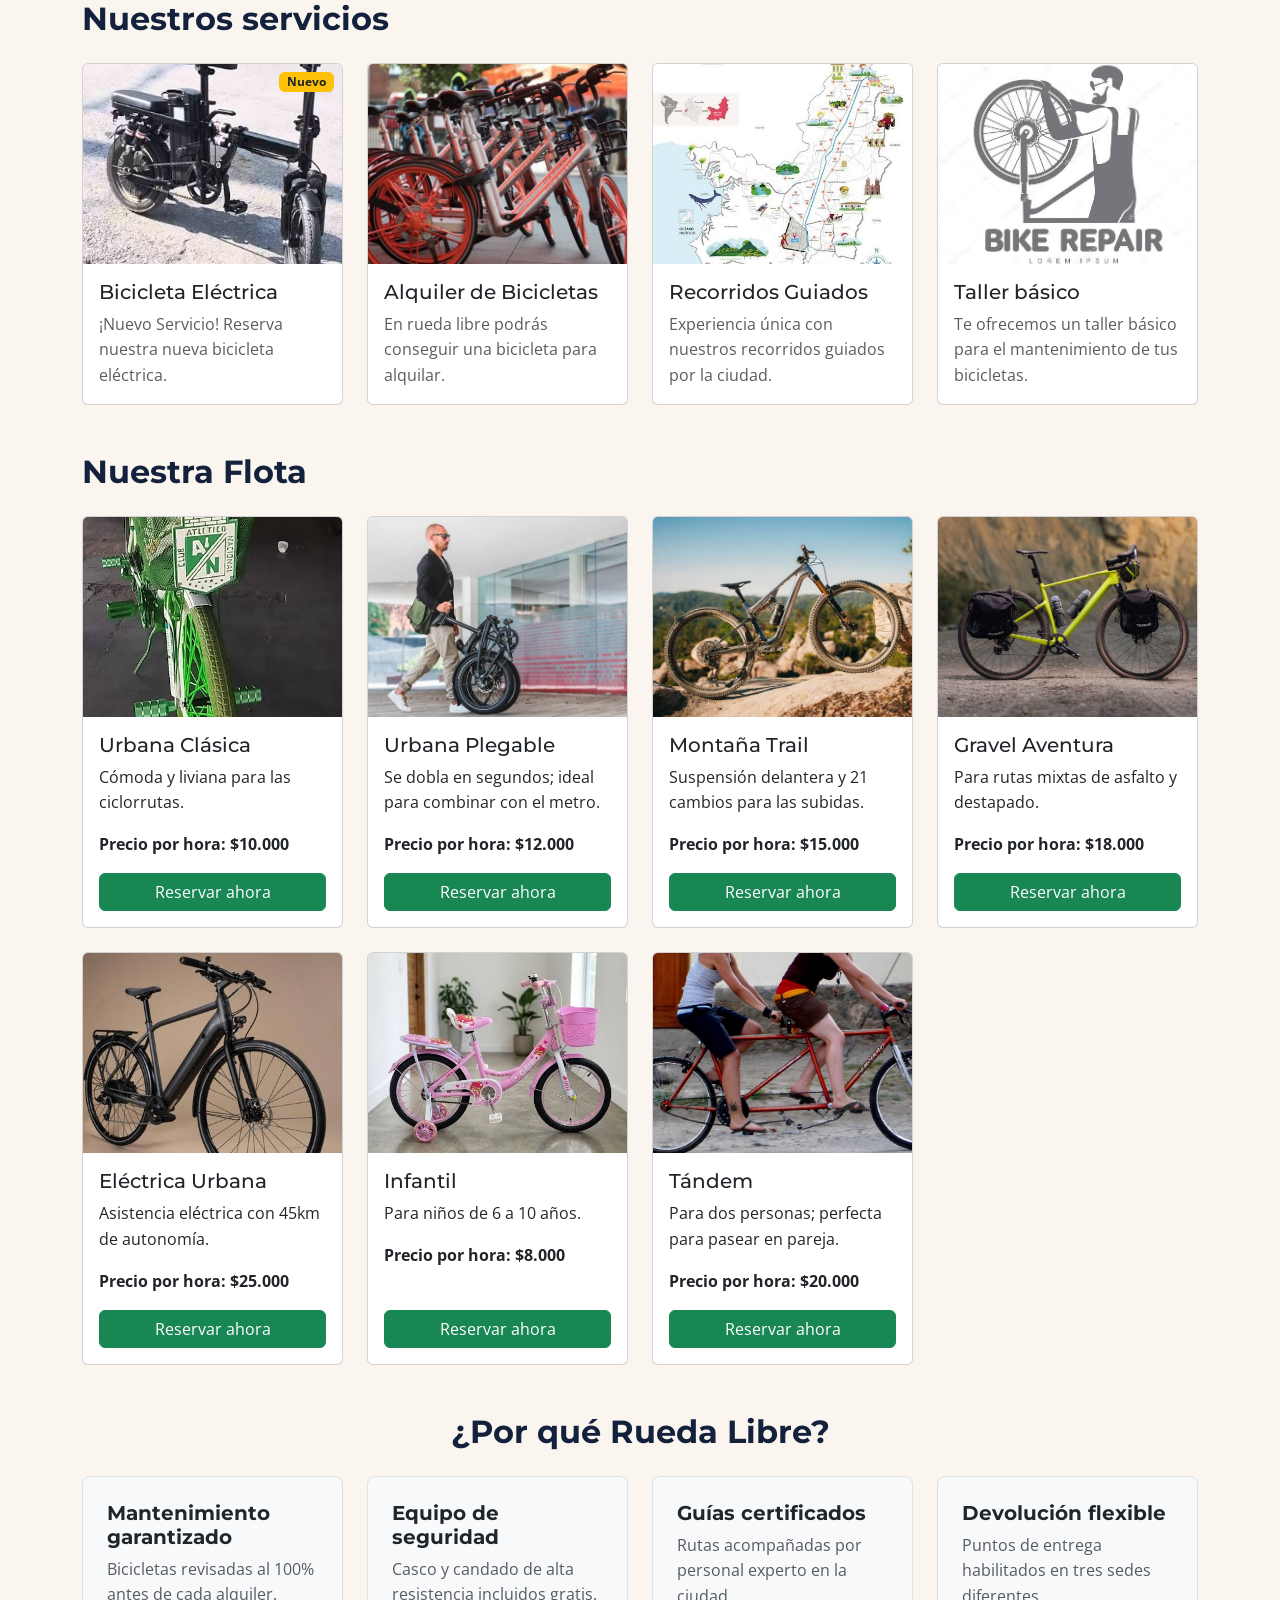
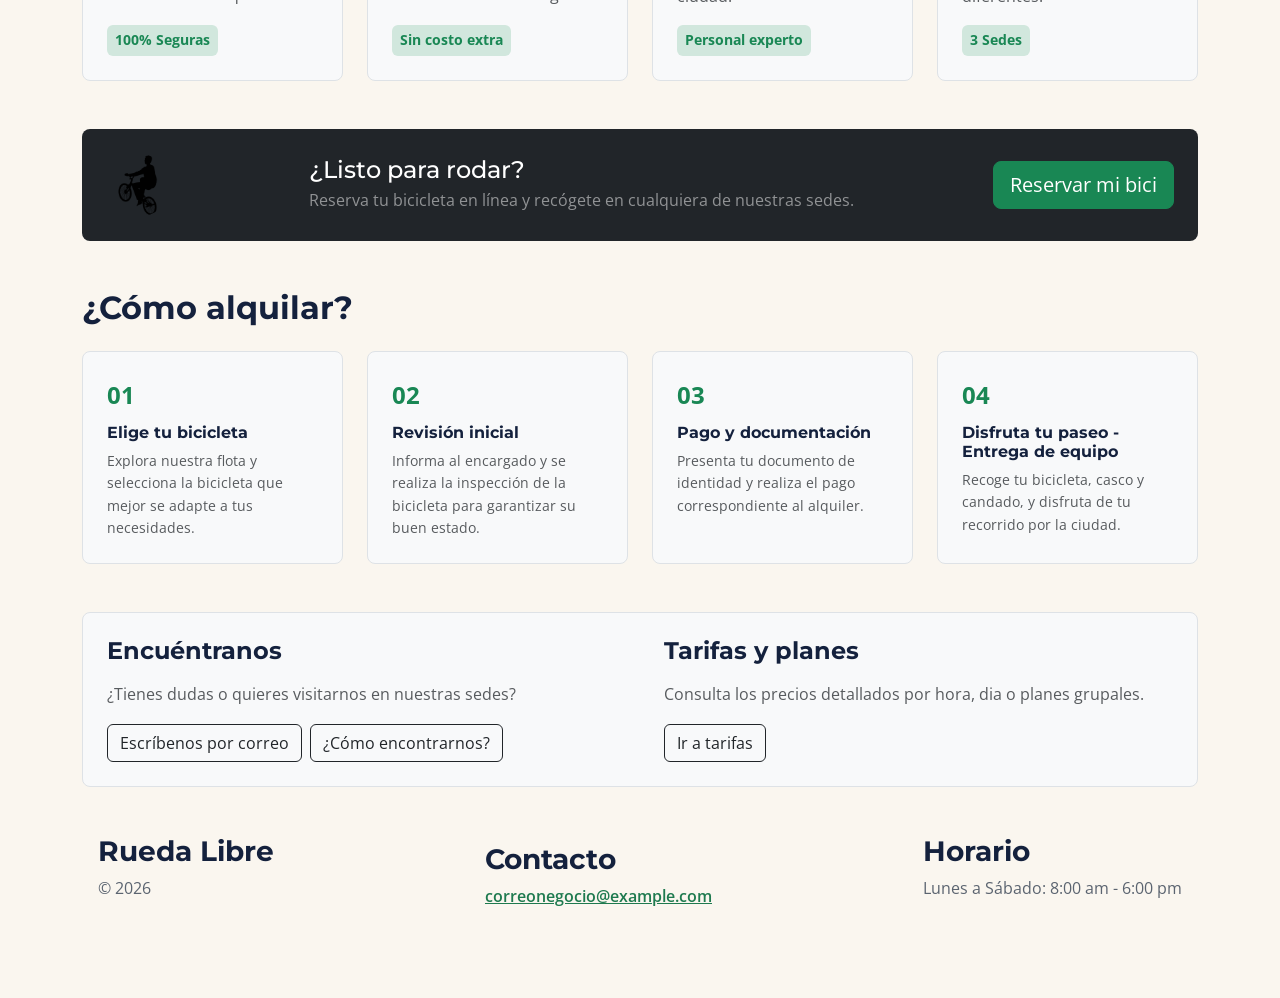
==== commit f5325e89: "Carrusel Promociones" ====
--- a/index.html
+++ b/index.html
@@ -61,6 +61,36 @@
     </section>
 
     <section class="my-5">
+        <h2 class="mb-4">Promociones</h2>
+        <div id="carruselPromos" class="carousel slide" data-bs-ride="carousel">
+          <div class="carousel-inner">
+            <div class="carousel-item active">
+              <img src="img/nombre5.jpg" class="d-block w-100" alt="Martes 2x1 en bicicletas urbanas">
+            </div>
+            <div class="carousel-item">
+              <img src="img/nombre12.jpg" class="d-block w-100" alt="20 % de descuento en eléctricas de lunes a jueves">
+            </div>
+            <div class="carousel-item">
+              <img src="img/nombre2.jpg" class="d-block w-100" alt="Si cumples años, el recorrido guiado es gratis">
+            </div>
+          </div>
+
+          <button class="carousel-control-prev" type="button"
+                  data-bs-target="#carruselPromos" data-bs-slide="prev">
+            <span class="carousel-control-prev-icon" aria-hidden="true"></span>
+            <span class="visually-hidden">Anterior</span>
+          </button>
+          <button class="carousel-control-next" type="button"
+                  data-bs-target="#carruselPromos" data-bs-slide="next">
+            <span class="carousel-control-next-icon" aria-hidden="true"></span>
+            <span class="visually-hidden">Siguiente</span>
+          </button>
+        </div>
+      </section>
+
+    
+
+    <section class="my-5">
       <h2 class="mb-4">Nuestras Rutas Guiadas</h2>
       <div class="row g-4">
         <article class="col-12 col-md-4">
@@ -204,7 +234,7 @@
           <div class="card h-100">
             <img src="img/nombre11.jpg" class="card-img-top object-fit-cover" style="height: 200px"
               alt="Bicicleta Gravel" />
-            <div class="card-body    flex-column justify-content-between">
+            <div class="card-body d-flex flex-column justify-content-between">
               <div>
                 <h3 class="card-title h5">Gravel Aventura</h3>
                 <p class="card-text">Para rutas mixtas de asfalto y destapado.</p>
--- a/css/styles.css
+++ b/css/styles.css
@@ -242,6 +242,16 @@
   margin-top: var(--espacio-sm);
 }
 
+.carousel-control-prev:hover,
+.carousel-control-next:hover {
+  background-color: transparent;
+}
+
+.carousel-control-prev:focus-visible,
+.carousel-control-next:focus-visible {
+  outline: 3px solid var(--naranja-pedal);
+  outline-offset: -6px;
+}
 
 
 @media (min-width: 768px) {
@@ -262,4 +272,4 @@
     justify-content: space-around;
     text-align: left;
   }
-}+}
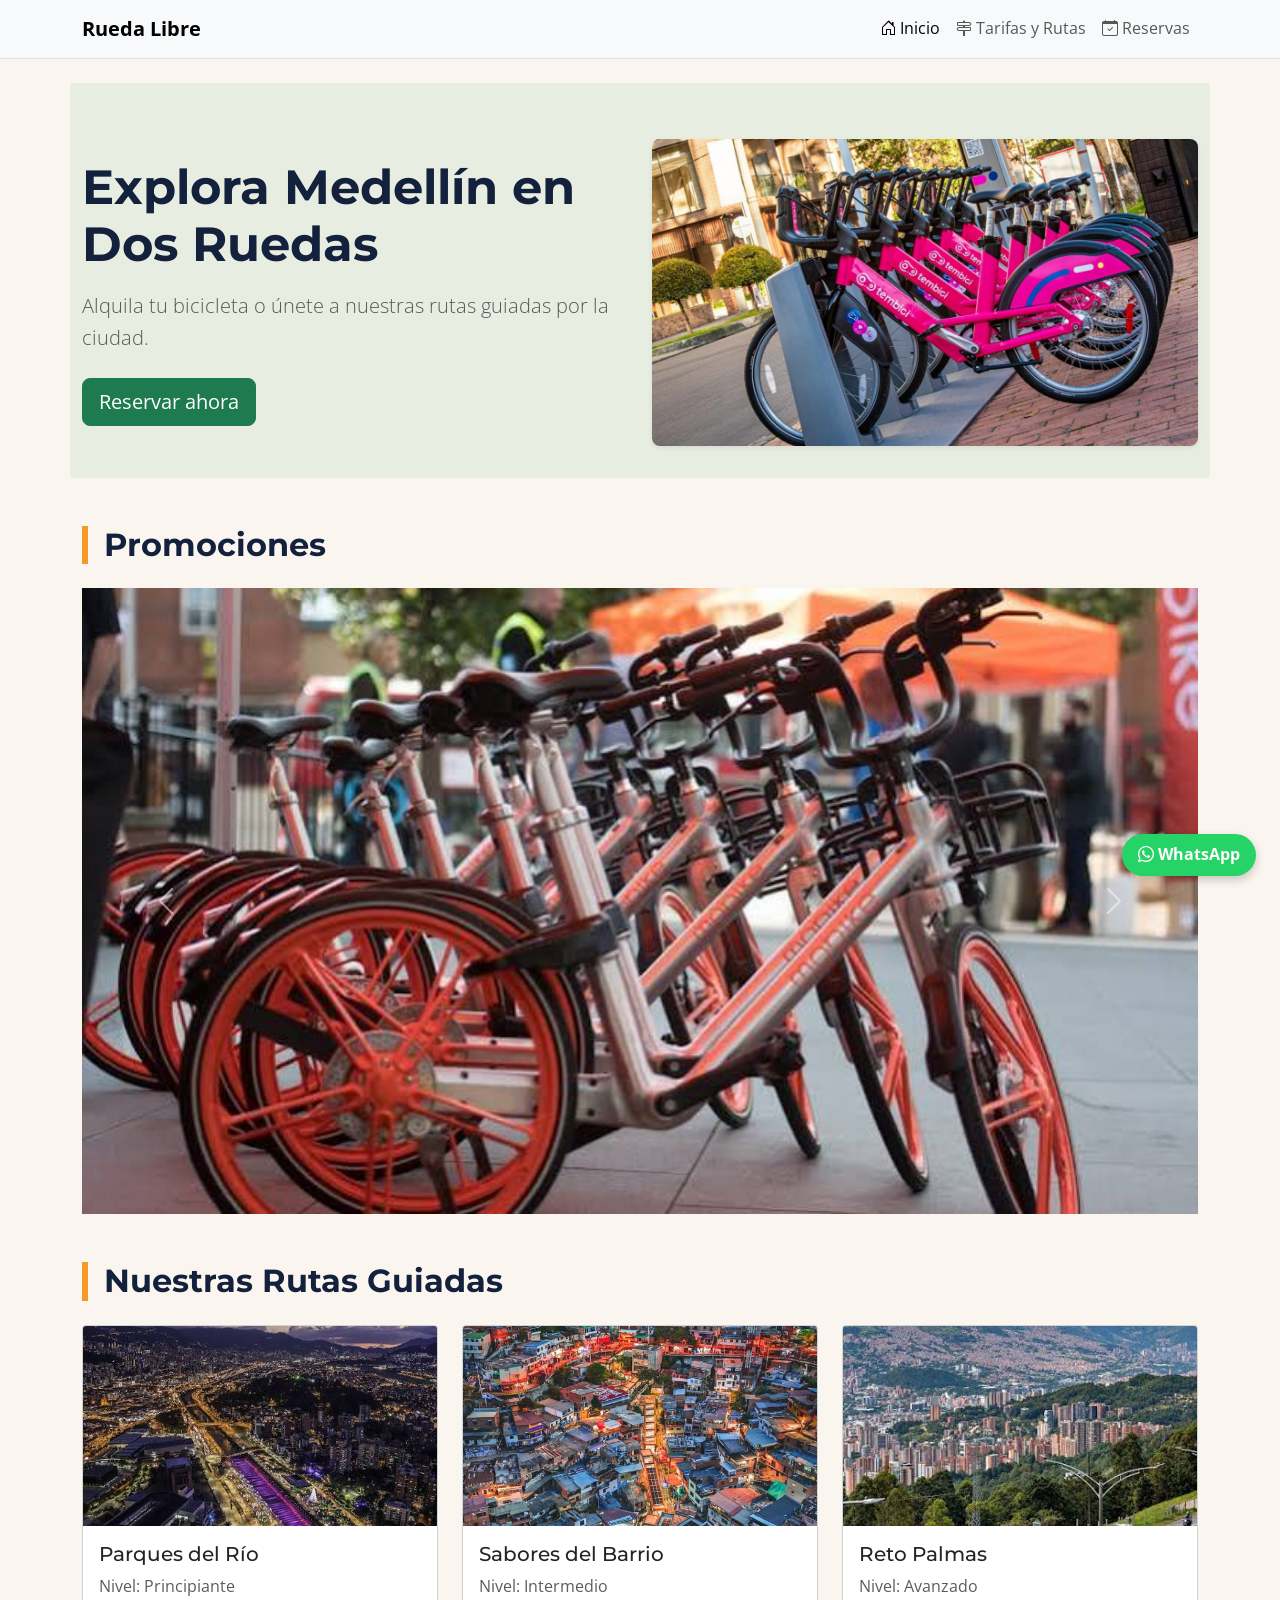
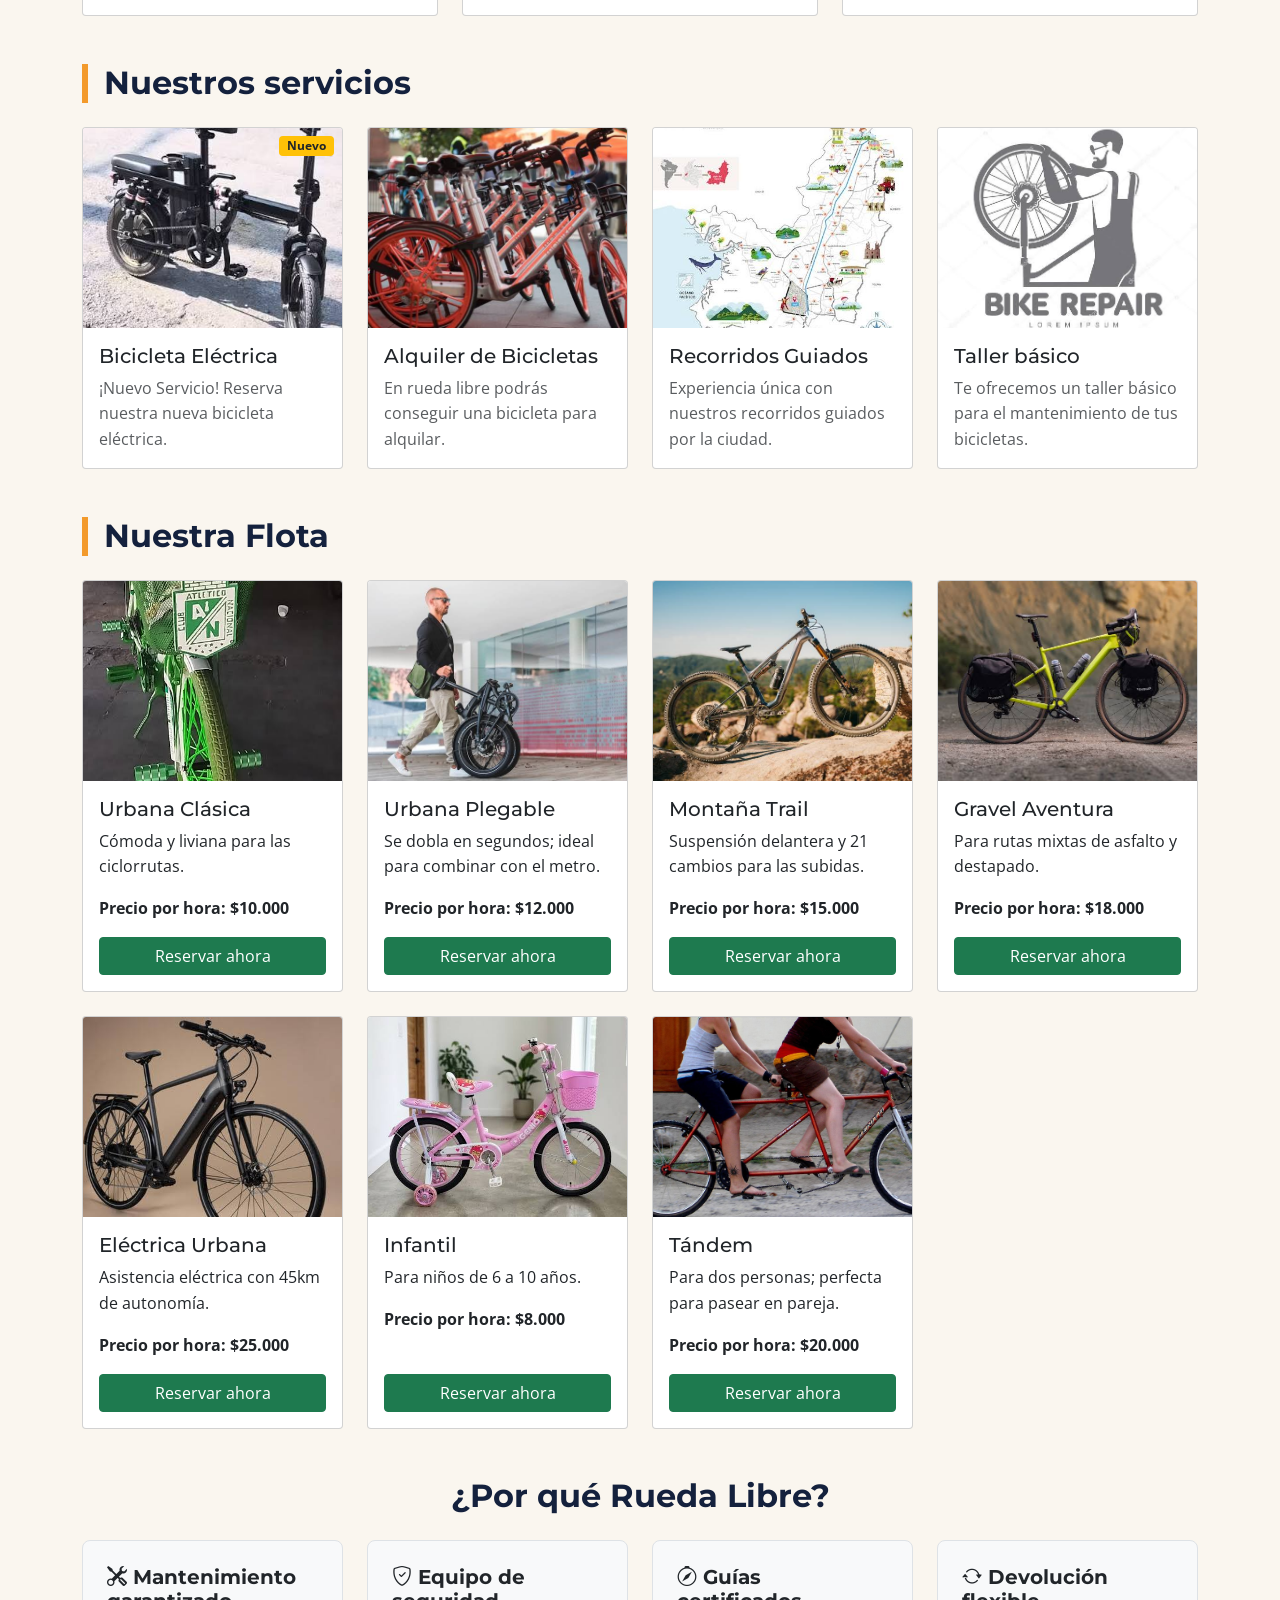
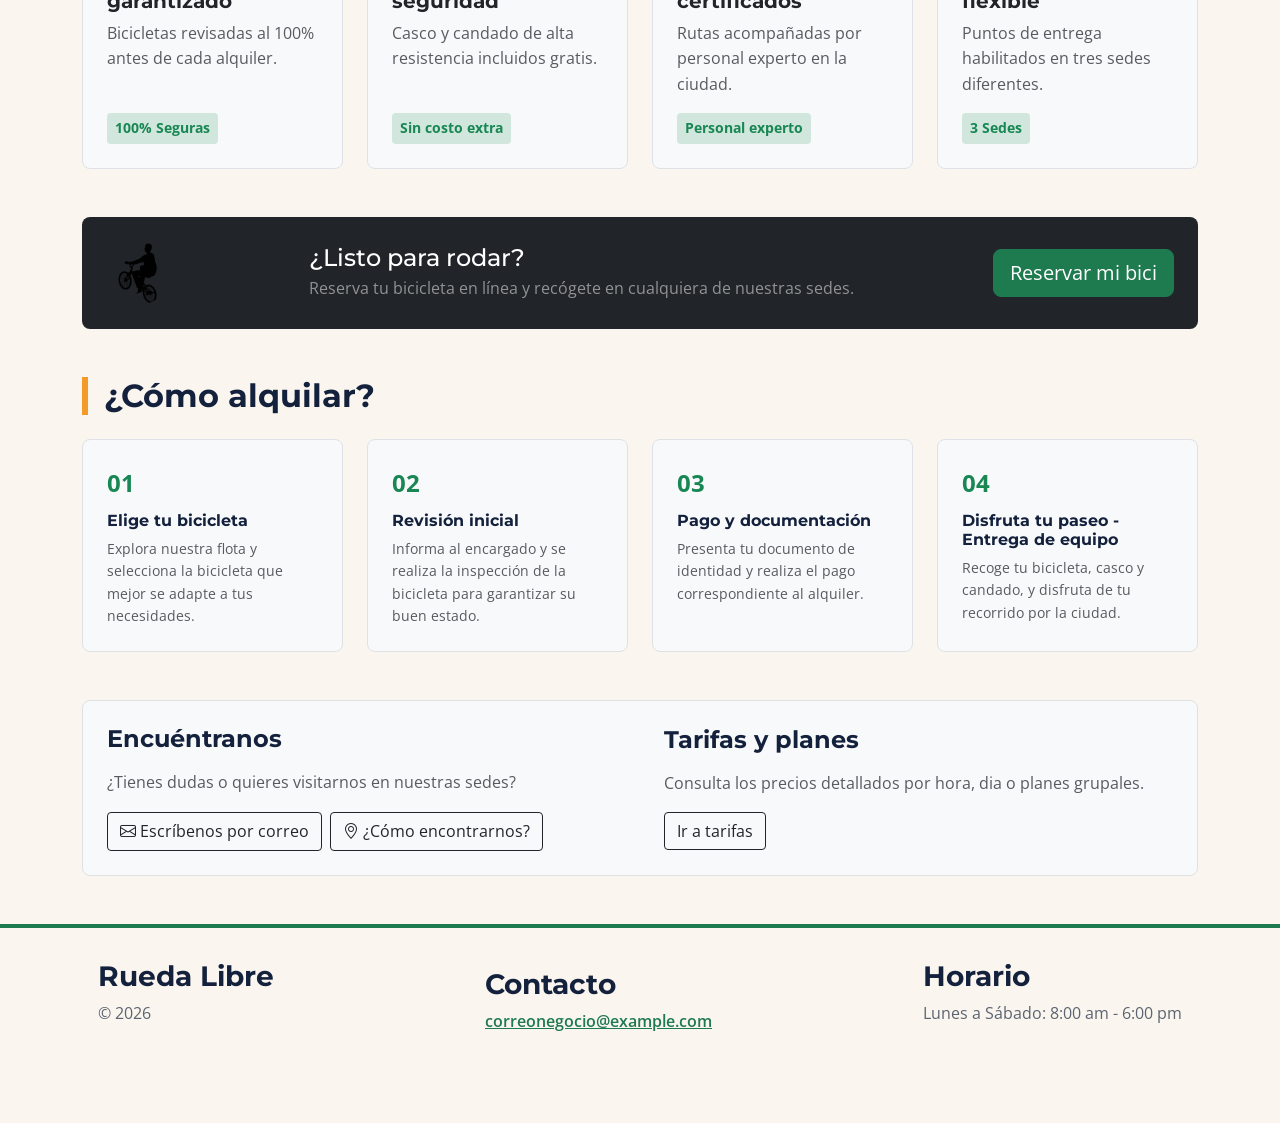
==== commit 336162ea: "Rueda Libre V2.0 Lanzamiento" ====
--- a/index.html
+++ b/index.html
@@ -1,477 +1,669 @@
 <!doctype html>
 <html lang="es">
-
-<head>
-  <meta charset="UTF-8" />
-  <meta name="viewport" content="width=device-width, initial-scale=1.0" />
-  <meta name="description" content="En este sitio podrás encontrar todo tipo de bicicletas" />
-  <title>Rueda Libre | Alquiler de bicicletas en Medellín</title>
-
-  <link rel="preconnect" href="https://fonts.googleapis.com" />
-  <link rel="preconnect" href="https://fonts.gstatic.com" crossorigin />
-  <link
-    href="https://fonts.googleapis.com/css2?family=Montserrat:ital,wght@0,100..900;1,100..900&family=Open+Sans:ital,wght@0,300..800;1,300..800&display=swap"
-    rel="stylesheet" />
-  <link href="https://cdn.jsdelivr.net/npm/bootstrap@5.3.3/dist/css/bootstrap.min.css" rel="stylesheet"
-    integrity="sha384-QWTKZyjpPEjISv5WaRU9OFeRpok6YctnYmDr5pNlyT2bRjXh0JMhjY6hW+ALEwIH" crossorigin="anonymous" />
-  <link rel="stylesheet" href="css/styles.css" />
-</head>
-
-<body>
-
-  <header>
-    <nav class="navbar navbar-expand-lg bg-body-tertiary border-bottom">
-      <div class="container">
-        <h1 class="fs-5 m-0">
-          <a class="navbar-brand fw-bold" href="index.html">Rueda Libre</a>
-        </h1>
-        <button class="navbar-toggler" type="button" data-bs-toggle="collapse" data-bs-target="#menuPrincipal"
-          aria-controls="menuPrincipal" aria-expanded="false" aria-label="Abrir menú de navegación">
-          <span class="navbar-toggler-icon"></span>
-        </button>
-        <div class="collapse navbar-collapse" id="menuPrincipal">
-          <ul class="navbar-nav ms-auto">
-            <li class="nav-item">
-              <a class="nav-link active" aria-current="page" href="index.html">Inicio</a>
-            </li>
-            <li class="nav-item">
-              <a class="nav-link" href="paginas/tarifas.html">Tarifas y Rutas</a>
-            </li>
-            <li class="nav-item">
-              <a class="nav-link" href="paginas/reservas.html">Reservas</a>
-            </li>
-          </ul>
-        </div>
-      </div>
-    </nav>
-  </header>
-
-  <main class="container my-4">
-    <section class="row align-items-center g-4 my-4">
-      <div class="col-12 col-md-6">
-        <h2 class="display-5 fw-bold mb-3">Explora Medellín en Dos Ruedas</h2>
-        <p class="lead text-body-secondary mb-4">
-          Alquila tu bicicleta o únete a nuestras rutas guiadas por la ciudad.
-        </p>
-        <a href="paginas/reservas.html" class="btn btn-success btn-lg">Reservar ahora</a>
-      </div>
-      <div class="col-12 col-md-6">
-        <img src="img/portada.jpeg" alt="Portada Rueda Libre" class="img-fluid rounded-3 shadow-sm" />
-      </div>
-    </section>
-
-    <section class="my-5">
-        <h2 class="mb-4">Promociones</h2>
+  <head>
+    <meta charset="UTF-8" />
+    <meta name="viewport" content="width=device-width, initial-scale=1.0" />
+    <meta
+      name="description"
+      content="En este sitio podrás encontrar todo tipo de bicicletas"
+    />
+    <title>Rueda Libre | Alquiler de bicicletas en Medellín</title>
+
+    <link rel="preconnect" href="https://fonts.googleapis.com" />
+    <link rel="preconnect" href="https://fonts.gstatic.com" crossorigin />
+    <link
+      href="https://fonts.googleapis.com/css2?family=Montserrat:ital,wght@0,100..900;1,100..900&family=Open+Sans:ital,wght@0,300..800;1,300..800&display=swap"
+      rel="stylesheet"
+    />
+    <link
+      href="https://cdn.jsdelivr.net/npm/bootstrap@5.3.3/dist/css/bootstrap.min.css"
+      rel="stylesheet"
+      integrity="sha384-QWTKZyjpPEjISv5WaRU9OFeRpok6YctnYmDr5pNlyT2bRjXh0JMhjY6hW+ALEwIH"
+      crossorigin="anonymous"
+    />
+    <link
+      href="https://cdn.jsdelivr.net/npm/bootstrap-icons@1.13.1/font/bootstrap-icons.min.css"
+      rel="stylesheet"
+    />
+    <link rel="stylesheet" href="css/styles.css" />
+  </head>
+
+  <body>
+    <header>
+      <nav class="navbar navbar-expand-lg bg-body-tertiary border-bottom">
+        <div class="container">
+          <h1 class="fs-5 m-0">
+            <a class="navbar-brand fw-bold" href="index.html">Rueda Libre</a>
+          </h1>
+          <button
+            class="navbar-toggler"
+            type="button"
+            data-bs-toggle="collapse"
+            data-bs-target="#menuPrincipal"
+            aria-controls="menuPrincipal"
+            aria-expanded="false"
+            aria-label="Abrir menú de navegación"
+          >
+            <span class="navbar-toggler-icon"></span>
+          </button>
+          <div class="collapse navbar-collapse" id="menuPrincipal">
+            <ul class="navbar-nav ms-auto">
+              <li class="nav-item">
+                <a class="nav-link active" aria-current="page" href="index.html"
+                  ><i class="bi bi-house-door" aria-hidden="true"></i> Inicio</a
+                >
+              </li>
+              <li class="nav-item">
+                <a class="nav-link" href="paginas/tarifas.html"
+                  ><i class="bi bi-signpost-2" aria-hidden="true"></i> Tarifas y
+                  Rutas</a
+                >
+              </li>
+              <li class="nav-item">
+                <a class="nav-link" href="paginas/reservas.html"
+                  ><i class="bi bi-calendar-check" aria-hidden="true"></i>
+                  Reservas</a
+                >
+              </li>
+            </ul>
+          </div>
+        </div>
+      </nav>
+    </header>
+
+    <main class="container my-4">
+      <section class="portada row align-items-center g-4 my-4">
+        <div class="col-12 col-md-6">
+          <h2 class="display-5 fw-bold mb-3">Explora Medellín en Dos Ruedas</h2>
+          <p class="lead text-body-secondary mb-4">
+            Alquila tu bicicleta o únete a nuestras rutas guiadas por la ciudad.
+          </p>
+          <a href="paginas/reservas.html" class="btn btn-primary btn-lg"
+            >Reservar ahora</a
+          >
+        </div>
+        <div class="col-12 col-md-6">
+          <img
+            src="img/portada.jpeg"
+            alt="Portada Rueda Libre"
+            class="img-fluid rounded-3 shadow-sm"
+          />
+        </div>
+      </section>
+
+      <section class="my-5">
+        <h2 class="titulo-seccion mb-4">Promociones</h2>
         <div id="carruselPromos" class="carousel slide" data-bs-ride="carousel">
           <div class="carousel-inner">
             <div class="carousel-item active">
-              <img src="img/nombre5.jpg" class="d-block w-100" alt="Martes 2x1 en bicicletas urbanas">
+              <img
+                src="img/nombre5.jpg"
+                class="d-block w-100"
+                alt="Martes 2x1 en bicicletas urbanas"
+              />
             </div>
             <div class="carousel-item">
-              <img src="img/nombre12.jpg" class="d-block w-100" alt="20 % de descuento en eléctricas de lunes a jueves">
+              <img
+                src="img/nombre12.jpg"
+                class="d-block w-100"
+                alt="20 % de descuento en eléctricas de lunes a jueves"
+              />
             </div>
             <div class="carousel-item">
-              <img src="img/nombre2.jpg" class="d-block w-100" alt="Si cumples años, el recorrido guiado es gratis">
+              <img
+                src="img/nombre2.jpg"
+                class="d-block w-100"
+                alt="Si cumples años, el recorrido guiado es gratis"
+              />
             </div>
           </div>
 
-          <button class="carousel-control-prev" type="button"
-                  data-bs-target="#carruselPromos" data-bs-slide="prev">
+          <button
+            class="carousel-control-prev"
+            type="button"
+            data-bs-target="#carruselPromos"
+            data-bs-slide="prev"
+          >
             <span class="carousel-control-prev-icon" aria-hidden="true"></span>
             <span class="visually-hidden">Anterior</span>
           </button>
-          <button class="carousel-control-next" type="button"
-                  data-bs-target="#carruselPromos" data-bs-slide="next">
+          <button
+            class="carousel-control-next"
+            type="button"
+            data-bs-target="#carruselPromos"
+            data-bs-slide="next"
+          >
             <span class="carousel-control-next-icon" aria-hidden="true"></span>
             <span class="visually-hidden">Siguiente</span>
           </button>
         </div>
       </section>
 
-    
-
-    <section class="my-5">
-      <h2 class="mb-4">Nuestras Rutas Guiadas</h2>
-      <div class="row g-4">
-        <article class="col-12 col-md-4">
-          <div class="card h-100">
-            <img src="img/ruta1.jpg" class="card-img-top object-fit-cover" style="height: 200px"
-              alt="Ruta Parques del Río" />
-            <div class="card-body">
-              <h3 class="card-title h5">Parques del Río</h3>
-              <p class="card-text text-body-secondary">Nivel: Principiante</p>
+      <section class="my-5">
+        <h2 class="titulo-seccion mb-4">Nuestras Rutas Guiadas</h2>
+        <div class="row g-4">
+          <article class="col-12 col-md-4">
+            <div class="card h-100">
+              <img
+                src="img/ruta1.jpg"
+                class="card-img-top object-fit-cover"
+                style="height: 200px"
+                alt="Ruta Parques del Río"
+              />
+              <div class="card-body">
+                <h3 class="card-title h5">Parques del Río</h3>
+                <p class="card-text text-body-secondary">Nivel: Principiante</p>
+              </div>
+            </div>
+          </article>
+
+          <article class="col-12 col-md-4">
+            <div class="card h-100">
+              <img
+                src="img/ruta2.jpg"
+                class="card-img-top object-fit-cover"
+                style="height: 200px"
+                alt="Ruta Sabores del Barrio"
+              />
+              <div class="card-body">
+                <h3 class="card-title h5">Sabores del Barrio</h3>
+                <p class="card-text text-body-secondary">Nivel: Intermedio</p>
+              </div>
+            </div>
+          </article>
+
+          <article class="col-12 col-md-4">
+            <div class="card h-100">
+              <img
+                src="img/ruta3.jpg"
+                class="card-img-top object-fit-cover"
+                style="height: 200px"
+                alt="Ruta Reto Palmas"
+              />
+              <div class="card-body">
+                <h3 class="card-title h5">Reto Palmas</h3>
+                <p class="card-text text-body-secondary">Nivel: Avanzado</p>
+              </div>
+            </div>
+          </article>
+        </div>
+      </section>
+
+      <section class="my-5">
+        <h2 class="titulo-seccion mb-4">Nuestros servicios</h2>
+        <div class="row g-4">
+          <article class="col-12 col-md-6 col-lg-3">
+            <div class="card h-100 position-relative">
+              <span
+                class="position-absolute top-0 end-0 m-2 badge bg-warning text-dark"
+                >Nuevo</span
+              >
+              <img
+                src="img/nombre4.jpg"
+                class="card-img-top object-fit-cover"
+                style="height: 200px"
+                alt="Bicicleta Eléctrica"
+              />
+              <div class="card-body">
+                <h3 class="card-title h5">Bicicleta Eléctrica</h3>
+                <p class="card-text text-body-secondary">
+                  ¡Nuevo Servicio! Reserva nuestra nueva bicicleta eléctrica.
+                </p>
+              </div>
+            </div>
+          </article>
+
+          <article class="col-12 col-md-6 col-lg-3">
+            <div class="card h-100">
+              <img
+                src="img/nombre5.jpg"
+                class="card-img-top object-fit-cover"
+                style="height: 200px"
+                alt="Alquiler de Bicicletas"
+              />
+              <div class="card-body">
+                <h3 class="card-title h5">Alquiler de Bicicletas</h3>
+                <p class="card-text text-body-secondary">
+                  En rueda libre podrás conseguir una bicicleta para alquilar.
+                </p>
+              </div>
+            </div>
+          </article>
+
+          <article class="col-12 col-md-6 col-lg-3">
+            <div class="card h-100">
+              <img
+                src="img/nombre6.jpg"
+                class="card-img-top object-fit-cover"
+                style="height: 200px"
+                alt="Recorridos Guiados"
+              />
+              <div class="card-body">
+                <h3 class="card-title h5">Recorridos Guiados</h3>
+                <p class="card-text text-body-secondary">
+                  Experiencia única con nuestros recorridos guiados por la
+                  ciudad.
+                </p>
+              </div>
+            </div>
+          </article>
+
+          <article class="col-12 col-md-6 col-lg-3">
+            <div class="card h-100">
+              <img
+                src="img/nombre7.jpg"
+                class="card-img-top object-fit-cover"
+                style="height: 200px"
+                alt="Taller básico de Bicicletas"
+              />
+              <div class="card-body">
+                <h3 class="card-title h5">Taller básico</h3>
+                <p class="card-text text-body-secondary">
+                  Te ofrecemos un taller básico para el mantenimiento de tus
+                  bicicletas.
+                </p>
+              </div>
+            </div>
+          </article>
+        </div>
+      </section>
+
+      <section class="my-5">
+        <h2 class="titulo-seccion mb-4">Nuestra Flota</h2>
+        <div class="row g-4">
+          <article class="col-12 col-sm-6 col-lg-4 col-xl-3">
+            <div class="card h-100">
+              <img
+                src="img/nombre8.jpg"
+                class="card-img-top object-fit-cover"
+                style="height: 200px"
+                alt="Bicicleta Urbana Clásica"
+              />
+              <div class="card-body d-flex flex-column justify-content-between">
+                <div>
+                  <h3 class="card-title h5">Urbana Clásica</h3>
+                  <p class="card-text">
+                    Cómoda y liviana para las ciclorrutas.
+                  </p>
+                  <p class="fw-bold">Precio por hora: $10.000</p>
+                </div>
+                <a href="paginas/reservas.html" class="btn btn-primary"
+                  >Reservar ahora</a
+                >
+              </div>
+            </div>
+          </article>
+
+          <article class="col-12 col-sm-6 col-lg-4 col-xl-3">
+            <div class="card h-100">
+              <img
+                src="img/nombre9.jpg"
+                class="card-img-top object-fit-cover"
+                style="height: 200px"
+                alt="Bicicleta Plegable"
+              />
+              <div class="card-body d-flex flex-column justify-content-between">
+                <div>
+                  <h3 class="card-title h5">Urbana Plegable</h3>
+                  <p class="card-text">
+                    Se dobla en segundos; ideal para combinar con el metro.
+                  </p>
+                  <p class="fw-bold">Precio por hora: $12.000</p>
+                </div>
+                <a href="paginas/reservas.html" class="btn btn-primary"
+                  >Reservar ahora</a
+                >
+              </div>
+            </div>
+          </article>
+
+          <article class="col-12 col-sm-6 col-lg-4 col-xl-3">
+            <div class="card h-100">
+              <img
+                src="img/nombre10.jpg"
+                class="card-img-top object-fit-cover"
+                style="height: 200px"
+                alt="Bicicleta de Montaña"
+              />
+              <div class="card-body d-flex flex-column justify-content-between">
+                <div>
+                  <h3 class="card-title h5">Montaña Trail</h3>
+                  <p class="card-text">
+                    Suspensión delantera y 21 cambios para las subidas.
+                  </p>
+                  <p class="fw-bold">Precio por hora: $15.000</p>
+                </div>
+                <a href="paginas/reservas.html" class="btn btn-primary"
+                  >Reservar ahora</a
+                >
+              </div>
+            </div>
+          </article>
+
+          <article class="col-12 col-sm-6 col-lg-4 col-xl-3">
+            <div class="card h-100">
+              <img
+                src="img/nombre11.jpg"
+                class="card-img-top object-fit-cover"
+                style="height: 200px"
+                alt="Bicicleta Gravel"
+              />
+              <div class="card-body d-flex flex-column justify-content-between">
+                <div>
+                  <h3 class="card-title h5">Gravel Aventura</h3>
+                  <p class="card-text">
+                    Para rutas mixtas de asfalto y destapado.
+                  </p>
+                  <p class="fw-bold">Precio por hora: $18.000</p>
+                </div>
+                <a href="paginas/reservas.html" class="btn btn-primary"
+                  >Reservar ahora</a
+                >
+              </div>
+            </div>
+          </article>
+
+          <article class="col-12 col-sm-6 col-lg-4 col-xl-3">
+            <div class="card h-100">
+              <img
+                src="img/nombre12.jpg"
+                class="card-img-top object-fit-cover"
+                style="height: 200px"
+                alt="Bicicleta Eléctrica"
+              />
+              <div class="card-body d-flex flex-column justify-content-between">
+                <div>
+                  <h3 class="card-title h5">Eléctrica Urbana</h3>
+                  <p class="card-text">
+                    Asistencia eléctrica con 45km de autonomía.
+                  </p>
+                  <p class="fw-bold">Precio por hora: $25.000</p>
+                </div>
+                <a href="paginas/reservas.html" class="btn btn-primary"
+                  >Reservar ahora</a
+                >
+              </div>
+            </div>
+          </article>
+
+          <article class="col-12 col-sm-6 col-lg-4 col-xl-3">
+            <div class="card h-100">
+              <img
+                src="img/nombre13.jpg"
+                class="card-img-top object-fit-cover"
+                style="height: 200px"
+                alt="Bicicleta Infantil"
+              />
+              <div class="card-body d-flex flex-column justify-content-between">
+                <div>
+                  <h3 class="card-title h5">Infantil</h3>
+                  <p class="card-text">Para niños de 6 a 10 años.</p>
+                  <p class="fw-bold">Precio por hora: $8.000</p>
+                </div>
+                <a href="paginas/reservas.html" class="btn btn-primary"
+                  >Reservar ahora</a
+                >
+              </div>
+            </div>
+          </article>
+
+          <article class="col-12 col-sm-6 col-lg-4 col-xl-3">
+            <div class="card h-100">
+              <img
+                src="img/nombre14.jpg"
+                class="card-img-top object-fit-cover"
+                style="height: 200px"
+                alt="Bicicleta Tándem"
+              />
+              <div class="card-body d-flex flex-column justify-content-between">
+                <div>
+                  <h3 class="card-title h5">Tándem</h3>
+                  <p class="card-text">
+                    Para dos personas; perfecta para pasear en pareja.
+                  </p>
+                  <p class="fw-bold">Precio por hora: $20.000</p>
+                </div>
+                <a href="paginas/reservas.html" class="btn btn-primary"
+                  >Reservar ahora</a
+                >
+              </div>
+            </div>
+          </article>
+        </div>
+      </section>
+
+      <section class="my-5">
+        <h2 class="text-center mb-4">¿Por qué Rueda Libre?</h2>
+
+        <div class="row g-4">
+          <article class="col-12 col-md-6 col-lg-3">
+            <div
+              class="p-4 border rounded-3 bg-body-tertiary h-100 d-flex flex-column justify-content-between"
+            >
+              <div>
+                <h3 class="fs-5 fw-bold text-dark mb-2">
+                  <i class="bi bi-tools" aria-hidden="true"></i> Mantenimiento
+                  garantizado
+                </h3>
+                <p class="text-body-secondary mb-3">
+                  Bicicletas revisadas al 100% antes de cada alquiler.
+                </p>
+              </div>
+              <div>
+                <span
+                  class="d-inline-block bg-success-subtle text-success fw-bold px-2 py-1 rounded small"
+                  >100% Seguras</span
+                >
+              </div>
+            </div>
+          </article>
+
+          <article class="col-12 col-md-6 col-lg-3">
+            <div
+              class="p-4 border rounded-3 bg-body-tertiary h-100 d-flex flex-column justify-content-between"
+            >
+              <div>
+                <h3 class="fs-5 fw-bold text-dark mb-2">
+                  <i class="bi bi-shield-check" aria-hidden="true"></i> Equipo
+                  de seguridad
+                </h3>
+                <p class="text-body-secondary mb-3">
+                  Casco y candado de alta resistencia incluidos gratis.
+                </p>
+              </div>
+              <div>
+                <span
+                  class="d-inline-block bg-success-subtle text-success fw-bold px-2 py-1 rounded small"
+                  >Sin costo extra</span
+                >
+              </div>
+            </div>
+          </article>
+
+          <article class="col-12 col-md-6 col-lg-3">
+            <div
+              class="p-4 border rounded-3 bg-body-tertiary h-100 d-flex flex-column justify-content-between"
+            >
+              <div>
+                <h3 class="fs-5 fw-bold text-dark mb-2">
+                  <i class="bi bi-compass" aria-hidden="true"></i> Guías
+                  certificados
+                </h3>
+                <p class="text-body-secondary mb-3">
+                  Rutas acompañadas por personal experto en la ciudad.
+                </p>
+              </div>
+              <div>
+                <span
+                  class="d-inline-block bg-success-subtle text-success fw-bold px-2 py-1 rounded small"
+                  >Personal experto</span
+                >
+              </div>
+            </div>
+          </article>
+
+          <article class="col-12 col-md-6 col-lg-3">
+            <div
+              class="p-4 border rounded-3 bg-body-tertiary h-100 d-flex flex-column justify-content-between"
+            >
+              <div>
+                <h3 class="fs-5 fw-bold text-dark mb-2">
+                  <i class="bi bi-arrow-repeat" aria-hidden="true"></i>
+                  Devolución flexible
+                </h3>
+                <p class="text-body-secondary mb-3">
+                  Puntos de entrega habilitados en tres sedes diferentes.
+                </p>
+              </div>
+              <div>
+                <span
+                  class="d-inline-block bg-success-subtle text-success fw-bold px-2 py-1 rounded small"
+                  >3 Sedes</span
+                >
+              </div>
+            </div>
+          </article>
+        </div>
+      </section>
+
+      <section
+        class="bg-dark text-white p-4 rounded-3 d-flex flex-column flex-md-row justify-content-between align-items-center gap-3 my-5"
+      >
+        <img
+          src="img/logo.png"
+          alt="Logo Rueda Libre"
+          class="d-none d-md-block rounded-circle object-fit-cover"
+          width="64"
+          height="64"
+        />
+
+        <div>
+          <h3 class="h4 mb-1">¿Listo para rodar?</h3>
+          <p class="mb-0 text-white-50">
+            Reserva tu bicicleta en línea y recógete en cualquiera de nuestras
+            sedes.
+          </p>
+        </div>
+
+        <a href="paginas/reservas.html" class="btn btn-primary btn-lg"
+          >Reservar mi bici</a
+        >
+      </section>
+
+      <section class="my-5">
+        <h2 class="titulo-seccion mb-4">¿Cómo alquilar?</h2>
+        <div class="row g-4">
+          <article class="col-12 col-sm-6 col-lg-3">
+            <div class="p-4 border rounded-3 bg-body-tertiary h-100">
+              <span class="fs-4 fw-bold text-success d-block mb-2">01</span>
+              <h3 class="h6 fw-bold mb-2">Elige tu bicicleta</h3>
+              <p class="text-body-secondary small mb-0">
+                Explora nuestra flota y selecciona la bicicleta que mejor se
+                adapte a tus necesidades.
+              </p>
+            </div>
+          </article>
+
+          <article class="col-12 col-sm-6 col-lg-3">
+            <div class="p-4 border rounded-3 bg-body-tertiary h-100">
+              <span class="fs-4 fw-bold text-success d-block mb-2">02</span>
+              <h3 class="h6 fw-bold mb-2">Revisión inicial</h3>
+              <p class="text-body-secondary small mb-0">
+                Informa al encargado y se realiza la inspección de la bicicleta
+                para garantizar su buen estado.
+              </p>
+            </div>
+          </article>
+
+          <article class="col-12 col-sm-6 col-lg-3">
+            <div class="p-4 border rounded-3 bg-body-tertiary h-100">
+              <span class="fs-4 fw-bold text-success d-block mb-2">03</span>
+              <h3 class="h6 fw-bold mb-2">Pago y documentación</h3>
+              <p class="text-body-secondary small mb-0">
+                Presenta tu documento de identidad y realiza el pago
+                correspondiente al alquiler.
+              </p>
+            </div>
+          </article>
+
+          <article class="col-12 col-sm-6 col-lg-3">
+            <div class="p-4 border rounded-3 bg-body-tertiary h-100">
+              <span class="fs-4 fw-bold text-success d-block mb-2">04</span>
+              <h3 class="h6 fw-bold mb-2">
+                Disfruta tu paseo - Entrega de equipo
+              </h3>
+              <p class="text-body-secondary small mb-0">
+                Recoge tu bicicleta, casco y candado, y disfruta de tu recorrido
+                por la ciudad.
+              </p>
+            </div>
+          </article>
+        </div>
+      </section>
+
+      <section class="my-5 p-4 bg-light border rounded-3">
+        <div class="row g-4 align-items-center">
+          <div class="col-12 col-md-6">
+            <h2 id="Encuéntranos" class="h4 fw-bold mb-3">Encuéntranos</h2>
+            <p class="text-body-secondary mb-3">
+              ¿Tienes dudas o quieres visitarnos en nuestras sedes?
+            </p>
+            <div class="d-flex flex-wrap gap-2">
+              <a
+                href="mailto:hola@ruedalibre.example"
+                class="btn btn-outline-dark"
+                ><i class="bi bi-envelope" aria-hidden="true"></i> Escríbenos
+                por correo</a
+              >
+              <a href="#Encuéntranos" class="btn btn-outline-dark"
+                ><i class="bi bi-geo-alt" aria-hidden="true"></i> ¿Cómo
+                encontrarnos?</a
+              >
             </div>
           </div>
-        </article>
-
-        <article class="col-12 col-md-4">
-          <div class="card h-100">
-            <img src="img/ruta2.jpg" class="card-img-top object-fit-cover" style="height: 200px"
-              alt="Ruta Sabores del Barrio" />
-            <div class="card-body">
-              <h3 class="card-title h5">Sabores del Barrio</h3>
-              <p class="card-text text-body-secondary">Nivel: Intermedio</p>
-            </div>
+
+          <div class="col-12 col-md-6 ps-md-4">
+            <h2 id="tarifas" class="h4 fw-bold mb-3">Tarifas y planes</h2>
+            <p class="text-body-secondary mb-3">
+              Consulta los precios detallados por hora, dia o planes grupales.
+            </p>
+            <a href="paginas/tarifas.html" class="btn btn-outline-dark"
+              >Ir a tarifas</a
+            >
           </div>
-        </article>
-
-        <article class="col-12 col-md-4">
-          <div class="card h-100">
-            <img src="img/ruta3.jpg" class="card-img-top object-fit-cover" style="height: 200px"
-              alt="Ruta Reto Palmas" />
-            <div class="card-body">
-              <h3 class="card-title h5">Reto Palmas</h3>
-              <p class="card-text text-body-secondary">Nivel: Avanzado</p>
-            </div>
-          </div>
-        </article>
-      </div>
-    </section>
-
-    <section class="my-5">
-      <h2 class="mb-4">Nuestros servicios</h2>
-      <div class="row g-4">
-
-        <article class="col-12 col-md-6 col-lg-3">
-          <div class="card h-100 position-relative">
-            <span class="position-absolute top-0 end-0 m-2 badge bg-warning text-dark">Nuevo</span>
-            <img src="img/nombre4.jpg" class="card-img-top object-fit-cover" style="height: 200px"
-              alt="Bicicleta Eléctrica" />
-            <div class="card-body">
-              <h3 class="card-title h5">Bicicleta Eléctrica</h3>
-              <p class="card-text text-body-secondary">¡Nuevo Servicio! Reserva nuestra nueva bicicleta eléctrica.</p>
-            </div>
-          </div>
-        </article>
-
-        <article class="col-12 col-md-6 col-lg-3">
-          <div class="card h-100">
-            <img src="img/nombre5.jpg" class="card-img-top object-fit-cover" style="height: 200px"
-              alt="Alquiler de Bicicletas" />
-            <div class="card-body">
-              <h3 class="card-title h5">Alquiler de Bicicletas</h3>
-              <p class="card-text text-body-secondary">En rueda libre podrás conseguir una bicicleta para alquilar.</p>
-            </div>
-          </div>
-        </article>
-
-        <article class="col-12 col-md-6 col-lg-3">
-          <div class="card h-100">
-            <img src="img/nombre6.jpg" class="card-img-top object-fit-cover" style="height: 200px"
-              alt="Recorridos Guiados" />
-            <div class="card-body">
-              <h3 class="card-title h5">Recorridos Guiados</h3>
-              <p class="card-text text-body-secondary">Experiencia única con nuestros recorridos guiados por la ciudad.
-              </p>
-            </div>
-          </div>
-        </article>
-
-        <article class="col-12 col-md-6 col-lg-3">
-          <div class="card h-100">
-            <img src="img/nombre7.jpg" class="card-img-top object-fit-cover" style="height: 200px"
-              alt="Taller básico de Bicicletas" />
-            <div class="card-body">
-              <h3 class="card-title h5">Taller básico</h3>
-              <p class="card-text text-body-secondary">Te ofrecemos un taller básico para el mantenimiento de tus
-                bicicletas.</p>
-            </div>
-          </div>
-
-      </div>
-    </section>
-
-    <section class="my-5">
-      <h2 class="mb-4">Nuestra Flota</h2>
-      <div class="row g-4">
-
-        <article class="col-12 col-sm-6 col-lg-4 col-xl-3">
-          <div class="card h-100">
-            <img src="img/nombre8.jpg" class="card-img-top object-fit-cover" style="height: 200px"
-              alt="Bicicleta Urbana Clásica" />
-            <div class="card-body d-flex flex-column justify-content-between">
-              <div>
-                <h3 class="card-title h5">Urbana Clásica</h3>
-                <p class="card-text">Cómoda y liviana para las ciclorrutas.</p>
-                <p class="fw-bold">Precio por hora: $10.000</p>
-              </div>
-              <a href="paginas/reservas.html" class="btn btn-success">Reservar ahora</a>
-            </div>
-          </div>
-        </article>
-
-        <article class="col-12 col-sm-6 col-lg-4 col-xl-3">
-          <div class="card h-100">
-            <img src="img/nombre9.jpg" class="card-img-top object-fit-cover" style="height: 200px"
-              alt="Bicicleta Plegable" />
-            <div class="card-body d-flex flex-column justify-content-between">
-              <div>
-                <h3 class="card-title h5">Urbana Plegable</h3>
-                <p class="card-text">Se dobla en segundos; ideal para combinar con el metro.</p>
-                <p class="fw-bold">Precio por hora: $12.000</p>
-              </div>
-              <a href="paginas/reservas.html" class="btn btn-success">Reservar ahora</a>
-            </div>
-          </div>
-        </article>
-
-        <article class="col-12 col-sm-6 col-lg-4 col-xl-3">
-          <div class="card h-100">
-            <img src="img/nombre10.jpg" class="card-img-top object-fit-cover" style="height: 200px"
-              alt="Bicicleta de Montaña" />
-            <div class="card-body d-flex flex-column justify-content-between">
-              <div>
-                <h3 class="card-title h5">Montaña Trail</h3>
-                <p class="card-text">Suspensión delantera y 21 cambios para las subidas.</p>
-                <p class="fw-bold">Precio por hora: $15.000</p>
-              </div>
-              <a href="paginas/reservas.html" class="btn btn-success">Reservar ahora</a>
-            </div>
-          </div>
-        </article>
-
-        <article class="col-12 col-sm-6 col-lg-4 col-xl-3">
-          <div class="card h-100">
-            <img src="img/nombre11.jpg" class="card-img-top object-fit-cover" style="height: 200px"
-              alt="Bicicleta Gravel" />
-            <div class="card-body d-flex flex-column justify-content-between">
-              <div>
-                <h3 class="card-title h5">Gravel Aventura</h3>
-                <p class="card-text">Para rutas mixtas de asfalto y destapado.</p>
-                <p class="fw-bold">Precio por hora: $18.000</p>
-              </div>
-              <a href="paginas/reservas.html" class="btn btn-success">Reservar ahora</a>
-            </div>
-          </div>
-        </article>
-
-        <article class="col-12 col-sm-6 col-lg-4 col-xl-3">
-          <div class="card h-100">
-            <img src="img/nombre12.jpg" class="card-img-top object-fit-cover" style="height: 200px"
-              alt="Bicicleta Eléctrica" />
-            <div class="card-body d-flex flex-column justify-content-between">
-              <div>
-                <h3 class="card-title h5">Eléctrica Urbana</h3>
-                <p class="card-text">Asistencia eléctrica con 45km de autonomía.</p>
-                <p class="fw-bold">Precio por hora: $25.000</p>
-              </div>
-              <a href="paginas/reservas.html" class="btn btn-success">Reservar ahora</a>
-            </div>
-          </div>
-        </article>
-
-        <article class="col-12 col-sm-6 col-lg-4 col-xl-3">
-          <div class="card h-100">
-            <img src="img/nombre13.jpg" class="card-img-top object-fit-cover" style="height: 200px"
-              alt="Bicicleta Infantil" />
-            <div class="card-body d-flex flex-column justify-content-between">
-              <div>
-                <h3 class="card-title h5">Infantil</h3>
-                <p class="card-text">Para niños de 6 a 10 años.</p>
-                <p class="fw-bold">Precio por hora: $8.000</p>
-              </div>
-              <a href="paginas/reservas.html" class="btn btn-success">Reservar ahora</a>
-            </div>
-          </div>
-        </article>
-
-        <article class="col-12 col-sm-6 col-lg-4 col-xl-3">
-          <div class="card h-100">
-            <img src="img/nombre14.jpg" class="card-img-top object-fit-cover" style="height: 200px"
-              alt="Bicicleta Tándem" />
-            <div class="card-body d-flex flex-column justify-content-between">
-              <div>
-                <h3 class="card-title h5">Tándem</h3>
-                <p class="card-text">Para dos personas; perfecta para pasear en pareja.</p>
-                <p class="fw-bold">Precio por hora: $20.000</p>
-              </div>
-              <a href="paginas/reservas.html" class="btn btn-success">Reservar ahora</a>
-            </div>
-          </div>
-        </article>
-
-      </div>
-    </section>
-
-    <section class="my-5">
-      <h2 class="text-center mb-4">¿Por qué Rueda Libre?</h2>
-
-      <div class="row g-4">
-        <article class="col-12 col-md-6 col-lg-3">
-          <div class="p-4 border rounded-3 bg-body-tertiary h-100 d-flex flex-column justify-content-between">
-            <div>
-              <h3 class="fs-5 fw-bold text-dark mb-2">
-                Mantenimiento garantizado
-              </h3>
-              <p class="text-body-secondary mb-3">
-                Bicicletas revisadas al 100% antes de cada alquiler.
-              </p>
-            </div>
-            <div>
-              <span class="d-inline-block bg-success-subtle text-success fw-bold px-2 py-1 rounded small">100%
-                Seguras</span>
-            </div>
-          </div>
-        </article>
-
-        <article class="col-12 col-md-6 col-lg-3">
-          <div class="p-4 border rounded-3 bg-body-tertiary h-100 d-flex flex-column justify-content-between">
-            <div>
-              <h3 class="fs-5 fw-bold text-dark mb-2">Equipo de seguridad</h3>
-              <p class="text-body-secondary mb-3">
-                Casco y candado de alta resistencia incluidos gratis.
-              </p>
-            </div>
-            <div>
-              <span class="d-inline-block bg-success-subtle text-success fw-bold px-2 py-1 rounded small">Sin costo
-                extra</span>
-            </div>
-          </div>
-        </article>
-
-        <article class="col-12 col-md-6 col-lg-3">
-          <div class="p-4 border rounded-3 bg-body-tertiary h-100 d-flex flex-column justify-content-between">
-            <div>
-              <h3 class="fs-5 fw-bold text-dark mb-2">Guías certificados</h3>
-              <p class="text-body-secondary mb-3">
-                Rutas acompañadas por personal experto en la ciudad.
-              </p>
-            </div>
-            <div>
-              <span class="d-inline-block bg-success-subtle text-success fw-bold px-2 py-1 rounded small">Personal
-                experto</span>
-            </div>
-          </div>
-        </article>
-
-        <article class="col-12 col-md-6 col-lg-3">
-          <div class="p-4 border rounded-3 bg-body-tertiary h-100 d-flex flex-column justify-content-between">
-            <div>
-              <h3 class="fs-5 fw-bold text-dark mb-2">Devolución flexible</h3>
-              <p class="text-body-secondary mb-3">
-                Puntos de entrega habilitados en tres sedes diferentes.
-              </p>
-            </div>
-            <div>
-              <span class="d-inline-block bg-success-subtle text-success fw-bold px-2 py-1 rounded small">3 Sedes</span>
-            </div>
-          </div>
-        </article>
-      </div>
-    </section>
-
-    <section
-      class="bg-dark text-white p-4 rounded-3 d-flex flex-column flex-md-row justify-content-between align-items-center gap-3 my-5">
-
-      <img src="img/logo.png" alt="Logo Rueda Libre" class="d-none d-md-block rounded-circle object-fit-cover"
-        width="64" height="64">
-
-      <div>
-        <h3 class="h4 mb-1">¿Listo para rodar?</h3>
-        <p class="mb-0 text-white-50">Reserva tu bicicleta en línea y recógete en cualquiera de nuestras sedes.</p>
-      </div>
-
-      <a href="paginas/reservas.html" class="btn btn-success btn-lg">Reservar mi bici</a>
-    </section>
-
-
-    <section class="my-5">
-      <h2 class="mb-4">¿Cómo alquilar?</h2>
-      <div class="row g-4">
-
-        <article class="col-12 col-sm-6 col-lg-3">
-          <div class="p-4 border rounded-3 bg-body-tertiary h-100">
-            <span class="fs-4 fw-bold text-success d-block mb-2">01</span>
-            <h3 class="h6 fw-bold mb-2">Elige tu bicicleta</h3>
-            <p class="text-body-secondary small mb-0">
-              Explora nuestra flota y selecciona la bicicleta que mejor se
-              adapte a tus necesidades.
-            </p>
-          </div>
-        </article>
-
-        <article class="col-12 col-sm-6 col-lg-3">
-          <div class="p-4 border rounded-3 bg-body-tertiary h-100">
-            <span class="fs-4 fw-bold text-success d-block mb-2">02</span>
-            <h3 class="h6 fw-bold mb-2">Revisión inicial</h3>
-            <p class="text-body-secondary small mb-0">
-              Informa al encargado y se realiza la inspección de la bicicleta para garantizar su buen estado.
-            </p>
-          </div>
-        </article>
-
-        <article class="col-12 col-sm-6 col-lg-3">
-          <div class="p-4 border rounded-3 bg-body-tertiary h-100">
-            <span class="fs-4 fw-bold text-success d-block mb-2">03</span>
-            <h3 class="h6 fw-bold mb-2">Pago y documentación</h3>
-            <p class="text-body-secondary small mb-0">
-              Presenta tu documento de identidad y realiza el pago correspondiente al alquiler.
-            </p>
-          </div>
-        </article>
-
-        <article class="col-12 col-sm-6 col-lg-3">
-          <div class="p-4 border rounded-3 bg-body-tertiary h-100">
-            <span class="fs-4 fw-bold text-success d-block mb-2">04</span>
-            <h3 class="h6 fw-bold mb-2">Disfruta tu paseo - Entrega de equipo</h3>
-            <p class="text-body-secondary small mb-0">
-              Recoge tu bicicleta, casco y candado, y disfruta de tu recorrido por la ciudad.
-            </p>
-          </div>
-      </div>
-      </article>
-
-      </div>
-    </section>
-
-    <section class="my-5 p-4 bg-light border rounded-3">
-      <div class="row g-4 align-items-center">
-        <div class="col-12 col-md-6">
-          <h2 id="Encuéntranos" class="h4 fw-bold mb-3">Encuéntranos</h2>
-          <p class="text-body-secondary mb-3">
-            ¿Tienes dudas o quieres visitarnos en nuestras sedes?
-          </p>
-          <div class="d-flex flex-wrap gap-2">
-            <a href="mailto:hola@ruedalibre.example" class="btn btn-outline-dark">Escríbenos por correo</a>
-            <a href="#Encuéntranos" class="btn btn-outline-dark">¿Cómo encontrarnos?</a>
-          </div>
-        </div>
-
-        <div class="col-12 col-md-6 border-start-md ps-md-4">
-          <h2 id="tarifas" class="h4 fw-bold mb-3">Tarifas y planes</h2>
-          <p class="text-body-secondary mb-3">
-            Consulta los precios detallados por hora, dia o planes grupales.
-          </p>
-          <a href="paginas/tarifas.html" class="btn btn-outline-dark">Ir a tarifas</a>
-        </div>
-
-      </div>
-    </section>
-  </main>
-
-  <footer class="footer">
-    <section>
-      <h3>Rueda Libre</h3>
-      <p>© 2026</p>
-    </section>
-
-    <section>
-      <h3>Contacto</h3>
-      <a href="mailto:correonegocio@example.com">correonegocio@example.com</a>
-    </section>
-
-    <section>
-      <h3>Horario</h3>
-      <p>Lunes a Sábado: 8:00 am - 6:00 pm</p>
-    </section>
-  </footer>
-
-  <a href="https://wa.me/573000000000" target="_blank" rel="noopener noreferrer" class="boton-whatsapp">
-    WhatsApp
-  </a>
-  <script src="https://cdn.jsdelivr.net/npm/bootstrap@5.3.3/dist/js/bootstrap.bundle.min.js"
-    integrity="sha384-YvpcrYf0tY3lHB60NNkmXc5s9fDVZLESaAA55NDzOxhy9GkcIdslK1eN7N6jIeHz"
-    crossorigin="anonymous"></script>
-</body>
-
-</html>+        </div>
+      </section>
+    </main>
+
+    <footer class="footer pie-marca">
+      <section>
+        <h3>Rueda Libre</h3>
+        <p>© 2026</p>
+      </section>
+
+      <section>
+        <h3>Contacto</h3>
+        <a href="mailto:correonegocio@example.com">correonegocio@example.com</a>
+      </section>
+
+      <section>
+        <h3>Horario</h3>
+        <p>Lunes a Sábado: 8:00 am - 6:00 pm</p>
+      </section>
+    </footer>
+
+    <a
+      href="https://wa.me/573000000000"
+      target="_blank"
+      rel="noopener noreferrer"
+      class="boton-whatsapp"
+    >
+      <i class="bi bi-whatsapp" aria-hidden="true"></i> WhatsApp
+    </a>
+    <script
+      src="https://cdn.jsdelivr.net/npm/bootstrap@5.3.3/dist/js/bootstrap.bundle.min.js"
+      integrity="sha384-YvpcrYf0tY3lHB60NNkmXc5s9fDVZLESaAA55NDzOxhy9GkcIdslK1eN7N6jIeHz"
+      crossorigin="anonymous"
+    ></script>
+  </body>
+</html>
--- a/css/styles.css
+++ b/css/styles.css
@@ -19,6 +19,15 @@
   --espacio-sm: 0.5rem;
   --espacio-md: 1rem;
   --espacio-lg: 2rem;
+}
+
+:root {
+  --bs-primary: var(--verde-ruta);
+  --bs-primary-rgb: 30, 122, 79;
+  --bs-body-font-family: var(--fuente-cuerpo);
+  --bs-link-color: var(--verde-ruta);
+  --bs-link-color-rgb: 30, 122, 79;
+  --bs-border-radius: 4px;
 }
 
 
@@ -166,6 +175,36 @@
   outline-offset: 3px;
 }
 
+.btn-primary {
+  --bs-btn-bg: var(--verde-ruta);
+  --bs-btn-border-color: var(--verde-ruta);
+  --bs-btn-hover-bg: #1a6843;
+  --bs-btn-hover-border-color: #18623f;
+  --bs-btn-focus-shadow-rgb: 30, 122, 79;
+  --bs-btn-active-bg: #18623f;
+  --bs-btn-active-border-color: #175c3b;
+  --bs-btn-disabled-bg: var(--verde-ruta);
+  --bs-btn-disabled-border-color: var(--verde-ruta);
+
+  
+}
+
+.btn-naranja {
+  --bs-btn-color: var(--azul-noche);
+  --bs-btn-bg: var(--naranja-pedal);
+  --bs-btn-border-color: var(--naranja-pedal);
+  --bs-btn-hover-color: var(--azul-noche);
+  --bs-btn-hover-bg: #f5a94b;
+  --bs-btn-hover-border-color: #f4a440;
+  --bs-btn-focus-shadow-rgb: 243, 154, 43;
+  --bs-btn-active-color: var(--azul-noche);
+  --bs-btn-active-bg: #f5ae55;
+  --bs-btn-active-border-color: #f4a440;
+  --bs-btn-disabled-color: var(--azul-noche);
+  --bs-btn-disabled-bg: var(--naranja-pedal);
+  --bs-btn-disabled-border-color: var(--naranja-pedal);
+}
+
 
 table {
   width: 100%;
@@ -253,6 +292,24 @@
   outline-offset: -6px;
 }
 
+.portada {
+  background-color: rgba(var(--bs-primary-rgb), 0.08);
+  border-radius: var(--bs-border-radius);
+  padding-top: var(--espacio-lg);
+  padding-bottom: var(--espacio-lg);
+}
+
+.titulo-seccion {
+  padding-left: var(--espacio-md);
+  border-left: 6px solid var(--naranja-pedal);
+}
+
+.pie-marca {
+  margin-top: var(--espacio-lg);
+  padding-top: var(--espacio-lg);
+  border-top: 4px solid var(--verde-ruta);
+}
+
 
 @media (min-width: 768px) {
   .menu {
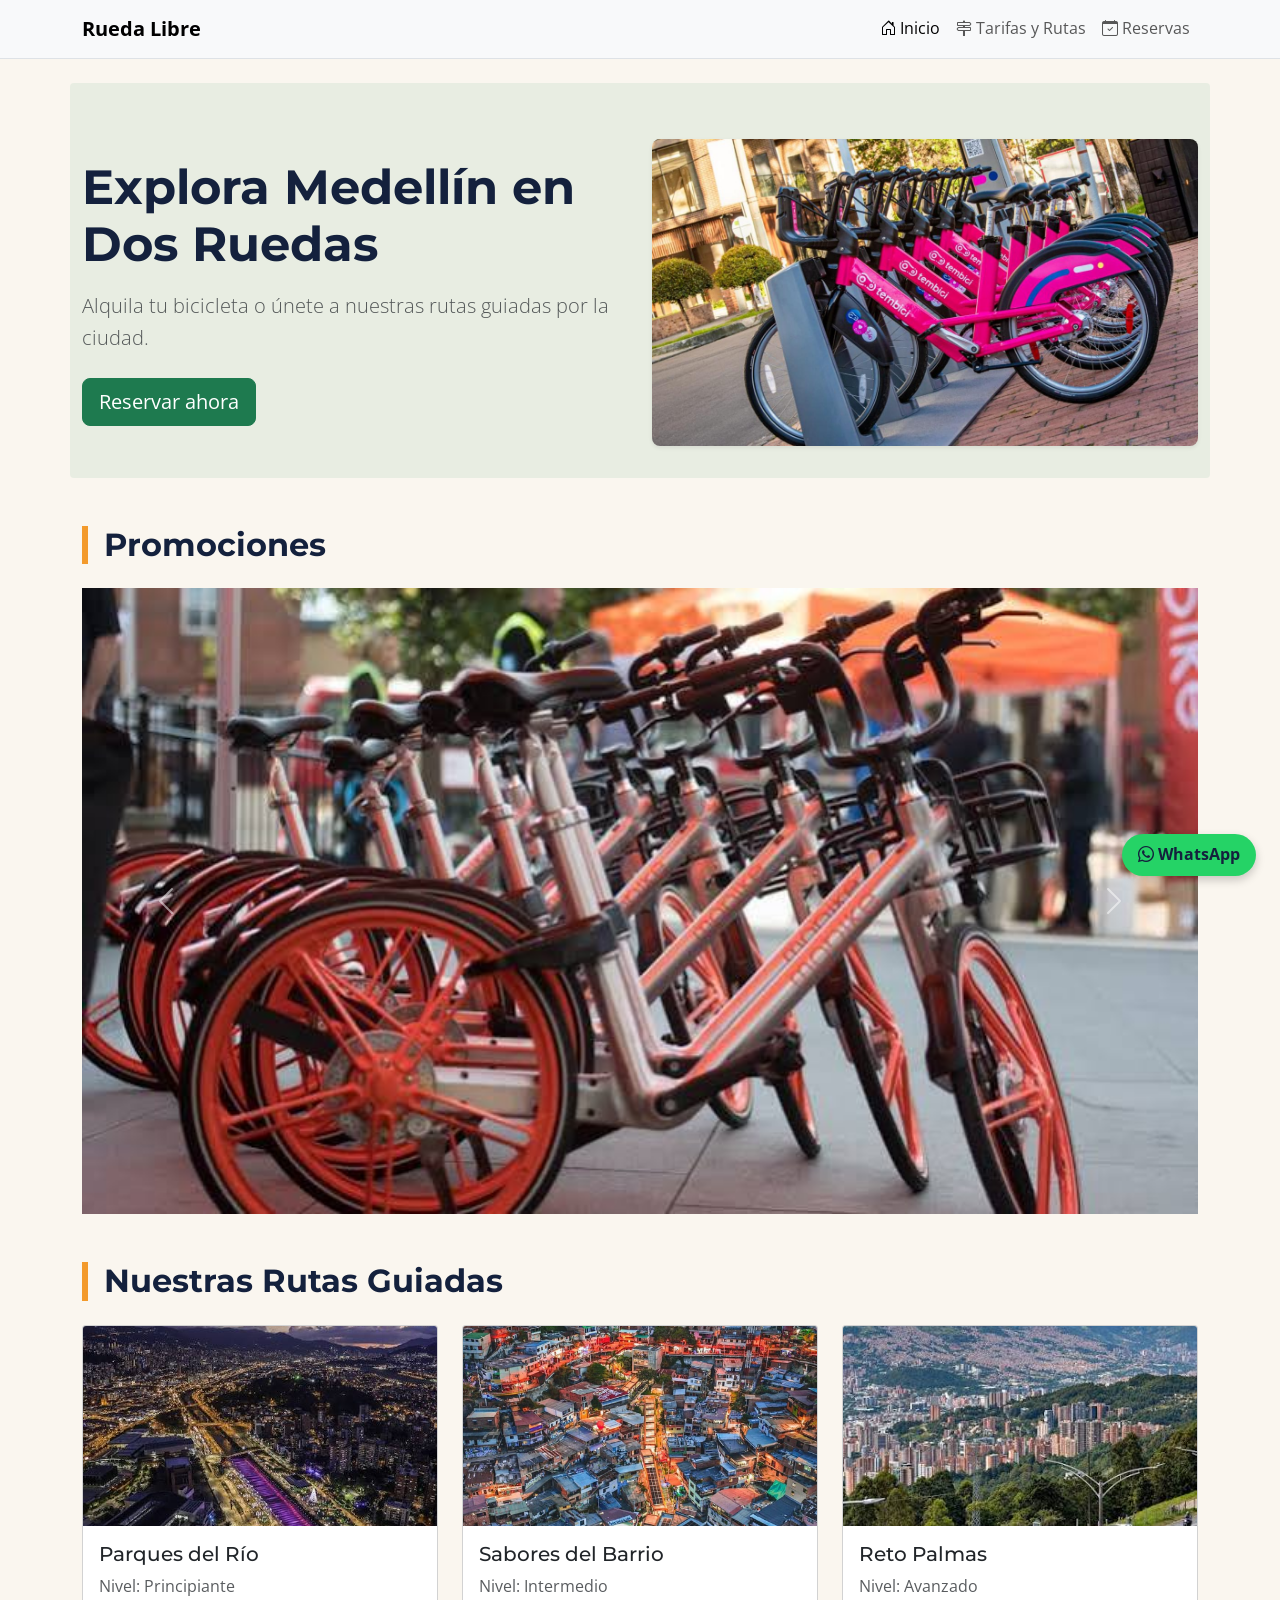
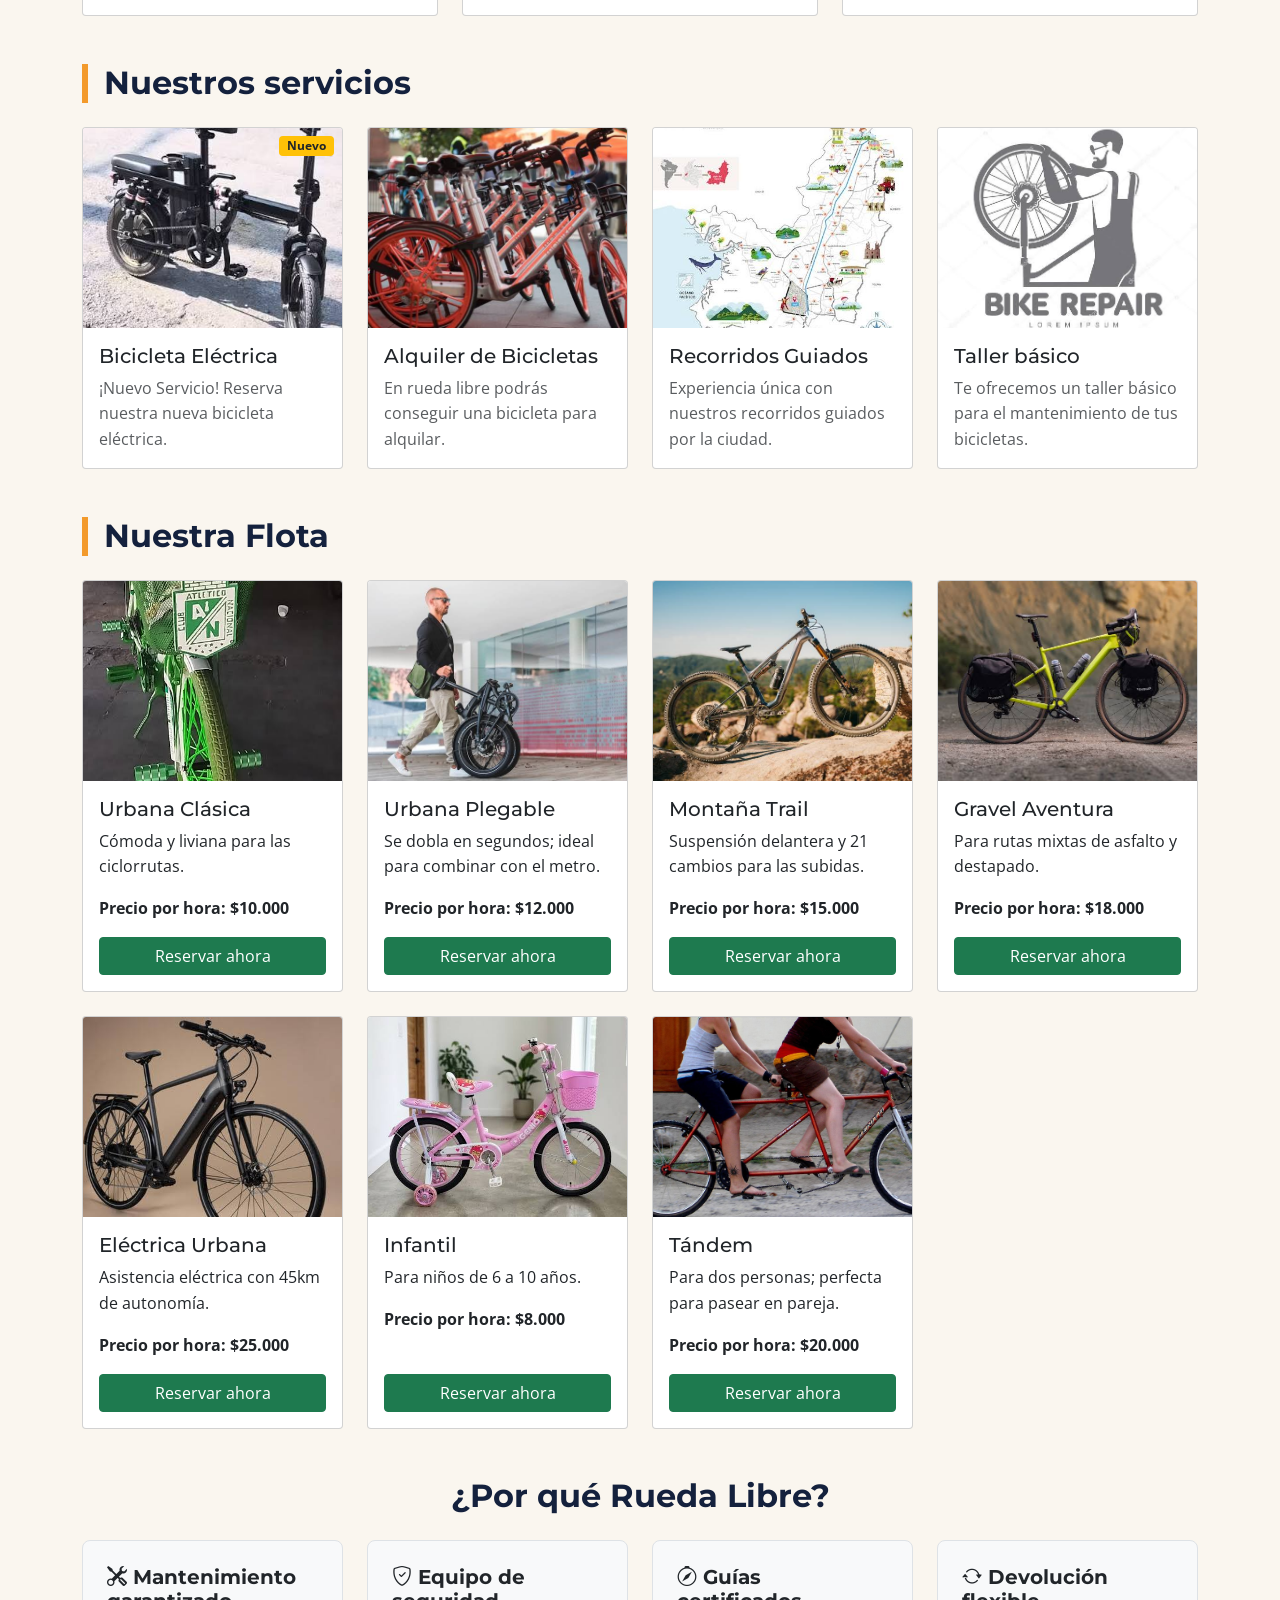
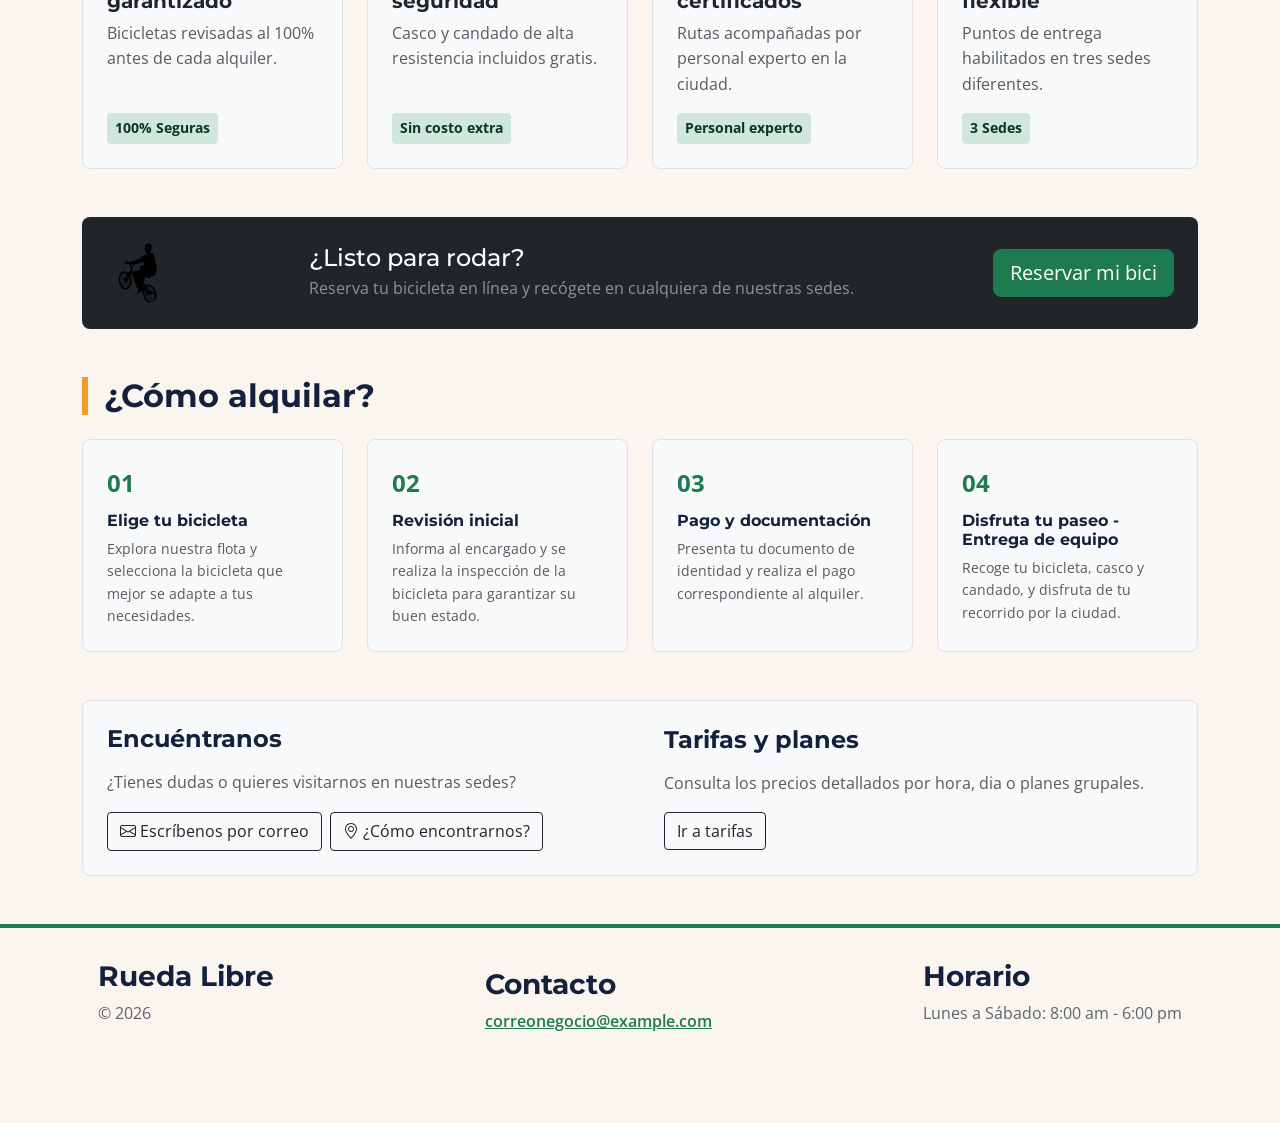
==== commit 12d2cbeb: "Rueda Libre V2.0 Lanzamiento 2.0" ====
--- a/index.html
+++ b/index.html
@@ -451,7 +451,7 @@
               </div>
               <div>
                 <span
-                  class="d-inline-block bg-success-subtle text-success fw-bold px-2 py-1 rounded small"
+                  class="d-inline-block bg-success-subtle text-success-emphasis fw-bold px-2 py-1 rounded small"
                   >100% Seguras</span
                 >
               </div>
@@ -473,7 +473,7 @@
               </div>
               <div>
                 <span
-                  class="d-inline-block bg-success-subtle text-success fw-bold px-2 py-1 rounded small"
+                  class="d-inline-block bg-success-subtle text-success-emphasis fw-bold px-2 py-1 rounded small"
                   >Sin costo extra</span
                 >
               </div>
@@ -495,7 +495,7 @@
               </div>
               <div>
                 <span
-                  class="d-inline-block bg-success-subtle text-success fw-bold px-2 py-1 rounded small"
+                  class="d-inline-block bg-success-subtle text-success-emphasis fw-bold px-2 py-1 rounded small"
                   >Personal experto</span
                 >
               </div>
@@ -517,7 +517,7 @@
               </div>
               <div>
                 <span
-                  class="d-inline-block bg-success-subtle text-success fw-bold px-2 py-1 rounded small"
+                  class="d-inline-block bg-success-subtle text-success-emphasis fw-bold px-2 py-1 rounded small"
                   >3 Sedes</span
                 >
               </div>
@@ -555,7 +555,7 @@
         <div class="row g-4">
           <article class="col-12 col-sm-6 col-lg-3">
             <div class="p-4 border rounded-3 bg-body-tertiary h-100">
-              <span class="fs-4 fw-bold text-success d-block mb-2">01</span>
+              <span class="fs-4 fw-bold text-primary d-block mb-2">01</span>
               <h3 class="h6 fw-bold mb-2">Elige tu bicicleta</h3>
               <p class="text-body-secondary small mb-0">
                 Explora nuestra flota y selecciona la bicicleta que mejor se
@@ -566,7 +566,7 @@
 
           <article class="col-12 col-sm-6 col-lg-3">
             <div class="p-4 border rounded-3 bg-body-tertiary h-100">
-              <span class="fs-4 fw-bold text-success d-block mb-2">02</span>
+              <span class="fs-4 fw-bold text-primary d-block mb-2">02</span>
               <h3 class="h6 fw-bold mb-2">Revisión inicial</h3>
               <p class="text-body-secondary small mb-0">
                 Informa al encargado y se realiza la inspección de la bicicleta
@@ -577,7 +577,7 @@
 
           <article class="col-12 col-sm-6 col-lg-3">
             <div class="p-4 border rounded-3 bg-body-tertiary h-100">
-              <span class="fs-4 fw-bold text-success d-block mb-2">03</span>
+              <span class="fs-4 fw-bold text-primary d-block mb-2">03</span>
               <h3 class="h6 fw-bold mb-2">Pago y documentación</h3>
               <p class="text-body-secondary small mb-0">
                 Presenta tu documento de identidad y realiza el pago
@@ -588,7 +588,7 @@
 
           <article class="col-12 col-sm-6 col-lg-3">
             <div class="p-4 border rounded-3 bg-body-tertiary h-100">
-              <span class="fs-4 fw-bold text-success d-block mb-2">04</span>
+              <span class="fs-4 fw-bold text-primary d-block mb-2">04</span>
               <h3 class="h6 fw-bold mb-2">
                 Disfruta tu paseo - Entrega de equipo
               </h3>
--- a/css/styles.css
+++ b/css/styles.css
@@ -28,6 +28,7 @@
   --bs-link-color: var(--verde-ruta);
   --bs-link-color-rgb: 30, 122, 79;
   --bs-border-radius: 4px;
+  --bs-form-invalid-color: #b02a37;
 }
 
 
@@ -65,7 +66,7 @@
 }
 
 a:hover {
-  color: var(--naranja-pedal);
+  color: var(--azul-noche);
   text-decoration: underline;
 }
 
@@ -155,7 +156,7 @@
   bottom: 1.5rem;
   right: 1.5rem;
   background-color: #25d366;
-  color: #ffffff;
+  color: var(--azul-noche);
   font-family: var(--fuente-cuerpo);
   font-weight: 700;
   padding: var(--espacio-sm) var(--espacio-md);
@@ -166,8 +167,8 @@
 }
 
 .boton-whatsapp:hover {
-  background-color: #128c7e;
-  color: #ffffff;
+  background-color: #46da7d;
+  color: var(--azul-noche);
 }
 
 .boton-whatsapp:focus {
